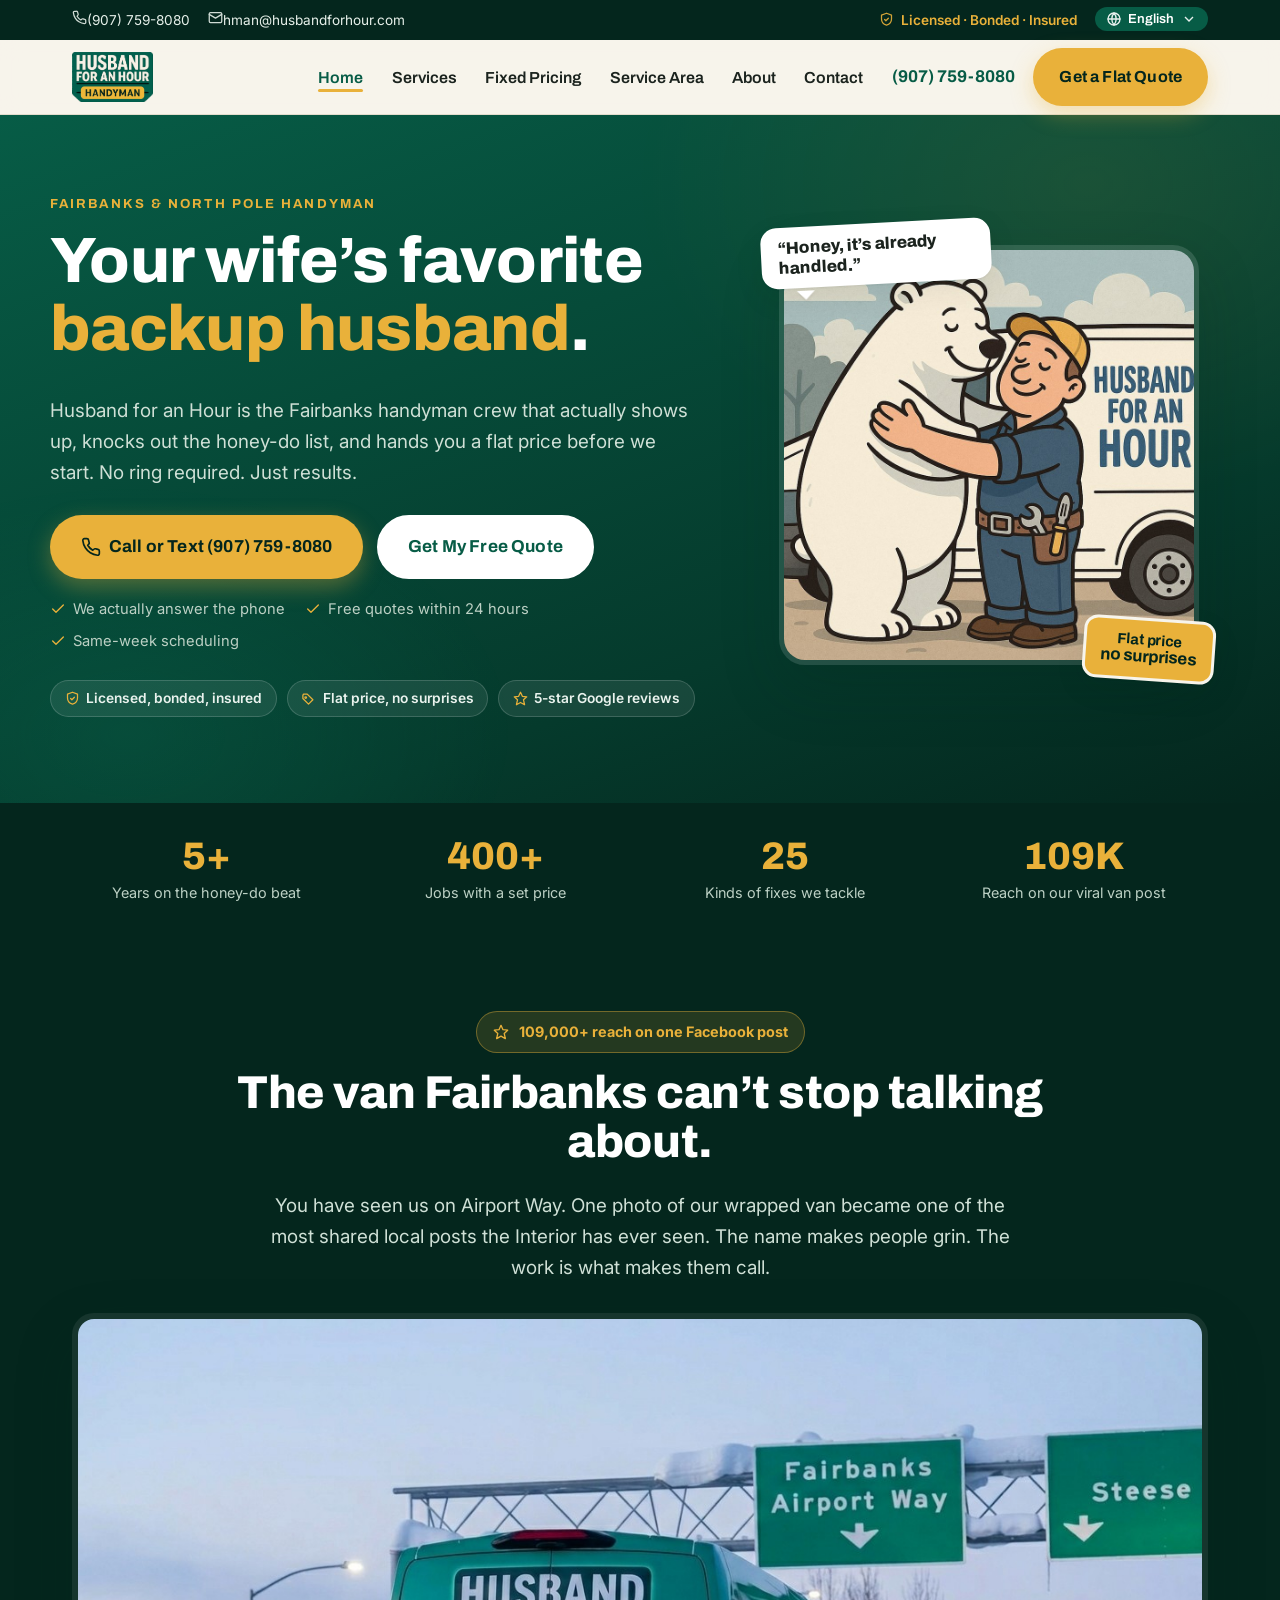
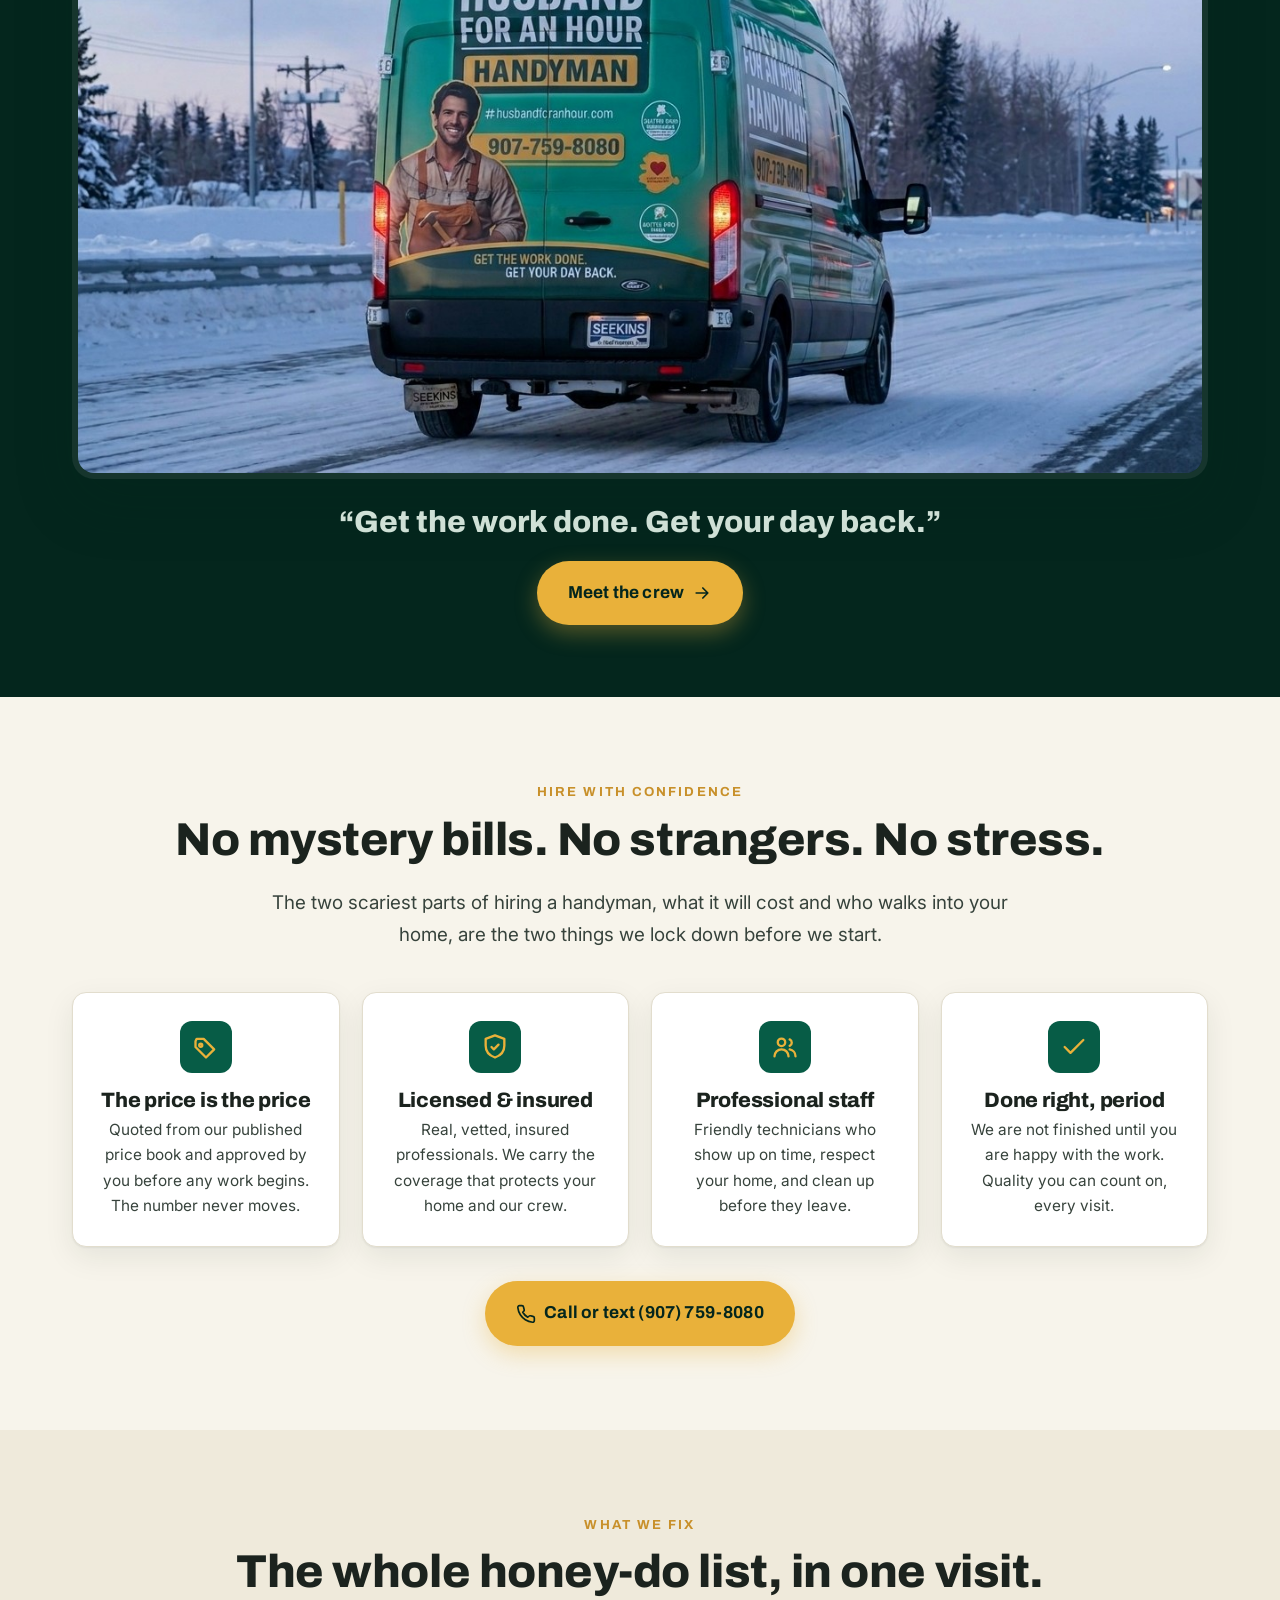
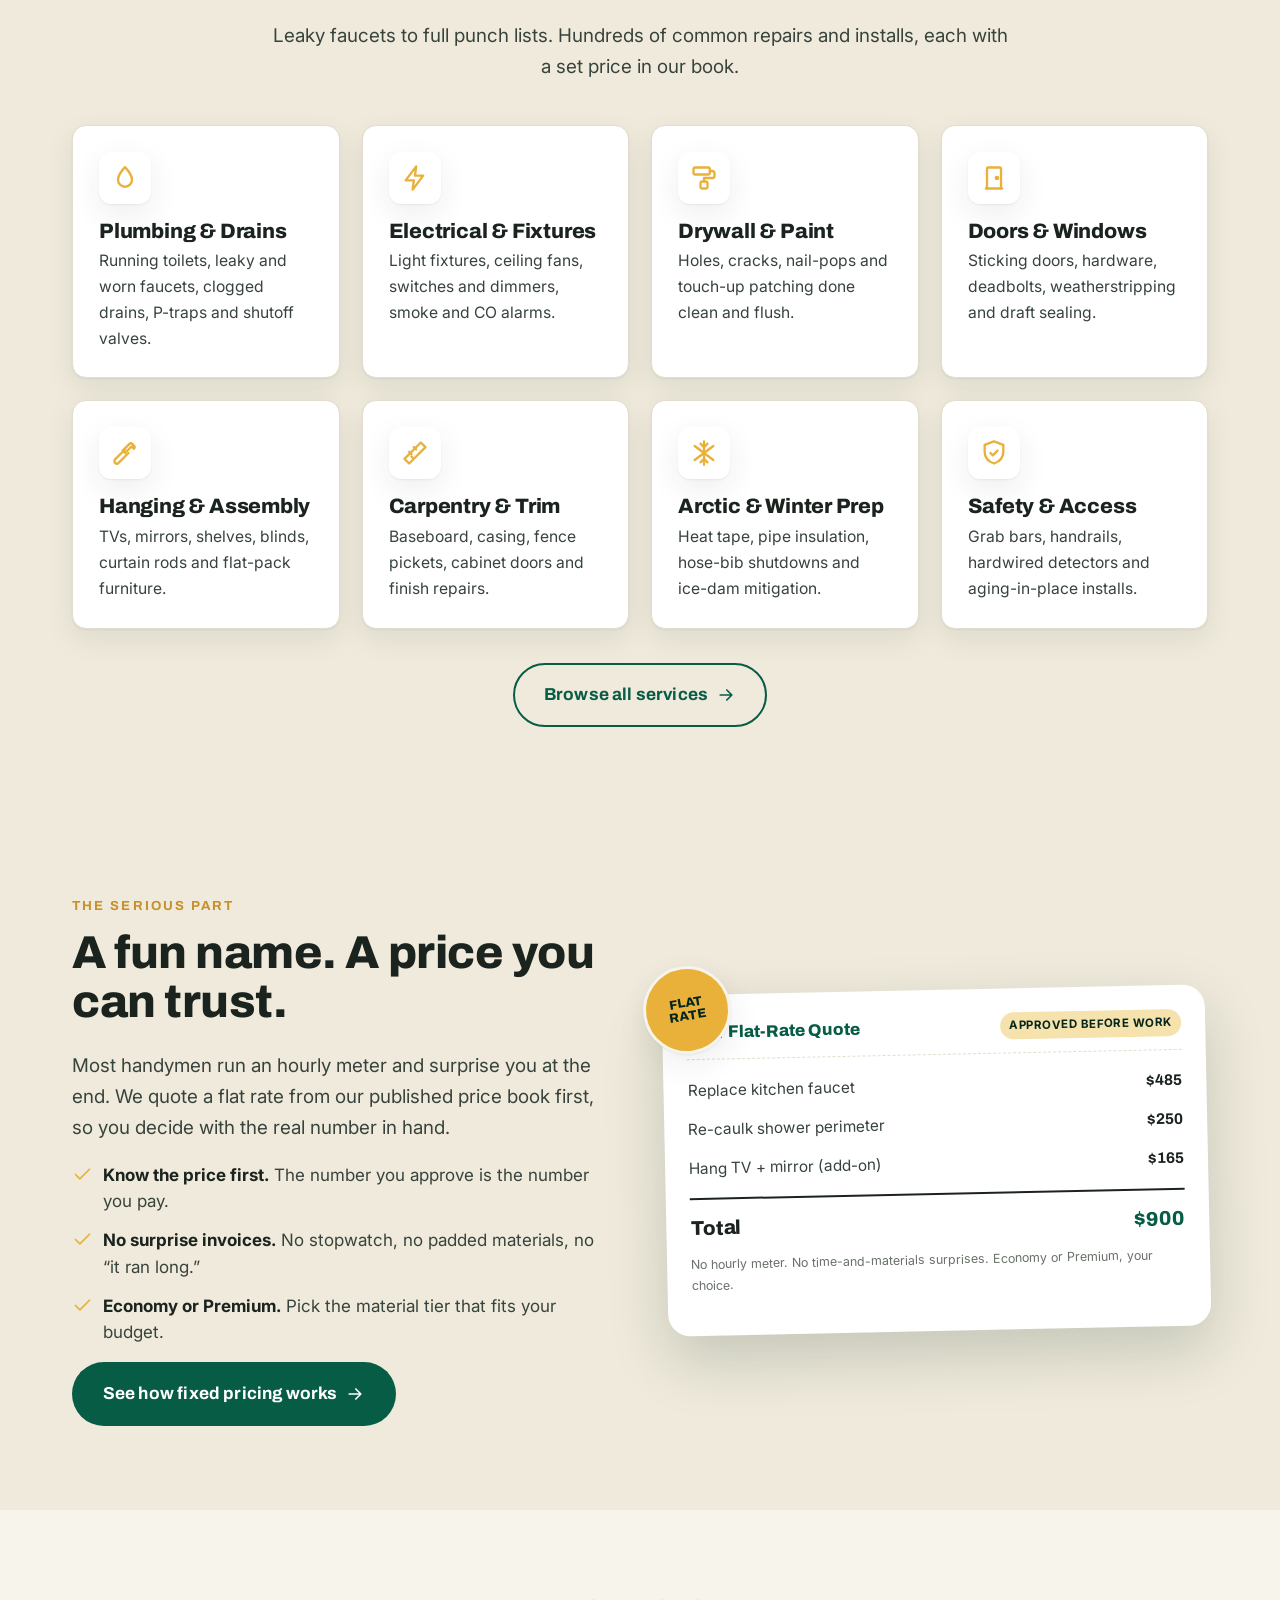
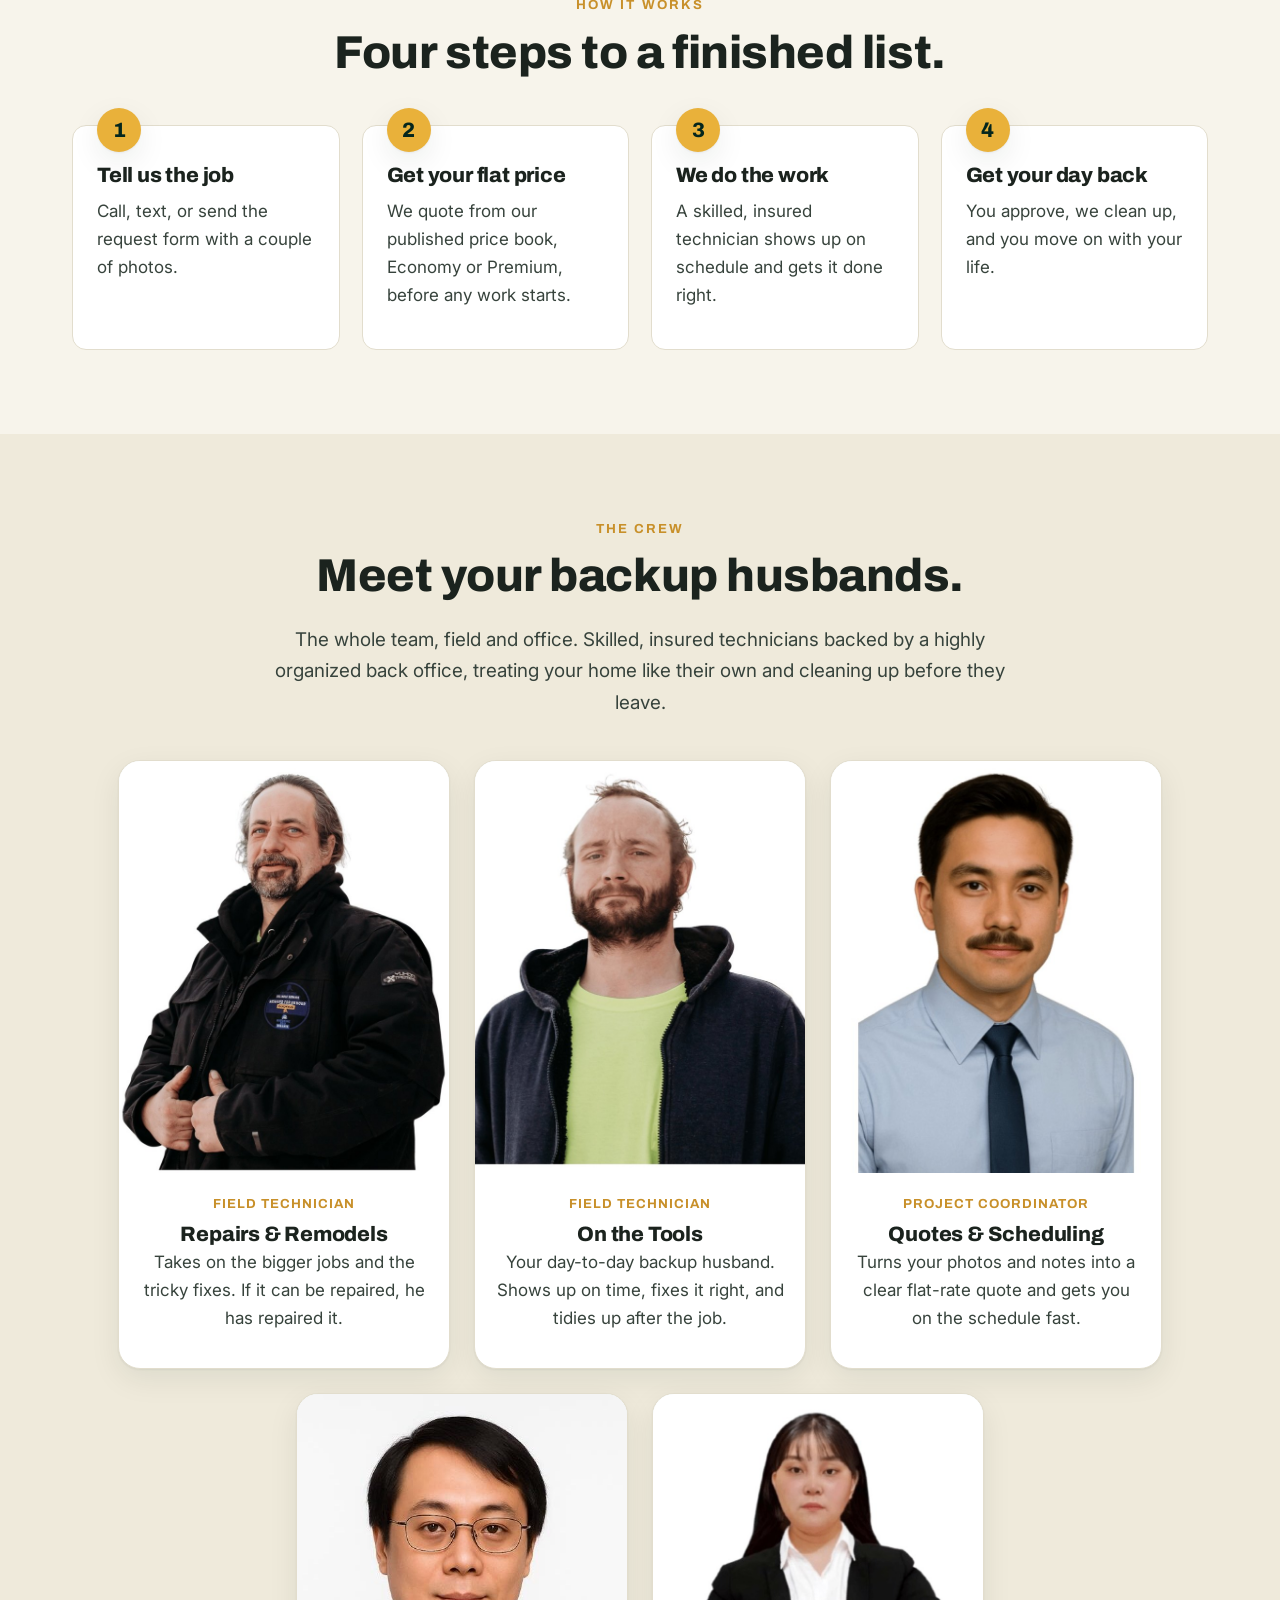
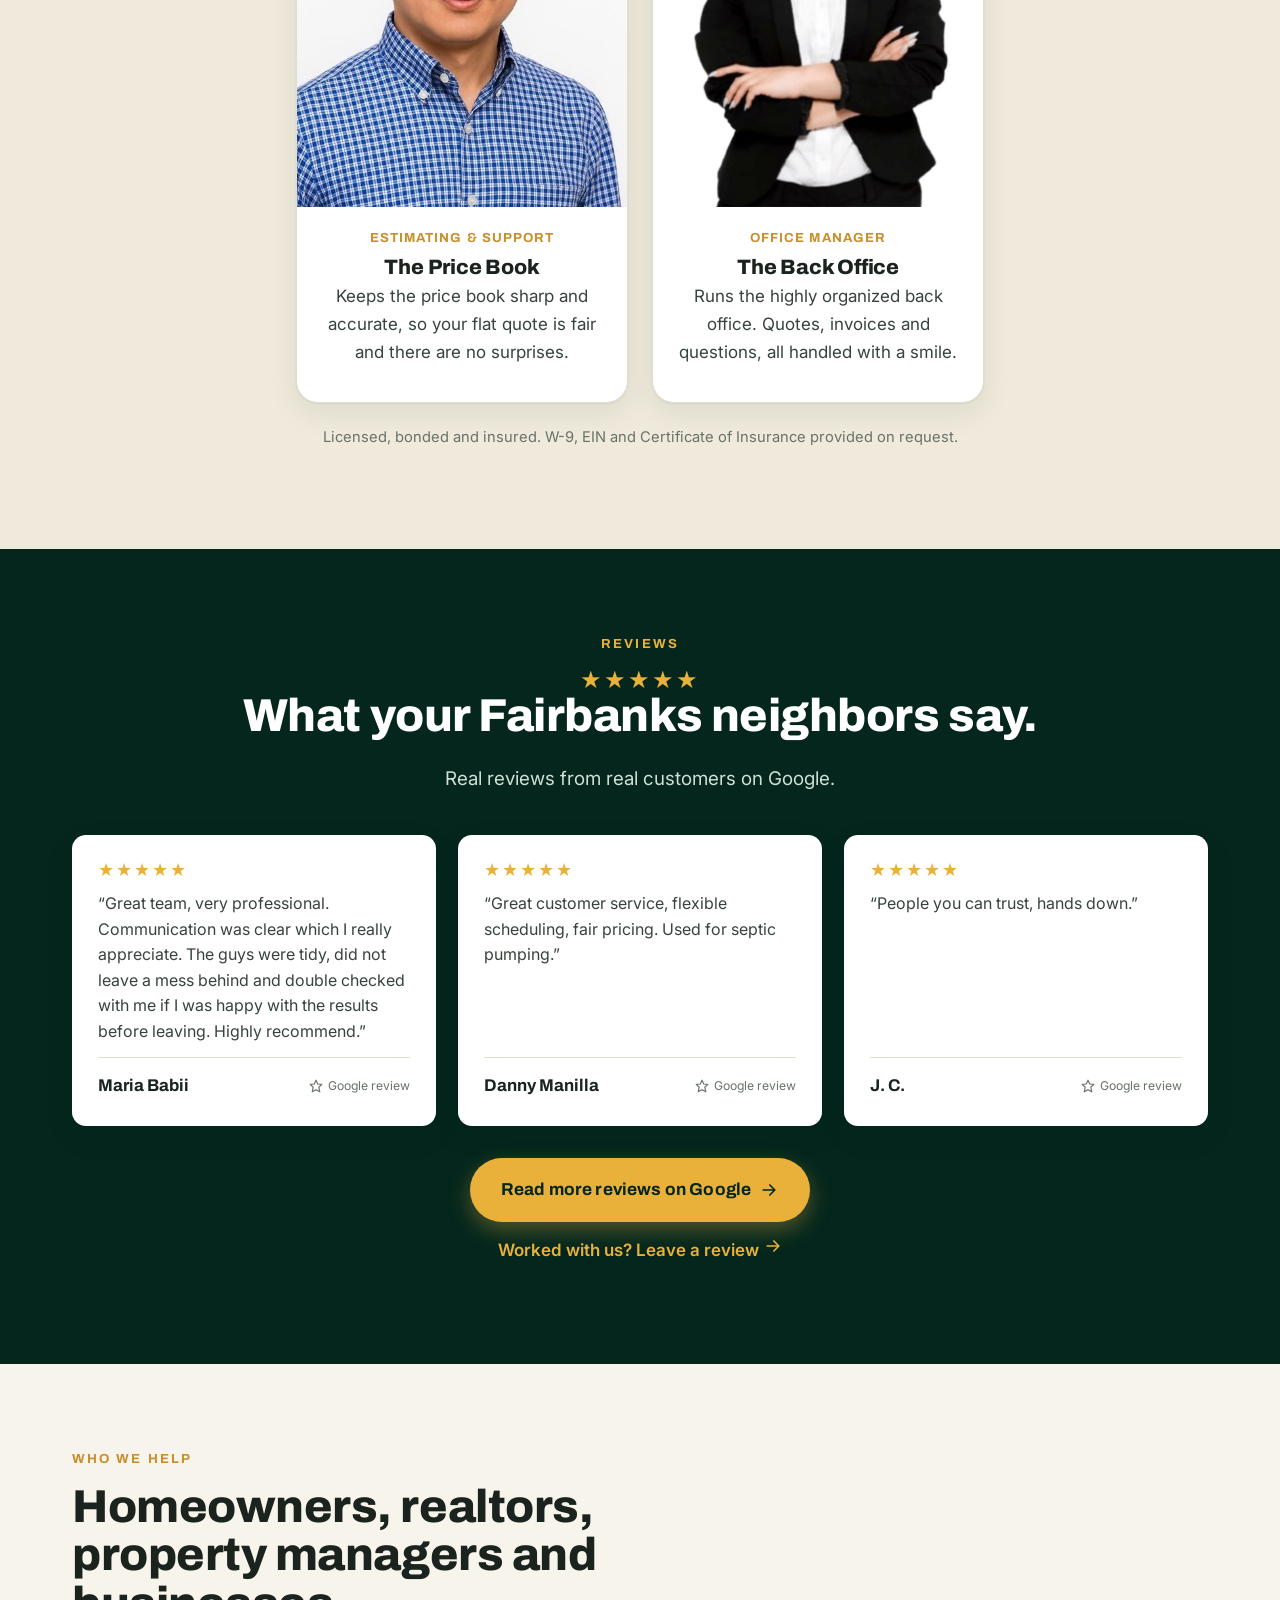
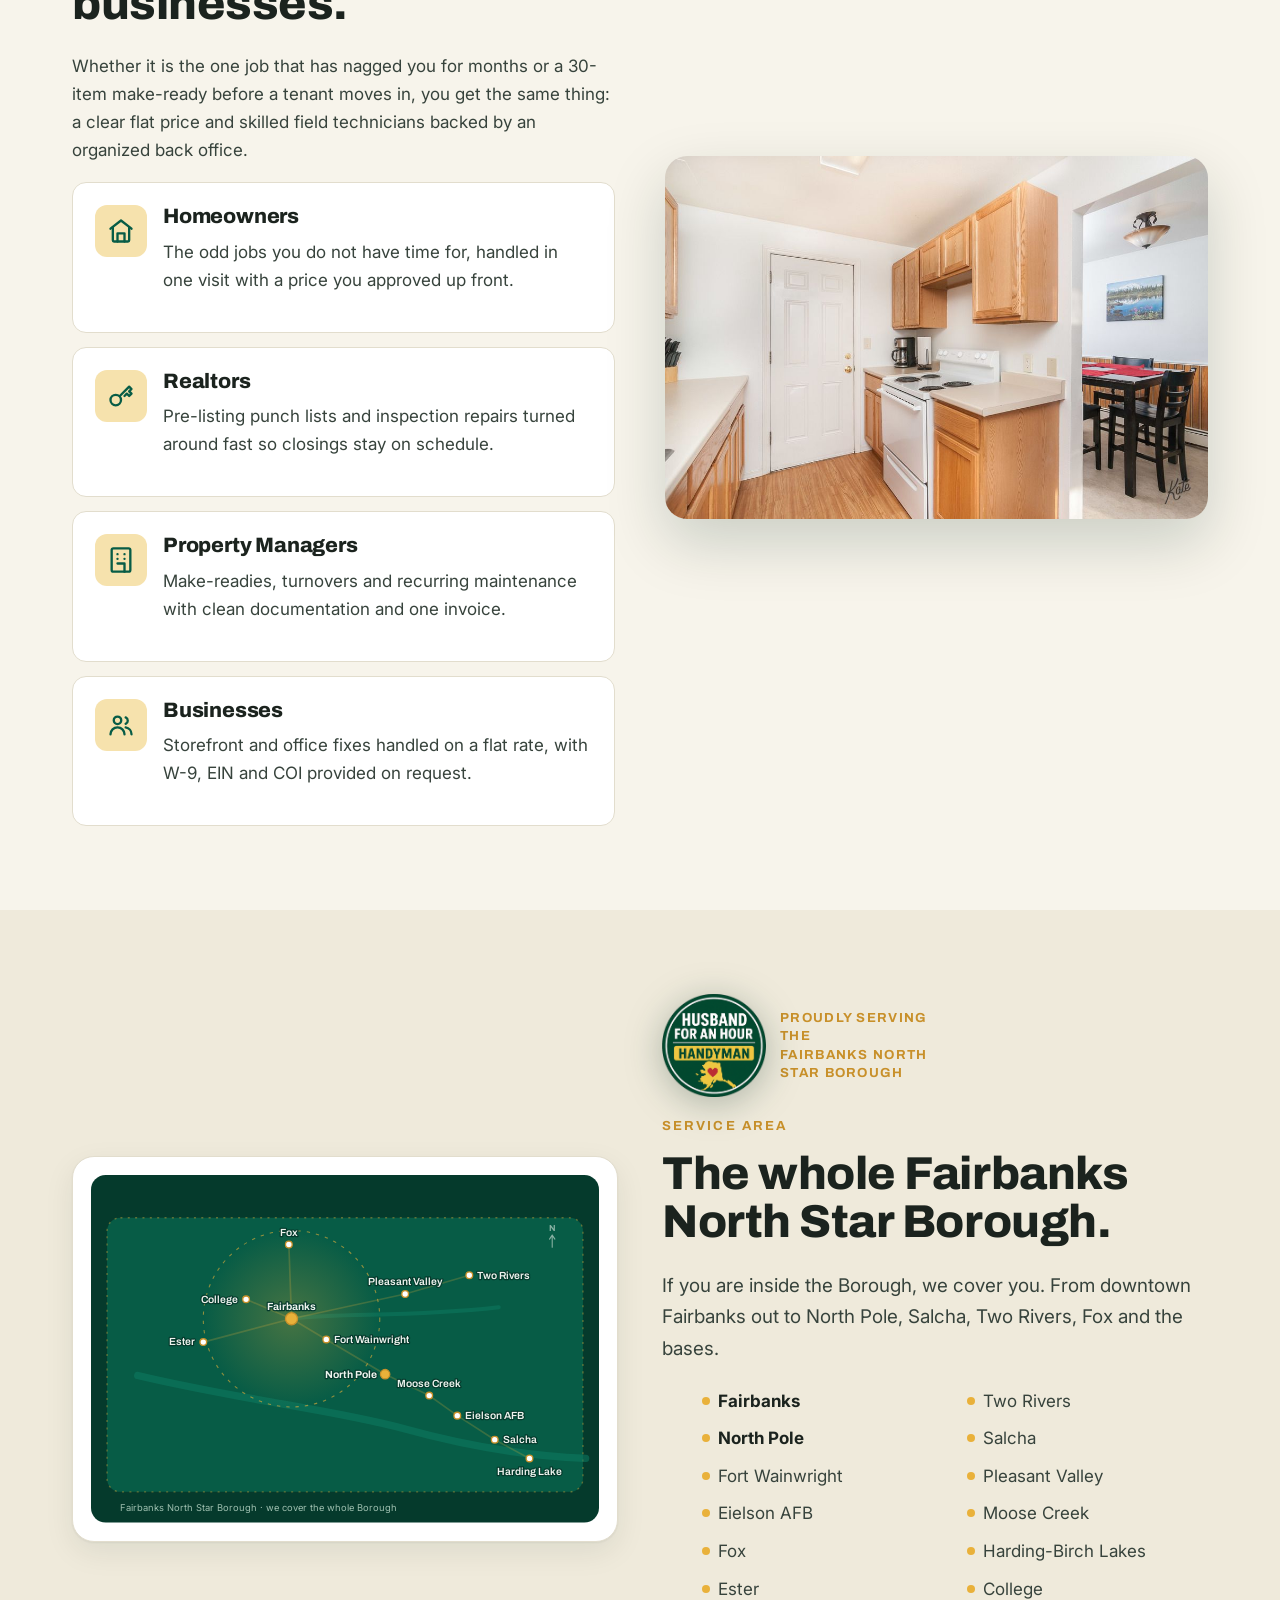
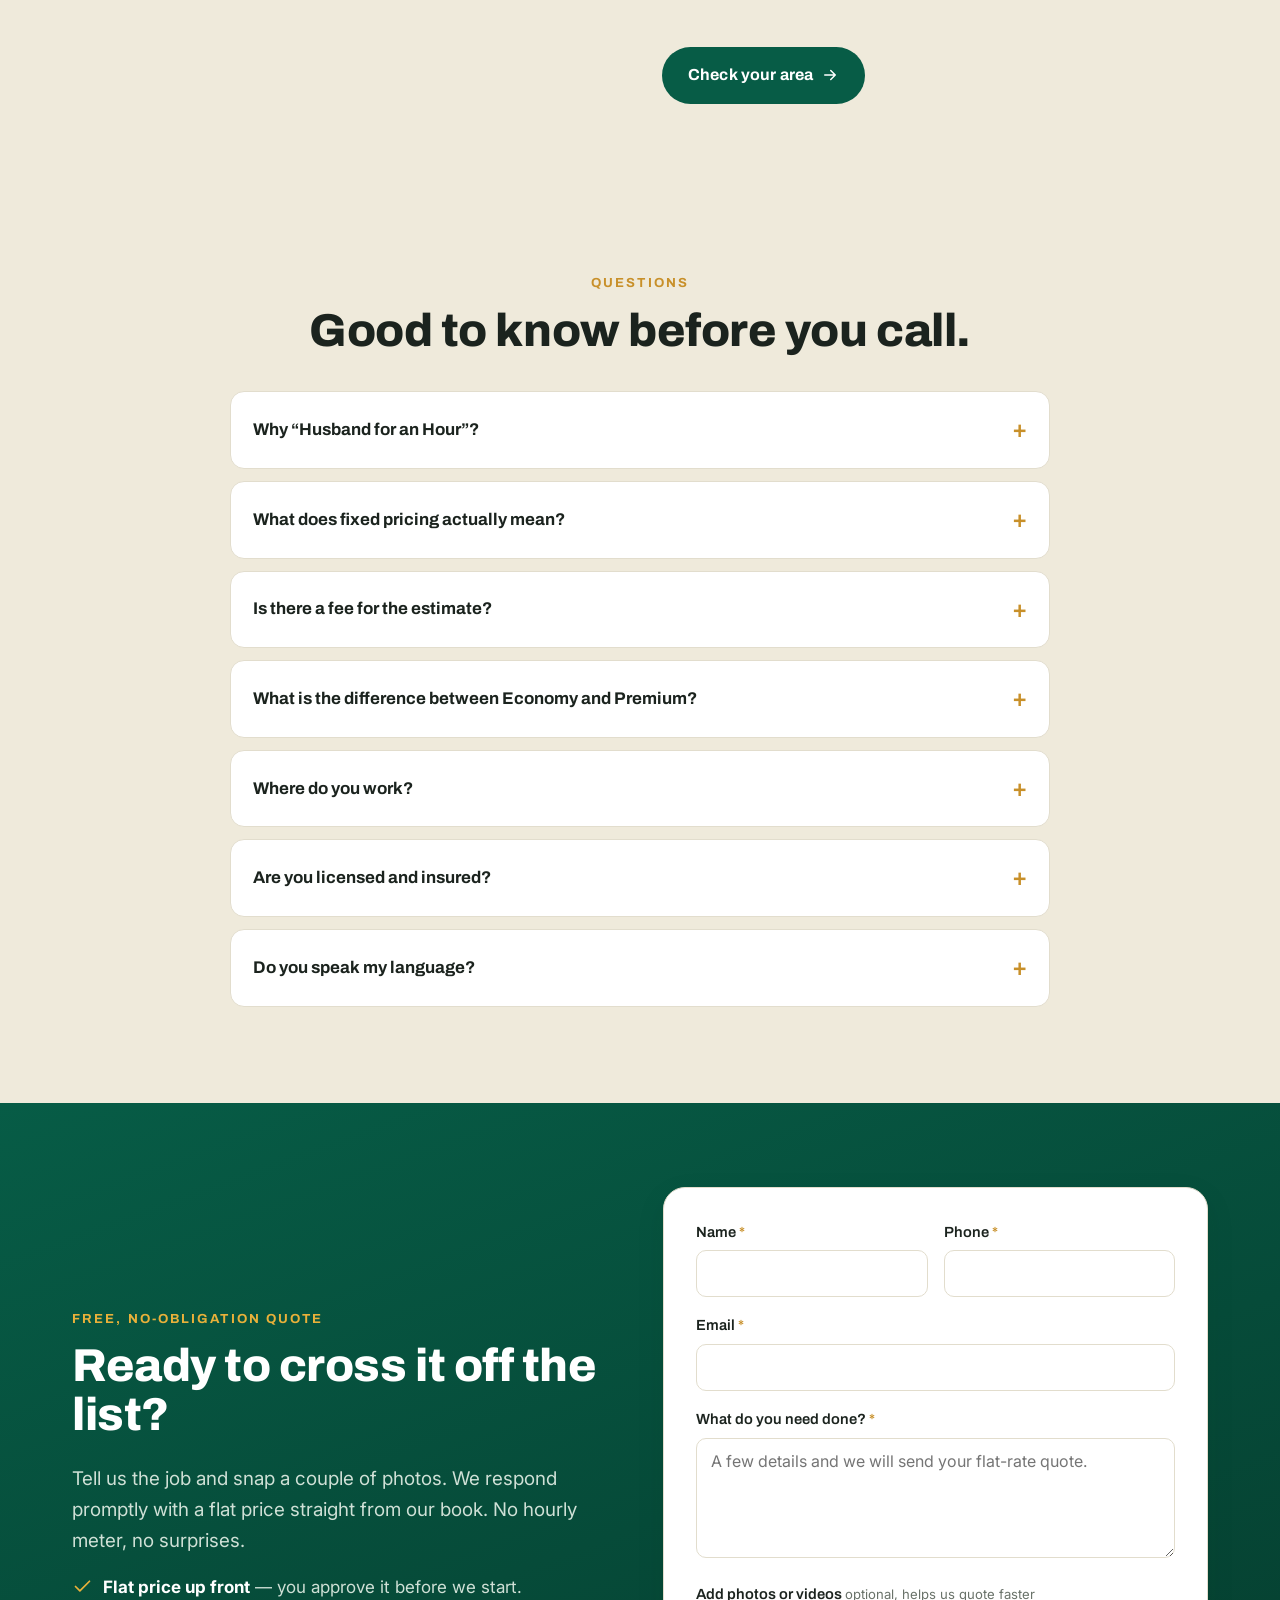
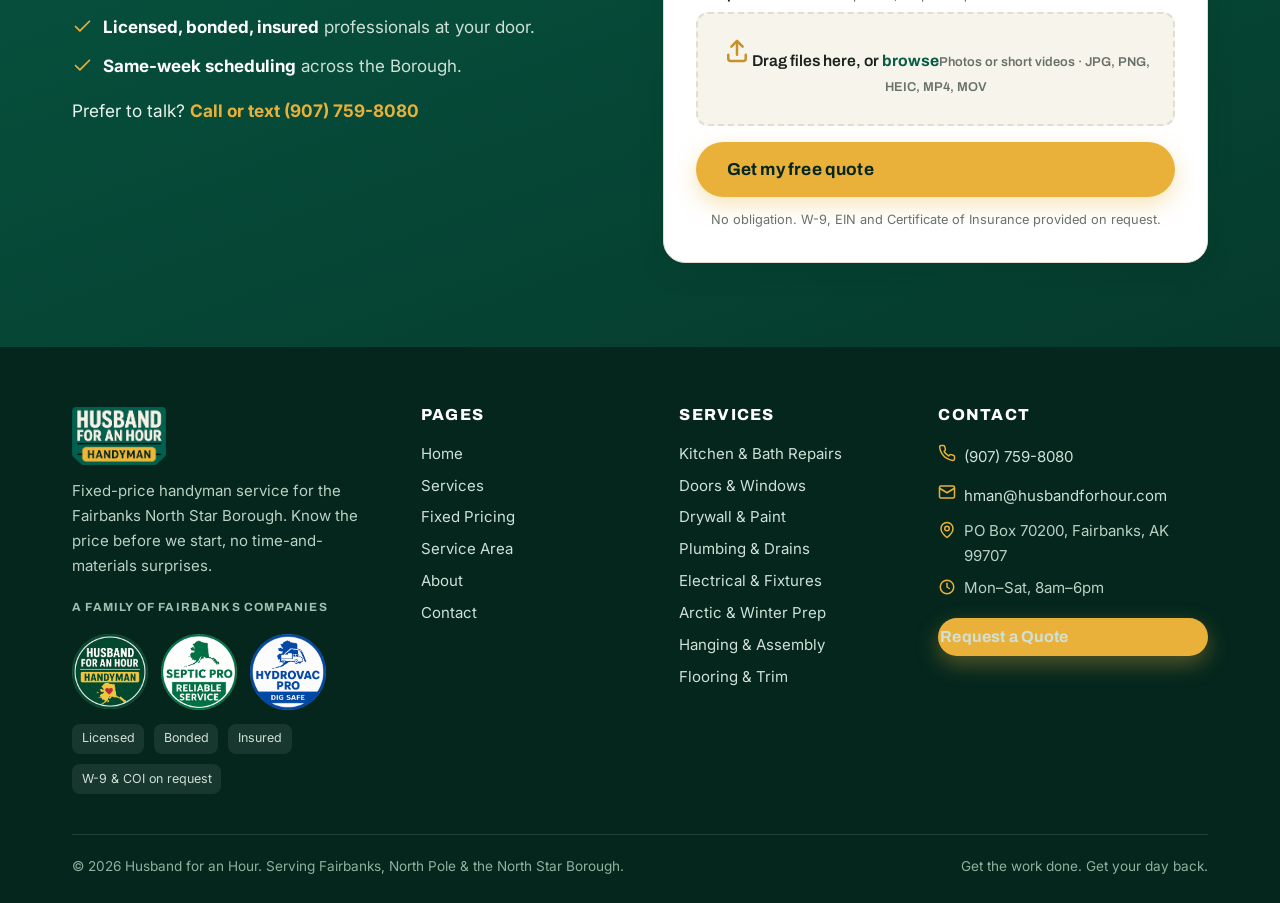
==== index.html @ 80ce7721 "Mobile refinement: fix price-table overflow/clipping and scroll jank (VER 20) - Wrap the pricing tie" ====
<!doctype html><html lang="en"><head>
<!-- Google tag (gtag.js) --><script async src="https://www.googletagmanager.com/gtag/js?id=AW-18004543811"></script><script>window.dataLayer=window.dataLayer||[];function gtag(){dataLayer.push(arguments);}gtag('js',new Date());gtag('config','AW-18004543811');</script><script>function gtag_report_conversion(url){var callback=function(){if(typeof(url)!='undefined'){window.location=url;}};gtag('event','conversion',{'send_to':'AW-18004543811/7Xt_CK-mx8gcEMOSnolD','value':1.0,'currency':'USD','event_callback':callback});return false;}</script>
<meta charset="utf-8"><meta name="viewport" content="width=device-width,initial-scale=1">
<title>Husband for an Hour | Fairbanks Handyman Service, Flat-Rate Pricing</title>
<meta name="description" content="Your wife&#39;s favorite backup husband. Husband for an Hour is a licensed, insured Fairbanks handyman service that knocks out your honey-do list with flat-rate pricing from a published price book. Call (907) 759-8080.">
<meta name="robots" content="index, follow, max-image-preview:large, max-snippet:-1, max-video-preview:-1">
<link rel="canonical" href="https://www.husbandforhour.com/">
<meta name="theme-color" content="#075c46">
<meta name="author" content="Husband for an Hour">
<link rel="preload" as="image" href="assets/img/mascot.jpg" fetchpriority="high">
<meta name="geo.region" content="US-AK"><meta name="geo.placename" content="Fairbanks, Alaska">
<meta name="geo.position" content="64.8378;-147.7164"><meta name="ICBM" content="64.8378, -147.7164">
<meta property="og:type" content="website"><meta property="og:site_name" content="Husband for an Hour">
<meta property="og:title" content="Husband for an Hour | Fairbanks Handyman Service, Flat-Rate Pricing"><meta property="og:description" content="Your wife&#39;s favorite backup husband. Husband for an Hour is a licensed, insured Fairbanks handyman service that knocks out your honey-do list with flat-rate pricing from a published price book. Call (907) 759-8080.">
<meta property="og:url" content="https://www.husbandforhour.com/"><meta property="og:image" content="https://www.husbandforhour.com/assets/img/og-image.jpg">
<meta property="og:image:width" content="1200"><meta property="og:image:height" content="630">
<meta name="twitter:card" content="summary_large_image">
<meta name="twitter:title" content="Husband for an Hour | Fairbanks Handyman Service, Flat-Rate Pricing"><meta name="twitter:description" content="Your wife&#39;s favorite backup husband. Husband for an Hour is a licensed, insured Fairbanks handyman service that knocks out your honey-do list with flat-rate pricing from a published price book. Call (907) 759-8080.">
<meta name="twitter:image" content="https://www.husbandforhour.com/assets/img/og-image.jpg">
<link rel="icon" href="assets/img/favicon.ico" sizes="any">
<link rel="icon" type="image/png" href="assets/img/favicon-32.png" sizes="32x32">
<link rel="apple-touch-icon" href="assets/img/favicon-180.png">
<link rel="preconnect" href="https://fonts.googleapis.com"><link rel="preconnect" href="https://fonts.gstatic.com" crossorigin>
<link href="https://fonts.googleapis.com/css2?family=Archivo:wght@500;600;700;800;900&family=Inter:wght@400;500;600;700&display=swap" rel="stylesheet">
<link rel="stylesheet" href="assets/styles.css?v=20">
<script type="application/ld+json">{"@context": "https://schema.org", "@type": ["HomeAndConstructionBusiness", "HandymanService", "LocalBusiness"], "@id": "https://www.husbandforhour.com/#business", "name": "Husband for an Hour", "description": "Fixed-price handyman service in Fairbanks, Alaska. Flat-rate pricing from a published price book gives homeowners, realtors and property managers certainty on cost before work begins.", "url": "https://www.husbandforhour.com/", "telephone": "+19077598080", "email": "hman@husbandforhour.com", "image": "https://www.husbandforhour.com/assets/img/og-image.jpg", "logo": "https://www.husbandforhour.com/assets/img/logo.png", "priceRange": "$$", "currenciesAccepted": "USD", "paymentAccepted": "Cash, Check, Credit Card", "address": {"@type": "PostalAddress", "postOfficeBoxNumber": "70200", "addressLocality": "Fairbanks", "addressRegion": "AK", "postalCode": "99707", "addressCountry": "US"}, "geo": {"@type": "GeoCoordinates", "latitude": 64.8378, "longitude": -147.7164}, "areaServed": [{"@type": "AdministrativeArea", "name": "Fairbanks North Star Borough"}, {"@type": "City", "name": "Fairbanks"}, {"@type": "City", "name": "North Pole"}, {"@type": "City", "name": "Fox"}, {"@type": "City", "name": "Ester"}, {"@type": "City", "name": "Two Rivers"}, {"@type": "City", "name": "Salcha"}, {"@type": "City", "name": "Eielson AFB"}, {"@type": "City", "name": "Fort Wainwright"}, {"@type": "City", "name": "Pleasant Valley"}, {"@type": "City", "name": "Moose Creek"}], "serviceArea": {"@type": "GeoCircle", "geoMidpoint": {"@type": "GeoCoordinates", "latitude": 64.8378, "longitude": -147.7164}, "geoRadius": 48000}, "openingHoursSpecification": [{"@type": "OpeningHoursSpecification", "dayOfWeek": ["Monday", "Tuesday", "Wednesday", "Thursday", "Friday", "Saturday"], "opens": "08:00", "closes": "18:00"}], "knowsLanguage": ["en", "es", "ru", "ko", "tl", "zh-CN", "vi", "de", "fr", "ja", "ar", "hi"], "slogan": "Get the work done. Get your day back.", "hasOfferCatalog": {"@type": "OfferCatalog", "name": "Flat-Rate Handyman Price Book", "itemListElement": [{"@type": "Offer", "itemOffered": {"@type": "Service", "name": "Kitchen and bath repairs"}}, {"@type": "Offer", "itemOffered": {"@type": "Service", "name": "Plumbing and drain service"}}, {"@type": "Offer", "itemOffered": {"@type": "Service", "name": "Minor electrical and fixtures"}}, {"@type": "Offer", "itemOffered": {"@type": "Service", "name": "Drywall patch and paint"}}, {"@type": "Offer", "itemOffered": {"@type": "Service", "name": "Doors, windows and weatherization"}}, {"@type": "Offer", "itemOffered": {"@type": "Service", "name": "Flooring and trim repair"}}, {"@type": "Offer", "itemOffered": {"@type": "Service", "name": "Hanging and furniture assembly"}}, {"@type": "Offer", "itemOffered": {"@type": "Service", "name": "Arctic and winter weatherization"}}, {"@type": "Offer", "itemOffered": {"@type": "Service", "name": "Safety and accessibility installs"}}, {"@type": "Offer", "itemOffered": {"@type": "Service", "name": "Exterior, gutters and curb appeal"}}, {"@type": "Offer", "itemOffered": {"@type": "Service", "name": "Realtor punch lists"}}, {"@type": "Offer", "itemOffered": {"@type": "Service", "name": "Rental turnovers and property maintenance"}}]}, "sameAs": ["https://www.facebook.com/husbandforhour"]}</script><script type="application/ld+json">{"@context": "https://schema.org", "@type": "WebSite", "@id": "https://www.husbandforhour.com/#website", "name": "Husband for an Hour", "url": "https://www.husbandforhour.com/", "inLanguage": "en-US", "publisher": {"@id": "https://www.husbandforhour.com/#business"}}</script><script type="application/ld+json">{"@context": "https://schema.org", "@type": "WebPage", "@id": "https://www.husbandforhour.com/#webpage", "url": "https://www.husbandforhour.com/", "name": "Husband for an Hour | Fairbanks Handyman, Flat-Rate Pricing", "isPartOf": {"@id": "https://www.husbandforhour.com/#website"}, "about": {"@id": "https://www.husbandforhour.com/#business"}, "inLanguage": "en-US", "speakable": {"@type": "SpeakableSpecification", "cssSelector": ["h1", ".lead", ".q .a"]}}</script><script type="application/ld+json">{"@context": "https://schema.org", "@type": "FAQPage", "mainEntity": [{"@type": "Question", "name": "Why &ldquo;Husband for an Hour&rdquo;?", "acceptedAnswer": {"@type": "Answer", "text": "Because somebody has to fix the honey-do list, and it does not have to be you. The name is a wink. The work is the real deal: licensed, insured technicians who show up and get it done."}}, {"@type": "Question", "name": "What does fixed pricing actually mean?", "acceptedAnswer": {"@type": "Answer", "text": "Every common job has a set flat rate in our price book. We quote that number before we start, so you are never surprised by an hourly meter or an open-ended time-and-materials invoice."}}, {"@type": "Question", "name": "Is there a fee for the estimate?", "acceptedAnswer": {"@type": "Answer", "text": "A standard onsite diagnosis is $200, and it is discounted when you have more than one price-book service done on the same visit. Many quotes can also be given remotely from a few photos at no charge."}}, {"@type": "Question", "name": "What is the difference between Economy and Premium?", "acceptedAnswer": {"@type": "Answer", "text": "Same skilled labor either way. Economy uses solid standard-grade materials; Premium uses higher-end parts and finishes. You choose the tier that fits your budget."}}, {"@type": "Question", "name": "Where do you work?", "acceptedAnswer": {"@type": "Answer", "text": "Across the Fairbanks North Star Borough: Fairbanks, North Pole, Fox, Ester, Two Rivers, Salcha, Eielson AFB, Fort Wainwright and the surrounding communities."}}, {"@type": "Question", "name": "Are you licensed and insured?", "acceptedAnswer": {"@type": "Answer", "text": "Yes. We are licensed, bonded and insured, and we provide a W-9, EIN and Certificate of Insurance on request."}}, {"@type": "Question", "name": "Do you speak my language?", "acceptedAnswer": {"@type": "Answer", "text": "Our site translates into more than 80 languages. Use the globe menu at the top of the page to read everything in the language you are most comfortable with."}}]}</script><script type="application/ld+json">{"@context": "https://schema.org", "@type": "LocalBusiness", "@id": "https://www.husbandforhour.com/#business", "aggregateRating": {"@type": "AggregateRating", "ratingValue": "5", "reviewCount": "3", "bestRating": "5"}, "review": [{"@type": "Review", "author": {"@type": "Person", "name": "Maria Babii"}, "reviewRating": {"@type": "Rating", "ratingValue": "5", "bestRating": "5"}, "reviewBody": "Great team, very professional. Communication was clear which I really appreciate. The guys were tidy, did not leave a mess behind and double checked with me if I was happy with the results before leaving. Highly recommend."}, {"@type": "Review", "author": {"@type": "Person", "name": "Danny Manilla"}, "reviewRating": {"@type": "Rating", "ratingValue": "5", "bestRating": "5"}, "reviewBody": "Great customer service, flexible scheduling, fair pricing."}, {"@type": "Review", "author": {"@type": "Person", "name": "J. C."}, "reviewRating": {"@type": "Rating", "ratingValue": "5", "bestRating": "5"}, "reviewBody": "People you can trust, hands down."}]}</script>
</head><body><div class="util"><div class="wrap">
  <span class="u-item"><a href="tel:+19077598080" onclick="return gtag_report_conversion('tel:+19077598080');"><svg width="20" height="20" viewBox="0 0 24 24" fill="none" stroke="currentColor" stroke-width="2" stroke-linecap="round" stroke-linejoin="round"><path d="M22 16.9v3a2 2 0 0 1-2.2 2 19.8 19.8 0 0 1-8.6-3 19.5 19.5 0 0 1-6-6 19.8 19.8 0 0 1-3-8.6A2 2 0 0 1 4.1 2h3a2 2 0 0 1 2 1.7c.1 1 .4 1.9.7 2.8a2 2 0 0 1-.5 2.1L8.1 9.9a16 16 0 0 0 6 6l1.3-1.2a2 2 0 0 1 2.1-.5c.9.3 1.8.6 2.8.7a2 2 0 0 1 1.7 2z"/></svg>(907) 759-8080</a></span>
  <span class="u-item hide-sm"><a href="mailto:hman@husbandforhour.com"><svg width="20" height="20" viewBox="0 0 24 24" fill="none" stroke="currentColor" stroke-width="2" stroke-linecap="round" stroke-linejoin="round"><rect x="2" y="4" width="20" height="16" rx="2"/><path d="m22 7-10 6L2 7"/></svg>hman@husbandforhour.com</a></span>
  <span class="u-spacer"></span>
  <span class="u-item hide-sm u-badge"><svg width="20" height="20" viewBox="0 0 24 24" fill="none" stroke="currentColor" stroke-width="2" stroke-linecap="round" stroke-linejoin="round"><path d="M12 2 4 5v6c0 5 3.4 8.5 8 10 4.6-1.5 8-5 8-10V5z"/><path d="m9 12 2 2 4-4"/></svg>Licensed &middot; Bonded &middot; Insured</span>
  <span class="u-item notranslate" translate="no"><div class="lang"><button class="lang-btn" aria-label="Choose language"><svg width="20" height="20" viewBox="0 0 24 24" fill="none" stroke="currentColor" stroke-width="2" stroke-linecap="round" stroke-linejoin="round"><circle cx="12" cy="12" r="9"/><path d="M3 12h18M12 3a14 14 0 0 1 0 18 14 14 0 0 1 0-18z"/></svg><span class="lang-label">English</span><svg viewBox="0 0 24 24" width="14" height="14" fill="none" stroke="currentColor" stroke-width="2"><path d="m6 9 6 6 6-6"/></svg></button><div class="lang-panel"><input class="lang-search" type="text" placeholder="Search 80+ languages..." translate="no"><ul class="lang-list"></ul><div class="lang-credit">Translation by Google</div></div></div></span>
</div></div>
<header class="nav"><div class="wrap nav-inner">
  <a class="brand notranslate" href="index.html" translate="no" aria-label="Husband for an Hour home">
    <img src="assets/img/logo.png" alt="Husband for an Hour handyman logo" loading="eager" fetchpriority="high" width="860" height="531" decoding="async"></a>
  <nav><ul class="nav-links"><li><a href="index.html" class="active">Home</a></li><li><a href="services.html" class="">Services</a></li><li><a href="pricing.html" class="">Fixed Pricing</a></li><li><a href="service-area.html" class="">Service Area</a></li><li><a href="about.html" class="">About</a></li><li><a href="contact.html" class="">Contact</a></li></ul></nav>
  <a class="nav-phone" href="tel:+19077598080" onclick="return gtag_report_conversion('tel:+19077598080');">(907) 759-8080</a>
  <div class="nav-cta"><a class="btn btn-gold" href="contact.html">Get a Flat Quote</a></div>
  <button class="hamburger" aria-label="Menu"><svg width="20" height="20" viewBox="0 0 24 24" fill="none" stroke="currentColor" stroke-width="2" stroke-linecap="round" stroke-linejoin="round"><path d="M4 7h16M4 12h16M4 17h16"/></svg></button>
</div></header>
<section class="hero"><div class="wrap hero-grid">
  <div class="reveal">
    <p class="eyebrow" style="color:var(--gold)">Fairbanks &amp; North Pole Handyman</p>
    <h1>Your wife&rsquo;s favorite <span class="hl">backup husband</span>.</h1>
    <p class="lead">Husband for an Hour is the Fairbanks handyman crew that actually shows up, knocks out the honey-do list, and hands you a flat price before we start. No ring required. Just results.</p>
    <div class="hero-cta">
      <a class="btn btn-gold btn-lg" href="tel:+19077598080" onclick="return gtag_report_conversion('tel:+19077598080');"><svg width="20" height="20" viewBox="0 0 24 24" fill="none" stroke="currentColor" stroke-width="2" stroke-linecap="round" stroke-linejoin="round"><path d="M22 16.9v3a2 2 0 0 1-2.2 2 19.8 19.8 0 0 1-8.6-3 19.5 19.5 0 0 1-6-6 19.8 19.8 0 0 1-3-8.6A2 2 0 0 1 4.1 2h3a2 2 0 0 1 2 1.7c.1 1 .4 1.9.7 2.8a2 2 0 0 1-.5 2.1L8.1 9.9a16 16 0 0 0 6 6l1.3-1.2a2 2 0 0 1 2.1-.5c.9.3 1.8.6 2.8.7a2 2 0 0 1 1.7 2z"/></svg>Call or Text (907) 759-8080</a>
      <a class="btn btn-light btn-lg" href="contact.html">Get My Free Quote</a>
    </div>
    <div class="hero-trust">
      <span><svg width="20" height="20" viewBox="0 0 24 24" fill="none" stroke="currentColor" stroke-width="2" stroke-linecap="round" stroke-linejoin="round"><path d="M20 6 9 17l-5-5"/></svg>We actually answer the phone</span>
      <span><svg width="20" height="20" viewBox="0 0 24 24" fill="none" stroke="currentColor" stroke-width="2" stroke-linecap="round" stroke-linejoin="round"><path d="M20 6 9 17l-5-5"/></svg>Free quotes within 24 hours</span>
      <span><svg width="20" height="20" viewBox="0 0 24 24" fill="none" stroke="currentColor" stroke-width="2" stroke-linecap="round" stroke-linejoin="round"><path d="M20 6 9 17l-5-5"/></svg>Same-week scheduling</span>
    </div>
    <div class="hero-chips">
      <span class="chip"><svg width="20" height="20" viewBox="0 0 24 24" fill="none" stroke="currentColor" stroke-width="2" stroke-linecap="round" stroke-linejoin="round"><path d="M12 2 4 5v6c0 5 3.4 8.5 8 10 4.6-1.5 8-5 8-10V5z"/><path d="m9 12 2 2 4-4"/></svg>Licensed, bonded, insured</span>
      <span class="chip"><svg width="20" height="20" viewBox="0 0 24 24" fill="none" stroke="currentColor" stroke-width="2" stroke-linecap="round" stroke-linejoin="round"><path d="M3 7v5l9 9 7-7-9-9H4z" /><circle cx="7.5" cy="10.5" r="1.3"/></svg>Flat price, no surprises</span>
      <span class="chip"><svg width="20" height="20" viewBox="0 0 24 24" fill="none" stroke="currentColor" stroke-width="2" stroke-linecap="round" stroke-linejoin="round"><path d="m12 2 3 6.5 7 .8-5.2 4.8L18.5 22 12 18.3 5.5 22l1.7-7.9L2 9.3l7-.8z"/></svg>5-star Google reviews</span>
    </div>
  </div>
  <div class="hero-visual reveal">
    <div class="hero-figure">
      <img src="assets/img/mascot.jpg" alt="Husband for an Hour mascot, a polar bear hugging a friendly Fairbanks handyman by the van" loading="eager" fetchpriority="high" width="900" height="900" decoding="async">
      <div class="speech">&ldquo;Honey, it&rsquo;s already handled.&rdquo;</div>
      <div class="price-tag">Flat price<b>no surprises</b></div>
    </div>
  </div>
</div></section>

<section class="stats"><div class="wrap">
  <div class="stat reveal"><div class="num" data-count="5" data-suffix="+">0</div><div class="lbl">Years on the honey-do beat</div></div>
  <div class="stat reveal"><div class="num" data-count="400" data-suffix="+">0</div><div class="lbl">Jobs with a set price</div></div>
  <div class="stat reveal"><div class="num" data-count="25">0</div><div class="lbl">Kinds of fixes we tackle</div></div>
  <div class="stat reveal"><div class="num" data-count="109" data-suffix="K">0</div><div class="lbl">Reach on our viral van post</div></div>
</div></section>

<section class="vanband"><div class="wrap">
  <div class="vanband-head reveal">
    <span class="fbstat"><svg width="20" height="20" viewBox="0 0 24 24" fill="none" stroke="currentColor" stroke-width="2" stroke-linecap="round" stroke-linejoin="round"><path d="m12 2 3 6.5 7 .8-5.2 4.8L18.5 22 12 18.3 5.5 22l1.7-7.9L2 9.3l7-.8z"/></svg>109,000+ reach on one Facebook post</span>
    <h2>The van Fairbanks can&rsquo;t stop talking about.</h2>
    <p class="lead" style="margin-left:auto;margin-right:auto">You have seen us on Airport Way. One photo of our wrapped van became one of the most shared local posts the Interior has ever seen. The name makes people grin. The work is what makes them call.</p>
  </div>
  <div class="vanband-photo reveal"><img src="assets/img/van-fairbanks.jpg" alt="Husband for an Hour wrapped service van on Airport Way in Fairbanks, Alaska, near the Fairbanks Airport Way and Steese Highway signs" width="1264" height="848" decoding="async" loading="lazy"></div>
  <div class="vanband-foot reveal">
    <p class="tagline-lg">&ldquo;Get the work done. Get your day back.&rdquo;</p>
    <a class="btn btn-gold btn-lg" href="#team">Meet the crew <svg width="20" height="20" viewBox="0 0 24 24" fill="none" stroke="currentColor" stroke-width="2" stroke-linecap="round" stroke-linejoin="round"><path d="M5 12h14M13 6l6 6-6 6"/></svg></a>
  </div>
</div></section>

<section class="sec"><div class="wrap">
  <div class="center reveal"><p class="eyebrow">Hire with confidence</p>
    <h2>No mystery bills. No strangers. No stress.</h2>
    <p class="lead center">The two scariest parts of hiring a handyman, what it will cost and who walks into your home, are the two things we lock down before we start.</p></div>
  <div class="grid g-4" style="margin-top:42px">
    <div class="promise-card reveal"><div class="icon"><svg width="20" height="20" viewBox="0 0 24 24" fill="none" stroke="currentColor" stroke-width="2" stroke-linecap="round" stroke-linejoin="round"><path d="M3 7v5l9 9 7-7-9-9H4z" /><circle cx="7.5" cy="10.5" r="1.3"/></svg></div><h3>The price is the price</h3><p>Quoted from our published price book and approved by you before any work begins. The number never moves.</p></div>
    <div class="promise-card reveal"><div class="icon"><svg width="20" height="20" viewBox="0 0 24 24" fill="none" stroke="currentColor" stroke-width="2" stroke-linecap="round" stroke-linejoin="round"><path d="M12 2 4 5v6c0 5 3.4 8.5 8 10 4.6-1.5 8-5 8-10V5z"/><path d="m9 12 2 2 4-4"/></svg></div><h3>Licensed &amp; insured</h3><p>Real, vetted, insured professionals. We carry the coverage that protects your home and our crew.</p></div>
    <div class="promise-card reveal"><div class="icon"><svg width="20" height="20" viewBox="0 0 24 24" fill="none" stroke="currentColor" stroke-width="2" stroke-linecap="round" stroke-linejoin="round"><circle cx="9" cy="8" r="3.2"/><path d="M3 20a6 6 0 0 1 12 0"/><path d="M16 5.5a3 3 0 0 1 0 5.5M21 20a6 6 0 0 0-5-5.9"/></svg></div><h3>Professional staff</h3><p>Friendly technicians who show up on time, respect your home, and clean up before they leave.</p></div>
    <div class="promise-card reveal"><div class="icon"><svg width="20" height="20" viewBox="0 0 24 24" fill="none" stroke="currentColor" stroke-width="2" stroke-linecap="round" stroke-linejoin="round"><path d="M20 6 9 17l-5-5"/></svg></div><h3>Done right, period</h3><p>We are not finished until you are happy with the work. Quality you can count on, every visit.</p></div>
  </div>
  <div class="center" style="margin-top:34px"><a class="btn btn-gold btn-lg" href="tel:+19077598080" onclick="return gtag_report_conversion('tel:+19077598080');"><svg width="20" height="20" viewBox="0 0 24 24" fill="none" stroke="currentColor" stroke-width="2" stroke-linecap="round" stroke-linejoin="round"><path d="M22 16.9v3a2 2 0 0 1-2.2 2 19.8 19.8 0 0 1-8.6-3 19.5 19.5 0 0 1-6-6 19.8 19.8 0 0 1-3-8.6A2 2 0 0 1 4.1 2h3a2 2 0 0 1 2 1.7c.1 1 .4 1.9.7 2.8a2 2 0 0 1-.5 2.1L8.1 9.9a16 16 0 0 0 6 6l1.3-1.2a2 2 0 0 1 2.1-.5c.9.3 1.8.6 2.8.7a2 2 0 0 1 1.7 2z"/></svg>Call or text (907) 759-8080</a></div>
</div></section>

<section class="sec value"><div class="wrap">
  <div class="center reveal" id="services-top"><p class="eyebrow">What we fix</p><h2>The whole honey-do list, in one visit.</h2>
  <p class="lead center">Leaky faucets to full punch lists. Hundreds of common repairs and installs, each with a set price in our book.</p></div>
  <div class="grid g-4" style="margin-top:42px"><div class="card reveal"><div class="icon"><svg width="20" height="20" viewBox="0 0 24 24" fill="none" stroke="currentColor" stroke-width="2" stroke-linecap="round" stroke-linejoin="round"><path d="M12 2.7C12 2.7 6 9 6 13.5a6 6 0 0 0 12 0C18 9 12 2.7 12 2.7z"/></svg></div><h3>Plumbing &amp; Drains</h3><p>Running toilets, leaky and worn faucets, clogged drains, P-traps and shutoff valves.</p></div><div class="card reveal"><div class="icon"><svg width="20" height="20" viewBox="0 0 24 24" fill="none" stroke="currentColor" stroke-width="2" stroke-linecap="round" stroke-linejoin="round"><path d="M13 2 4 14h7l-1 8 9-12h-7z"/></svg></div><h3>Electrical &amp; Fixtures</h3><p>Light fixtures, ceiling fans, switches and dimmers, smoke and CO alarms.</p></div><div class="card reveal"><div class="icon"><svg width="20" height="20" viewBox="0 0 24 24" fill="none" stroke="currentColor" stroke-width="2" stroke-linecap="round" stroke-linejoin="round"><rect x="3" y="3" width="14" height="6" rx="1.5"/><path d="M17 6h2a2 2 0 0 1 2 2v2a2 2 0 0 1-2 2h-7v3"/><rect x="9" y="15" width="6" height="6" rx="1.5"/></svg></div><h3>Drywall &amp; Paint</h3><p>Holes, cracks, nail-pops and touch-up patching done clean and flush.</p></div><div class="card reveal"><div class="icon"><svg width="20" height="20" viewBox="0 0 24 24" fill="none" stroke="currentColor" stroke-width="2" stroke-linecap="round" stroke-linejoin="round"><path d="M5 21h14"/><path d="M6 21V4a1 1 0 0 1 1-1h10a1 1 0 0 1 1 1v17"/><circle cx="14.5" cy="12" r="1"/></svg></div><h3>Doors &amp; Windows</h3><p>Sticking doors, hardware, deadbolts, weatherstripping and draft sealing.</p></div><div class="card reveal"><div class="icon"><svg width="20" height="20" viewBox="0 0 24 24" fill="none" stroke="currentColor" stroke-width="2" stroke-linecap="round" stroke-linejoin="round"><path d="m15 12-8.5 8.5a2.1 2.1 0 0 1-3-3L12 9"/><path d="M17.6 6.4 12 12l-2-2 5.6-5.6a2 2 0 0 1 2.8 0l1.2 1.2a2 2 0 0 1 0 2.8z"/></svg></div><h3>Hanging &amp; Assembly</h3><p>TVs, mirrors, shelves, blinds, curtain rods and flat-pack furniture.</p></div><div class="card reveal"><div class="icon"><svg width="20" height="20" viewBox="0 0 24 24" fill="none" stroke="currentColor" stroke-width="2" stroke-linecap="round" stroke-linejoin="round"><path d="M3 17 17 3l4 4L7 21z"/><path d="M7 11l2 2M11 7l2 2M9 15l1 1"/></svg></div><h3>Carpentry &amp; Trim</h3><p>Baseboard, casing, fence pickets, cabinet doors and finish repairs.</p></div><div class="card reveal"><div class="icon"><svg width="20" height="20" viewBox="0 0 24 24" fill="none" stroke="currentColor" stroke-width="2" stroke-linecap="round" stroke-linejoin="round"><path d="M12 2v20M4 6l16 12M20 6 4 18"/><path d="m9 4 3 3 3-3M9 20l3-3 3 3"/></svg></div><h3>Arctic &amp; Winter Prep</h3><p>Heat tape, pipe insulation, hose-bib shutdowns and ice-dam mitigation.</p></div><div class="card reveal"><div class="icon"><svg width="20" height="20" viewBox="0 0 24 24" fill="none" stroke="currentColor" stroke-width="2" stroke-linecap="round" stroke-linejoin="round"><path d="M12 2 4 5v6c0 5 3.4 8.5 8 10 4.6-1.5 8-5 8-10V5z"/><path d="m9 12 2 2 4-4"/></svg></div><h3>Safety &amp; Access</h3><p>Grab bars, handrails, hardwired detectors and aging-in-place installs.</p></div></div>
  <div class="center" style="margin-top:34px"><a class="btn btn-ghost btn-lg" href="services.html">Browse all services <svg width="20" height="20" viewBox="0 0 24 24" fill="none" stroke="currentColor" stroke-width="2" stroke-linecap="round" stroke-linejoin="round"><path d="M5 12h14M13 6l6 6-6 6"/></svg></a></div>
</div></section>

<section class="sec value"><div class="wrap">
  <div class="split">
    <div class="reveal"><p class="eyebrow">The serious part</p><h2>A fun name. A price you can trust.</h2>
    <p class="lead">Most handymen run an hourly meter and surprise you at the end. We quote a flat rate from our published price book first, so you decide with the real number in hand.</p>
    <ul class="checks">
      <li><svg width="20" height="20" viewBox="0 0 24 24" fill="none" stroke="currentColor" stroke-width="2" stroke-linecap="round" stroke-linejoin="round"><path d="M20 6 9 17l-5-5"/></svg><span><b>Know the price first.</b> The number you approve is the number you pay.</span></li>
      <li><svg width="20" height="20" viewBox="0 0 24 24" fill="none" stroke="currentColor" stroke-width="2" stroke-linecap="round" stroke-linejoin="round"><path d="M20 6 9 17l-5-5"/></svg><span><b>No surprise invoices.</b> No stopwatch, no padded materials, no &ldquo;it ran long.&rdquo;</span></li>
      <li><svg width="20" height="20" viewBox="0 0 24 24" fill="none" stroke="currentColor" stroke-width="2" stroke-linecap="round" stroke-linejoin="round"><path d="M20 6 9 17l-5-5"/></svg><span><b>Economy or Premium.</b> Pick the material tier that fits your budget.</span></li>
    </ul>
    <a class="btn btn-green btn-lg" style="margin-top:16px" href="pricing.html">See how fixed pricing works <svg width="20" height="20" viewBox="0 0 24 24" fill="none" stroke="currentColor" stroke-width="2" stroke-linecap="round" stroke-linejoin="round"><path d="M5 12h14M13 6l6 6-6 6"/></svg></a></div>
    <div class="quote-wrap reveal" style="margin:0 auto">
      <div class="quote-card">
        <div class="qc-top"><span class="qc-tag">Your Flat-Rate Quote</span><span class="qc-badge">Approved before work</span></div>
        <div class="qc-row"><span>Replace kitchen faucet</span><span class="price">$485</span></div>
        <div class="qc-row"><span>Re-caulk shower perimeter</span><span class="price">$250</span></div>
        <div class="qc-row"><span>Hang TV + mirror (add-on)</span><span class="price">$165</span></div>
        <div class="qc-total"><span>Total</span><span class="price">$900</span></div>
        <p class="qc-note">No hourly meter. No time-and-materials surprises. Economy or Premium, your choice.</p>
      </div>
      <div class="qc-stamp">FLAT<br>RATE</div>
    </div>
  </div>
</div></section>

<section class="sec"><div class="wrap">
  <div class="center reveal"><p class="eyebrow">How it works</p><h2>Four steps to a finished list.</h2></div>
  <div class="steps" style="margin-top:48px"><div class="step reveal"><h3>Tell us the job</h3><p>Call, text, or send the request form with a couple of photos.</p></div><div class="step reveal"><h3>Get your flat price</h3><p>We quote from our published price book, Economy or Premium, before any work starts.</p></div><div class="step reveal"><h3>We do the work</h3><p>A skilled, insured technician shows up on schedule and gets it done right.</p></div><div class="step reveal"><h3>Get your day back</h3><p>You approve, we clean up, and you move on with your life.</p></div></div>
</div></section>

<section class="sec value" id="team"><div class="wrap">
  <div class="center reveal"><p class="eyebrow">The crew</p><h2>Meet your backup husbands.</h2>
  <p class="lead center">The whole team, field and office. Skilled, insured technicians backed by a highly organized back office, treating your home like their own and cleaning up before they leave.</p></div>
  <div class="team-grid" style="margin-top:42px">
    <div class="team-card reveal"><div class="team-photo"><img src="assets/img/team-1.jpg" alt="Husband for an Hour field technician in Fairbanks" loading="lazy" width="720" height="878" decoding="async"></div>
      <div class="team-body"><div class="role">Field Technician</div><h3>Repairs &amp; Remodels</h3><p>Takes on the bigger jobs and the tricky fixes. If it can be repaired, he has repaired it.</p></div></div>
    <div class="team-card reveal"><div class="team-photo"><img src="assets/img/team-2.jpg" alt="Husband for an Hour field technician in Fairbanks" loading="lazy" width="720" height="845" decoding="async"></div>
      <div class="team-body"><div class="role">Field Technician</div><h3>On the Tools</h3><p>Your day-to-day backup husband. Shows up on time, fixes it right, and tidies up after the job.</p></div></div>
    <div class="team-card reveal"><div class="team-photo"><img src="assets/img/team-3.jpg" alt="Husband for an Hour project coordinator" loading="lazy" width="720" height="845" decoding="async"></div>
      <div class="team-body"><div class="role">Project Coordinator</div><h3>Quotes &amp; Scheduling</h3><p>Turns your photos and notes into a clear flat-rate quote and gets you on the schedule fast.</p></div></div>
    <div class="team-card reveal"><div class="team-photo"><img src="assets/img/team-4.jpg" alt="Husband for an Hour estimator" loading="lazy" width="533" height="627" decoding="async"></div>
      <div class="team-body"><div class="role">Estimating &amp; Support</div><h3>The Price Book</h3><p>Keeps the price book sharp and accurate, so your flat quote is fair and there are no surprises.</p></div></div>
    <div class="team-card reveal"><div class="team-photo"><img src="assets/img/team-5.jpg" alt="Husband for an Hour office manager" loading="lazy" width="720" height="845" decoding="async"></div>
      <div class="team-body"><div class="role">Office Manager</div><h3>The Back Office</h3><p>Runs the highly organized back office. Quotes, invoices and questions, all handled with a smile.</p></div></div>
  </div>
  <p class="muted center reveal" style="margin-top:22px;font-size:.92rem">Licensed, bonded and insured. W-9, EIN and Certificate of Insurance provided on request.</p>
</div></section>

<section class="sec reviews"><div class="wrap">
  <div class="center reveal"><p class="eyebrow">Reviews</p>
    <div class="stars">&#9733;&#9733;&#9733;&#9733;&#9733;</div>
    <h2>What your Fairbanks neighbors say.</h2>
    <p class="lead center">Real reviews from real customers on Google.</p></div>
  <div class="grid g-3" style="margin-top:40px">
    <div class="review-card reveal"><div class="stars">&#9733;&#9733;&#9733;&#9733;&#9733;</div>
      <p>&ldquo;Great team, very professional. Communication was clear which I really appreciate. The guys were tidy, did not leave a mess behind and double checked with me if I was happy with the results before leaving. Highly recommend.&rdquo;</p>
      <div class="rev-by"><span class="rev-name">Maria Babii</span><span class="rev-src"><svg width="20" height="20" viewBox="0 0 24 24" fill="none" stroke="currentColor" stroke-width="2" stroke-linecap="round" stroke-linejoin="round"><path d="m12 2 3 6.5 7 .8-5.2 4.8L18.5 22 12 18.3 5.5 22l1.7-7.9L2 9.3l7-.8z"/></svg>Google review</span></div></div>
    <div class="review-card reveal"><div class="stars">&#9733;&#9733;&#9733;&#9733;&#9733;</div>
      <p>&ldquo;Great customer service, flexible scheduling, fair pricing. Used for septic pumping.&rdquo;</p>
      <div class="rev-by"><span class="rev-name">Danny Manilla</span><span class="rev-src"><svg width="20" height="20" viewBox="0 0 24 24" fill="none" stroke="currentColor" stroke-width="2" stroke-linecap="round" stroke-linejoin="round"><path d="m12 2 3 6.5 7 .8-5.2 4.8L18.5 22 12 18.3 5.5 22l1.7-7.9L2 9.3l7-.8z"/></svg>Google review</span></div></div>
    <div class="review-card reveal"><div class="stars">&#9733;&#9733;&#9733;&#9733;&#9733;</div>
      <p>&ldquo;People you can trust, hands down.&rdquo;</p>
      <div class="rev-by"><span class="rev-name">J. C.</span><span class="rev-src"><svg width="20" height="20" viewBox="0 0 24 24" fill="none" stroke="currentColor" stroke-width="2" stroke-linecap="round" stroke-linejoin="round"><path d="m12 2 3 6.5 7 .8-5.2 4.8L18.5 22 12 18.3 5.5 22l1.7-7.9L2 9.3l7-.8z"/></svg>Google review</span></div></div>
  </div>
  <div class="center" style="margin-top:32px"><a class="btn btn-gold btn-lg" href="https://search.google.com/local/reviews?placeid=ChIJx4dkAM9FMlERiIUZ_RuUXds" target="_blank" rel="noopener">Read more reviews on Google <svg width="20" height="20" viewBox="0 0 24 24" fill="none" stroke="currentColor" stroke-width="2" stroke-linecap="round" stroke-linejoin="round"><path d="M5 12h14M13 6l6 6-6 6"/></svg></a></div>
  <p class="center" style="margin-top:14px"><a href="https://search.google.com/local/writereview?placeid=ChIJx4dkAM9FMlERiIUZ_RuUXds" target="_blank" rel="noopener" style="color:var(--gold);font-weight:600">Worked with us? Leave a review <svg width="20" height="20" viewBox="0 0 24 24" fill="none" stroke="currentColor" stroke-width="2" stroke-linecap="round" stroke-linejoin="round"><path d="M5 12h14M13 6l6 6-6 6"/></svg></a></p>
</div></section>

<section class="sec"><div class="wrap">
  <div class="split">
    <div class="reveal"><p class="eyebrow">Who we help</p><h2>Homeowners, realtors, property managers and businesses.</h2>
    <p>Whether it is the one job that has nagged you for months or a 30-item make-ready before a tenant moves in, you get the same thing: a clear flat price and skilled field technicians backed by an organized back office.</p>
    <div class="grid" style="gap:14px;margin-top:18px"><div class="aud reveal"><div class="icon gold"><svg width="20" height="20" viewBox="0 0 24 24" fill="none" stroke="currentColor" stroke-width="2" stroke-linecap="round" stroke-linejoin="round"><path d="m3 10 9-7 9 7"/><path d="M5 9v11a1 1 0 0 0 1 1h12a1 1 0 0 0 1-1V9"/><path d="M9 21v-7h6v7"/></svg></div><div><h3>Homeowners</h3><p>The odd jobs you do not have time for, handled in one visit with a price you approved up front.</p></div></div><div class="aud reveal"><div class="icon gold"><svg width="20" height="20" viewBox="0 0 24 24" fill="none" stroke="currentColor" stroke-width="2" stroke-linecap="round" stroke-linejoin="round"><circle cx="7.5" cy="15.5" r="4.5"/><path d="m11 12 8-8 2 2-2 2 2 2-2 2-2-2-2 2"/></svg></div><div><h3>Realtors</h3><p>Pre-listing punch lists and inspection repairs turned around fast so closings stay on schedule.</p></div></div><div class="aud reveal"><div class="icon gold"><svg width="20" height="20" viewBox="0 0 24 24" fill="none" stroke="currentColor" stroke-width="2" stroke-linecap="round" stroke-linejoin="round"><rect x="4" y="2" width="16" height="20" rx="1.5"/><path d="M9 7h.01M15 7h.01M9 11h.01M15 11h.01M9 15h6v7"/></svg></div><div><h3>Property Managers</h3><p>Make-readies, turnovers and recurring maintenance with clean documentation and one invoice.</p></div></div><div class="aud reveal"><div class="icon gold"><svg width="20" height="20" viewBox="0 0 24 24" fill="none" stroke="currentColor" stroke-width="2" stroke-linecap="round" stroke-linejoin="round"><circle cx="9" cy="8" r="3.2"/><path d="M3 20a6 6 0 0 1 12 0"/><path d="M16 5.5a3 3 0 0 1 0 5.5M21 20a6 6 0 0 0-5-5.9"/></svg></div><div><h3>Businesses</h3><p>Storefront and office fixes handled on a flat rate, with W-9, EIN and COI provided on request.</p></div></div></div></div>
    <div class="split-media reveal"><img src="assets/img/home-kitchen.jpg" alt="Updated kitchen kept in good repair by Husband for an Hour in Fairbanks" width="1024" height="685" decoding="async" loading="lazy"></div>
  </div>
</div></section>

<section class="sec value"><div class="wrap">
  <div class="area-grid">
    <div class="reveal"><div class="map-card">
    <svg viewBox="0 0 760 520" role="img" aria-label="Service area map of the Fairbanks North Star Borough showing Fairbanks, North Pole, Fort Wainwright, Eielson AFB and surrounding communities">
      <defs><radialGradient id="rg" cx="50%" cy="50%" r="50%">
        <stop offset="0%" stop-color="rgba(233,177,58,.28)"/><stop offset="100%" stop-color="rgba(233,177,58,0)"/></radialGradient></defs>
      <rect x="0" y="0" width="760" height="520" rx="22" fill="#053a2c"/>
      <path d="M44 64 H716 a20 20 0 0 1 20 20 V454 a20 20 0 0 1 -20 20 H44 a20 20 0 0 1 -20 -20 V84 a20 20 0 0 1 20 -20 Z"
        fill="#075c46" stroke="rgba(233,177,58,.4)" stroke-width="2" stroke-dasharray="3 8"/>
      <!-- rivers: Tanana (south) + Chena (through Fairbanks) -->
      <path d="M70 300 C 230 338, 360 350, 470 380 C 560 405, 650 420, 740 424" fill="none" stroke="#0e7d63" stroke-width="11" stroke-linecap="round" opacity=".55"/>
      <path d="M610 198 C 470 214, 380 205, 300 215" fill="none" stroke="#0e7d63" stroke-width="6" stroke-linecap="round" opacity=".5"/>
      <!-- highway corridors out of the Fairbanks hub -->
      <g fill="none" stroke="var(--gold)" stroke-width="2.5" stroke-linecap="round" stroke-linejoin="round" opacity=".22">
        <polyline points="300,215 296,104"/>
        <polyline points="300,215 470,178 566,150"/>
        <polyline points="300,215 352,246 440,298 506,330 548,360 604,396 656,424"/>
        <polyline points="300,215 232,186"/>
        <polyline points="300,215 168,250"/>
      </g>
      <!-- core service radius around Fairbanks -->
      <circle cx="300" cy="215" r="132" fill="url(#rg)"/>
      <circle cx="300" cy="215" r="132" fill="none" stroke="var(--gold)" stroke-width="1.6" stroke-dasharray="5 9" opacity=".6"/>
      <circle cx="300" cy="215" r="9" fill="var(--gold)" stroke="var(--gold-d)" stroke-width="2"/><text x="300" y="202" text-anchor="middle" font-size="15.5" font-weight="700" fill="#eef3ee" font-family="Archivo,sans-serif" style="paint-order:stroke;stroke:#053a2c;stroke-width:3.5px;stroke-linejoin:round">Fairbanks</text><circle cx="352" cy="246" r="5" fill="#ffffff" stroke="var(--gold-d)" stroke-width="2"/><text x="364" y="251" text-anchor="start" font-size="15.5" font-weight="600" fill="#eef3ee" font-family="Archivo,sans-serif" style="paint-order:stroke;stroke:#053a2c;stroke-width:3.5px;stroke-linejoin:round">Fort Wainwright</text><circle cx="232" cy="186" r="5" fill="#ffffff" stroke="var(--gold-d)" stroke-width="2"/><text x="220" y="191" text-anchor="end" font-size="15.5" font-weight="600" fill="#eef3ee" font-family="Archivo,sans-serif" style="paint-order:stroke;stroke:#053a2c;stroke-width:3.5px;stroke-linejoin:round">College</text><circle cx="168" cy="250" r="5" fill="#ffffff" stroke="var(--gold-d)" stroke-width="2"/><text x="156" y="255" text-anchor="end" font-size="15.5" font-weight="600" fill="#eef3ee" font-family="Archivo,sans-serif" style="paint-order:stroke;stroke:#053a2c;stroke-width:3.5px;stroke-linejoin:round">Ester</text><circle cx="296" cy="104" r="5" fill="#ffffff" stroke="var(--gold-d)" stroke-width="2"/><text x="296" y="91" text-anchor="middle" font-size="15.5" font-weight="600" fill="#eef3ee" font-family="Archivo,sans-serif" style="paint-order:stroke;stroke:#053a2c;stroke-width:3.5px;stroke-linejoin:round">Fox</text><circle cx="470" cy="178" r="5" fill="#ffffff" stroke="var(--gold-d)" stroke-width="2"/><text x="470" y="165" text-anchor="middle" font-size="15.5" font-weight="600" fill="#eef3ee" font-family="Archivo,sans-serif" style="paint-order:stroke;stroke:#053a2c;stroke-width:3.5px;stroke-linejoin:round">Pleasant Valley</text><circle cx="566" cy="150" r="5" fill="#ffffff" stroke="var(--gold-d)" stroke-width="2"/><text x="578" y="155" text-anchor="start" font-size="15.5" font-weight="600" fill="#eef3ee" font-family="Archivo,sans-serif" style="paint-order:stroke;stroke:#053a2c;stroke-width:3.5px;stroke-linejoin:round">Two Rivers</text><circle cx="440" cy="298" r="7" fill="var(--gold)" stroke="var(--gold-d)" stroke-width="2"/><text x="428" y="303" text-anchor="end" font-size="15.5" font-weight="700" fill="#eef3ee" font-family="Archivo,sans-serif" style="paint-order:stroke;stroke:#053a2c;stroke-width:3.5px;stroke-linejoin:round">North Pole</text><circle cx="506" cy="330" r="5" fill="#ffffff" stroke="var(--gold-d)" stroke-width="2"/><text x="506" y="317" text-anchor="middle" font-size="15.5" font-weight="600" fill="#eef3ee" font-family="Archivo,sans-serif" style="paint-order:stroke;stroke:#053a2c;stroke-width:3.5px;stroke-linejoin:round">Moose Creek</text><circle cx="548" cy="360" r="5" fill="#ffffff" stroke="var(--gold-d)" stroke-width="2"/><text x="560" y="365" text-anchor="start" font-size="15.5" font-weight="600" fill="#eef3ee" font-family="Archivo,sans-serif" style="paint-order:stroke;stroke:#053a2c;stroke-width:3.5px;stroke-linejoin:round">Eielson AFB</text><circle cx="604" cy="396" r="5" fill="#ffffff" stroke="var(--gold-d)" stroke-width="2"/><text x="616" y="401" text-anchor="start" font-size="15.5" font-weight="600" fill="#eef3ee" font-family="Archivo,sans-serif" style="paint-order:stroke;stroke:#053a2c;stroke-width:3.5px;stroke-linejoin:round">Salcha</text><circle cx="656" cy="424" r="5" fill="#ffffff" stroke="var(--gold-d)" stroke-width="2"/><text x="656" y="449" text-anchor="middle" font-size="15.5" font-weight="600" fill="#eef3ee" font-family="Archivo,sans-serif" style="paint-order:stroke;stroke:#053a2c;stroke-width:3.5px;stroke-linejoin:round">Harding Lake</text>
      <!-- compass -->
      <g opacity=".65"><text x="690" y="84" text-anchor="middle" font-size="13" font-weight="700" fill="#cfe0d6" font-family="Archivo,sans-serif">N</text>
        <path d="M690 90 L690 108 M686 96 L690 90 L694 96" stroke="#cfe0d6" stroke-width="1.6" fill="none" stroke-linecap="round" stroke-linejoin="round"/></g>
      <text x="44" y="502" font-size="14" fill="#9fc0b0" font-family="Inter,sans-serif">Fairbanks North Star Borough &middot; we cover the whole Borough</text>
    </svg></div></div>
    <div class="reveal"><div class="seal "><img src="assets/img/badge.png" alt="Husband for an Hour Alaska handyman badge" width="104" height="103" decoding="async" loading="lazy"><span class="seal-txt">Proudly serving the<br>Fairbanks North Star Borough</span></div><p class="eyebrow">Service area</p><h2>The whole Fairbanks North Star Borough.</h2>
    <p class="lead">If you are inside the Borough, we cover you. From downtown Fairbanks out to North Pole, Salcha, Two Rivers, Fox and the bases.</p>
    <ul class="area-list" style="margin-top:18px">
      <li class="core">Fairbanks</li><li class="core">North Pole</li><li>Fort Wainwright</li><li>Eielson AFB</li>
      <li>Fox</li><li>Ester</li><li>Two Rivers</li><li>Salcha</li><li>Pleasant Valley</li>
      <li>Moose Creek</li><li>Harding-Birch Lakes</li><li>College</li>
    </ul>
    <a class="btn btn-green" style="margin-top:22px" href="service-area.html">Check your area <svg width="20" height="20" viewBox="0 0 24 24" fill="none" stroke="currentColor" stroke-width="2" stroke-linecap="round" stroke-linejoin="round"><path d="M5 12h14M13 6l6 6-6 6"/></svg></a></div>
  </div>
</div></section>

<section class="sec value"><div class="wrap">
  <div class="center reveal"><p class="eyebrow">Questions</p><h2>Good to know before you call.</h2></div>
  <div class="faq" style="margin-top:36px"><details class="q reveal"><summary>Why &ldquo;Husband for an Hour&rdquo;?</summary><div class="a"><p>Because somebody has to fix the honey-do list, and it does not have to be you. The name is a wink. The work is the real deal: licensed, insured technicians who show up and get it done.</p></div></details><details class="q reveal"><summary>What does fixed pricing actually mean?</summary><div class="a"><p>Every common job has a set flat rate in our price book. We quote that number before we start, so you are never surprised by an hourly meter or an open-ended time-and-materials invoice.</p></div></details><details class="q reveal"><summary>Is there a fee for the estimate?</summary><div class="a"><p>A standard onsite diagnosis is $200, and it is discounted when you have more than one price-book service done on the same visit. Many quotes can also be given remotely from a few photos at no charge.</p></div></details><details class="q reveal"><summary>What is the difference between Economy and Premium?</summary><div class="a"><p>Same skilled labor either way. Economy uses solid standard-grade materials; Premium uses higher-end parts and finishes. You choose the tier that fits your budget.</p></div></details><details class="q reveal"><summary>Where do you work?</summary><div class="a"><p>Across the Fairbanks North Star Borough: Fairbanks, North Pole, Fox, Ester, Two Rivers, Salcha, Eielson AFB, Fort Wainwright and the surrounding communities.</p></div></details><details class="q reveal"><summary>Are you licensed and insured?</summary><div class="a"><p>Yes. We are licensed, bonded and insured, and we provide a W-9, EIN and Certificate of Insurance on request.</p></div></details><details class="q reveal"><summary>Do you speak my language?</summary><div class="a"><p>Our site translates into more than 80 languages. Use the globe menu at the top of the page to read everything in the language you are most comfortable with.</p></div></details></div>
</div></section>

<section class="sec qform" id="quote"><div class="wrap">
  <div class="qform-grid">
    <div class="reveal">
      <p class="eyebrow">Free, no-obligation quote</p>
      <h2>Ready to cross it off the list?</h2>
      <p class="lead">Tell us the job and snap a couple of photos. We respond promptly with a flat price straight from our book. No hourly meter, no surprises.</p>
      <ul class="checks">
        <li><svg width="20" height="20" viewBox="0 0 24 24" fill="none" stroke="currentColor" stroke-width="2" stroke-linecap="round" stroke-linejoin="round"><path d="M20 6 9 17l-5-5"/></svg><span><b>Flat price up front</b> &mdash; you approve it before we start.</span></li>
        <li><svg width="20" height="20" viewBox="0 0 24 24" fill="none" stroke="currentColor" stroke-width="2" stroke-linecap="round" stroke-linejoin="round"><path d="M20 6 9 17l-5-5"/></svg><span><b>Licensed, bonded, insured</b> professionals at your door.</span></li>
        <li><svg width="20" height="20" viewBox="0 0 24 24" fill="none" stroke="currentColor" stroke-width="2" stroke-linecap="round" stroke-linejoin="round"><path d="M20 6 9 17l-5-5"/></svg><span><b>Same-week scheduling</b> across the Borough.</span></li>
      </ul>
      <p style="margin-top:18px;font-size:1.08rem">Prefer to talk? <a href="tel:+19077598080" style="font-weight:700" onclick="return gtag_report_conversion('tel:+19077598080');">Call or text (907) 759-8080</a></p>
    </div>
    <div class="reveal">
      <form id="quoteForm" class="form-card" action="https://formsubmit.co/hman@husbandforhour.com" method="POST" enctype="multipart/form-data" novalidate>
        <input type="hidden" name="_subject" value="New quote request from husbandforhour.com">
        <input type="hidden" name="_template" value="table">
        <input type="hidden" name="_captcha" value="false">
        <input type="hidden" name="_next" value="https://www.husbandforhour.com/thanks.html">
        <input type="text" name="_honey" tabindex="-1" autocomplete="off" style="display:none" aria-hidden="true">
        <div class="form-row">
          <div class="field"><label>Name <span class="req">*</span></label><input name="name" required><div class="err">Please enter your name.</div></div>
          <div class="field"><label>Phone <span class="req">*</span></label><input name="phone" type="tel" required><div class="err">Please enter a phone number.</div></div>
        </div>
        <div class="field"><label>Email <span class="req">*</span></label><input name="email" type="email" required><div class="err">Please enter a valid email.</div></div>
        <div class="field"><label>What do you need done? <span class="req">*</span></label><textarea name="message" required placeholder="A few details and we will send your flat-rate quote."></textarea><div class="err">Please tell us about the job.</div></div>
        <div class="field"><label>Add photos or videos <span class="optional">optional, helps us quote faster</span></label><label class="upload"><input type="file" name="photos" id="photos-home" accept="image/*,video/*" multiple><svg viewBox="0 0 24 24" fill="none" stroke="currentColor" stroke-width="2" stroke-linecap="round" stroke-linejoin="round"><path d="M12 15V4"/><path d="m7.5 8.5 4.5-4.5 4.5 4.5"/><path d="M5 15v3a2 2 0 0 0 2 2h10a2 2 0 0 0 2-2v-3"/></svg><span class="upload-main">Drag files here, or <b>browse</b></span><span class="upload-sub">Photos or short videos &middot; JPG, PNG, HEIC, MP4, MOV</span><div class="upload-list" aria-live="polite"></div></label></div>
        <button class="btn btn-gold btn-lg" type="submit" style="width:100%">Get my free quote</button>
        <p class="muted" style="font-size:.8rem;margin:12px 0 0;text-align:center">No obligation. W-9, EIN and Certificate of Insurance provided on request.</p>
      </form>
      <div id="formOk" class="form-ok"><b>Thanks, your request is in.</b><br>We will reach out shortly with your flat-rate quote. For anything urgent, call (907) 759-8080.</div>
    </div>
  </div>
</div></section>
<footer class="ft"><div class="wrap">
  <div class="ft-grid">
    <div>
      <img class="flogo" src="assets/img/logo.png" alt="Husband for an Hour" width="860" height="531" decoding="async" loading="lazy">
      <p>Fixed-price handyman service for the Fairbanks North Star Borough. Know the price before we start, no time-and-materials surprises.</p>
      <div class="ft-family">
        <span class="ft-family-label">A family of Fairbanks companies</span>
        <div class="ft-family-logos">
          <img src="assets/img/badge.png" alt="Husband for an Hour, Fairbanks handyman" width="454" height="449" decoding="async" loading="lazy">
          <img src="assets/img/septic-pro-badge.png" alt="Septic Pro, Fairbanks septic service" width="454" height="458" decoding="async" loading="lazy">
          <a href="https://www.hydrovacpro.com" target="_blank" rel="noopener" aria-label="Hydrovac Pro (opens in a new tab)"><img src="assets/img/hydrovac-pro-badge.png" alt="Hydrovac Pro, Fairbanks hydro-excavation" width="454" height="458" decoding="async" loading="lazy"></a>
        </div>
      </div>
      <div class="ft-badges"><span>Licensed</span><span>Bonded</span><span>Insured</span><span>W-9 &amp; COI on request</span></div>
    </div>
    <div><h4>Pages</h4><a href="index.html">Home</a><a href="services.html">Services</a><a href="pricing.html">Fixed Pricing</a><a href="service-area.html">Service Area</a><a href="about.html">About</a><a href="contact.html">Contact</a></div>
    <div><h4>Services</h4><a href="services.html">Kitchen &amp; Bath Repairs</a><a href="services.html">Doors &amp; Windows</a><a href="services.html">Drywall &amp; Paint</a><a href="services.html">Plumbing &amp; Drains</a><a href="services.html">Electrical &amp; Fixtures</a><a href="services.html">Arctic &amp; Winter Prep</a><a href="services.html">Hanging &amp; Assembly</a><a href="services.html">Flooring &amp; Trim</a></div>
    <div class="ft-contact"><h4>Contact</h4>
      <div><svg width="20" height="20" viewBox="0 0 24 24" fill="none" stroke="currentColor" stroke-width="2" stroke-linecap="round" stroke-linejoin="round"><path d="M22 16.9v3a2 2 0 0 1-2.2 2 19.8 19.8 0 0 1-8.6-3 19.5 19.5 0 0 1-6-6 19.8 19.8 0 0 1-3-8.6A2 2 0 0 1 4.1 2h3a2 2 0 0 1 2 1.7c.1 1 .4 1.9.7 2.8a2 2 0 0 1-.5 2.1L8.1 9.9a16 16 0 0 0 6 6l1.3-1.2a2 2 0 0 1 2.1-.5c.9.3 1.8.6 2.8.7a2 2 0 0 1 1.7 2z"/></svg><a href="tel:+19077598080" onclick="return gtag_report_conversion('tel:+19077598080');">(907) 759-8080</a></div>
      <div><svg width="20" height="20" viewBox="0 0 24 24" fill="none" stroke="currentColor" stroke-width="2" stroke-linecap="round" stroke-linejoin="round"><rect x="2" y="4" width="20" height="16" rx="2"/><path d="m22 7-10 6L2 7"/></svg><a href="mailto:hman@husbandforhour.com">hman@husbandforhour.com</a></div>
      <div><svg width="20" height="20" viewBox="0 0 24 24" fill="none" stroke="currentColor" stroke-width="2" stroke-linecap="round" stroke-linejoin="round"><path d="M20 10c0 6-8 12-8 12s-8-6-8-12a8 8 0 0 1 16 0z"/><circle cx="12" cy="10" r="3"/></svg><span>PO Box 70200, Fairbanks, AK 99707</span></div>
      <div><svg width="20" height="20" viewBox="0 0 24 24" fill="none" stroke="currentColor" stroke-width="2" stroke-linecap="round" stroke-linejoin="round"><circle cx="12" cy="12" r="9"/><path d="M12 7v5l3 2"/></svg><span>Mon&ndash;Sat, 8am&ndash;6pm</span></div>
      <a class="btn btn-gold" style="margin-top:14px" href="contact.html">Request a Quote</a>
    </div>
  </div>
  <div class="ft-bottom">
    <span>&copy; 2026 Husband for an Hour. Serving Fairbanks, North Pole &amp; the North Star Borough.</span>
    <span>Get the work done. Get your day back.</span>
  </div>
</div></footer>
<div class="mobile-bar">
  <a class="mb-call" href="tel:+19077598080" onclick="return gtag_report_conversion('tel:+19077598080');"><svg width="20" height="20" viewBox="0 0 24 24" fill="none" stroke="currentColor" stroke-width="2" stroke-linecap="round" stroke-linejoin="round"><path d="M22 16.9v3a2 2 0 0 1-2.2 2 19.8 19.8 0 0 1-8.6-3 19.5 19.5 0 0 1-6-6 19.8 19.8 0 0 1-3-8.6A2 2 0 0 1 4.1 2h3a2 2 0 0 1 2 1.7c.1 1 .4 1.9.7 2.8a2 2 0 0 1-.5 2.1L8.1 9.9a16 16 0 0 0 6 6l1.3-1.2a2 2 0 0 1 2.1-.5c.9.3 1.8.6 2.8.7a2 2 0 0 1 1.7 2z"/></svg>Call Now</a>
  <a class="mb-quote" href="contact.html"><svg width="20" height="20" viewBox="0 0 24 24" fill="none" stroke="currentColor" stroke-width="2" stroke-linecap="round" stroke-linejoin="round"><path d="M21 12a8 8 0 0 1-11.6 7.1L3 21l1.9-6.4A8 8 0 1 1 21 12z"/></svg>Free Quote</a>
</div>
<div id="google_translate_element"></div>
<script src="assets/app.js?v=20"></script></body></html>
---- assets/styles.css ----
/* Husband for an Hour — Fairbanks handyman service
   Brand: pine green / cream / gold. No build step. */
:root{
  --green:#075c46; --green-2:#0a6e54; --green-d:#053a2c; --green-dd:#04261d;
  --cream:#f7f4eb; --cream-2:#efeadb; --card:#ffffff;
  --gold:#e9b13a; --gold-d:#c8902a; --gold-soft:#f6e2ad;
  --ink:#1b231e; --body:#37433c; --muted:#697269; --line:#e2ddcd;
  --ok:#1f8a5b;
  --shadow:0 1px 2px rgba(4,38,29,.06),0 10px 30px rgba(4,38,29,.08);
  --shadow-lg:0 24px 60px rgba(4,38,29,.18);
  --r:14px; --r-lg:22px;
  --wrap:1180px;
  --disp:"Archivo",system-ui,sans-serif;
  --sans:"Inter",system-ui,-apple-system,Segoe UI,Roboto,sans-serif;
}
*{box-sizing:border-box}
html{scroll-behavior:smooth;-webkit-text-size-adjust:100%;scroll-padding-top:88px}
body{margin:0;font-family:var(--sans);color:var(--body);background:var(--cream);
  font-size:17px;line-height:1.65;overflow-x:clip}
img{max-width:100%;height:auto;display:block}
a{color:var(--green);text-decoration:none}
h1,h2,h3,h4{font-family:var(--disp);color:var(--ink);line-height:1.06;margin:0 0 .5em;
  font-weight:800;letter-spacing:-.01em}
h1{font-size:clamp(2.3rem,5.2vw,4rem)}
h2{font-size:clamp(1.9rem,3.6vw,2.9rem)}
h3{font-size:1.3rem}
p{margin:0 0 1rem}
.wrap{max-width:var(--wrap);margin:0 auto;padding:0 22px}
.sec{padding:84px 0}
.sec-tight{padding:56px 0}
.center{text-align:center}
.eyebrow{font-family:var(--disp);font-weight:700;text-transform:uppercase;letter-spacing:.16em;
  font-size:.82rem;color:var(--gold-d);margin:0 0 .8rem}
.lead{font-size:1.18rem;color:var(--body);max-width:62ch}
.center .lead{margin-left:auto;margin-right:auto}
.muted{color:var(--muted)}
.nowrap{white-space:nowrap}

/* buttons */
.btn{display:inline-flex;align-items:center;gap:.5rem;font-family:var(--disp);font-weight:700;
  font-size:1rem;padding:.85rem 1.5rem;border-radius:999px;border:2px solid transparent;
  cursor:pointer;transition:.18s ease;letter-spacing:.01em;white-space:nowrap}
.btn-gold{background:var(--gold);color:var(--green-dd);box-shadow:0 8px 22px rgba(233,177,58,.35)}
.btn-gold:hover{background:#f1bd4d;transform:translateY(-2px)}
.btn-green{background:var(--green);color:#fff}
.btn-green:hover{background:var(--green-2);transform:translateY(-2px)}
.btn-ghost{background:transparent;color:var(--green);border-color:var(--green)}
.btn-ghost:hover{background:var(--green);color:#fff}
.btn-light{background:#fff;color:var(--green);border-color:#fff}
.btn-light:hover{background:var(--cream-2)}
.btn-outline-light{background:transparent;color:#fff;border-color:rgba(255,255,255,.5)}
.btn-outline-light:hover{background:#fff;color:var(--green);border-color:#fff}
.btn-lg{font-size:1.08rem;padding:1rem 1.8rem}
.btn svg{width:18px;height:18px;flex:none}
.btn-lg svg{width:20px;height:20px}

/* utility bar */
.util{background:var(--green-dd);color:#cfe0d6;font-size:.85rem}
.util .wrap{display:flex;align-items:center;gap:18px;min-height:40px;flex-wrap:wrap}
.util a{color:#e7f0ea}
.util .u-item{display:inline-flex;align-items:center;gap:.4rem}
.util .u-spacer{flex:1}
.util .u-badge{color:var(--gold);font-weight:600}
.util svg{width:15px;height:15px;opacity:.9}

/* nav */
header.nav{position:sticky;top:0;z-index:1000;background:rgba(247,244,235,.92);
  backdrop-filter:blur(12px);border-bottom:1px solid var(--line)}
.nav-inner{display:flex;align-items:center;gap:18px;min-height:74px}
.brand{display:flex;align-items:center;gap:10px;margin-right:auto}
.brand img{height:50px;width:auto}
.nav-links{display:flex;align-items:center;gap:6px;list-style:none;margin:0;padding:0}
.nav-links a{position:relative;white-space:nowrap;font-family:var(--disp);font-weight:600;color:var(--ink);
  font-size:1rem;padding:.5rem .7rem;border-radius:8px;transition:.15s}
.nav-links a:hover{background:var(--cream-2);color:var(--green)}
.nav-links a.active{color:var(--green)}
.nav-links a.active::after{content:"";position:absolute;left:.7rem;right:.7rem;bottom:2px;
  height:3px;border-radius:3px;background:var(--gold)}
.nav-cta{display:flex;align-items:center;gap:10px}
.nav-phone{font-family:var(--disp);font-weight:700;color:var(--green);white-space:nowrap}
.hamburger{display:none;background:none;border:0;cursor:pointer;padding:8px;color:var(--ink)}
.hamburger svg{width:28px;height:28px}

/* language switcher */
.lang{position:relative}
.lang-btn{display:inline-flex;align-items:center;gap:.4rem;background:var(--green);color:#fff;
  border:0;border-radius:999px;padding:.45rem .8rem;font-family:var(--disp);font-weight:600;
  font-size:.9rem;cursor:pointer;transition:.15s}
.lang-btn:hover{background:var(--green-2)}
.lang-btn svg{width:16px;height:16px}
.util .lang-btn{padding:.25rem .7rem;font-size:.82rem}
.lang-panel{position:absolute;top:calc(100% + 8px);right:0;width:288px;max-width:88vw;
  background:#fff;border:1px solid var(--line);border-radius:14px;box-shadow:var(--shadow-lg);
  padding:10px;z-index:1200;display:none}
.lang-panel.open{display:block}
.lang-search{width:100%;padding:.6rem .7rem;border:1px solid var(--line);border-radius:9px;
  font-size:.95rem;margin-bottom:8px;font-family:var(--sans)}
.lang-list{max-height:330px;overflow-y:auto;list-style:none;margin:0;padding:0}
.lang-item{display:flex;justify-content:space-between;gap:8px;padding:.5rem .6rem;border-radius:8px;
  cursor:pointer;font-size:.92rem;color:var(--ink)}
.lang-item:hover{background:var(--cream-2)}
.lang-item .nat{color:var(--muted);font-size:.85rem}
.lang-item.sel{background:var(--green);color:#fff}
.lang-item.sel .nat{color:#cfe0d6}
.lang-credit{font-size:.72rem;color:var(--muted);padding:6px 6px 2px;text-align:center}

/* hero */
.hero{position:relative;background:linear-gradient(160deg,var(--green) 0%,var(--green-d) 70%,var(--green-dd) 100%);
  color:#eaf3ee;overflow:hidden}
.hero::before{content:"";position:absolute;inset:0;opacity:.5;
  background:radial-gradient(60% 80% at 85% 10%,rgba(233,177,58,.18),transparent 60%),
  radial-gradient(50% 60% at 10% 90%,rgba(10,110,84,.55),transparent 60%)}
.hero-grid{position:relative;display:grid;grid-template-columns:1.15fr .85fr;gap:48px;align-items:center;
  padding:78px 0 86px}
.hero h1{color:#fff}
.hero h1 .hl{color:var(--gold)}
.hero p.lead{color:#cfe0d6}
.hero-cta{display:flex;gap:14px;flex-wrap:wrap;margin-top:26px}
.hero-chips{display:flex;gap:10px;flex-wrap:wrap;margin-top:26px}
.chip{display:inline-flex;align-items:center;gap:.4rem;background:rgba(255,255,255,.08);
  border:1px solid rgba(255,255,255,.16);color:#eaf3ee;border-radius:999px;
  padding:.4rem .85rem;font-size:.86rem;font-weight:600}
.chip svg{width:15px;height:15px;color:var(--gold)}
/* hero quote card */
.quote-card{background:#fff;color:var(--ink);border-radius:var(--r-lg);box-shadow:var(--shadow-lg);
  padding:24px;transform:rotate(-1.2deg)}
.quote-card .qc-top{display:flex;justify-content:space-between;align-items:center;
  border-bottom:1px dashed var(--line);padding-bottom:12px;margin-bottom:12px}
.qc-tag{font-family:var(--disp);font-weight:800;color:var(--green);font-size:1.05rem}
.qc-badge{background:var(--gold-soft);color:var(--green-dd);font-weight:700;font-size:.72rem;
  padding:.25rem .6rem;border-radius:999px;text-transform:uppercase;letter-spacing:.04em}
.qc-row{display:flex;justify-content:space-between;padding:.42rem 0;font-size:.96rem}
.qc-row span:first-child{color:var(--body)}
.qc-row .price{font-family:var(--disp);font-weight:700;color:var(--ink)}
.qc-total{display:flex;justify-content:space-between;border-top:2px solid var(--ink);
  margin-top:10px;padding-top:12px;font-family:var(--disp);font-weight:800;font-size:1.25rem}
.qc-total .price{color:var(--green)}
.qc-note{font-size:.78rem;color:var(--muted);margin-top:10px}
.qc-stamp{position:absolute;left:-22px;top:-24px;background:var(--gold);color:var(--green-dd);
  font-family:var(--disp);font-weight:800;border-radius:50%;width:88px;height:88px;
  display:flex;align-items:center;justify-content:center;text-align:center;font-size:.8rem;
  line-height:1.05;box-shadow:var(--shadow);transform:rotate(-9deg);padding:8px;
  border:3px solid var(--cream)}
.quote-wrap{position:relative}

/* fun hero figure + speech bubble + price tag */
.hero-visual{display:flex;justify-content:center}
.hero-figure{position:relative;max-width:420px;width:100%}
.hero-figure>img{width:100%;border-radius:26px;box-shadow:var(--shadow-lg);
  border:5px solid rgba(255,255,255,.12)}
.speech{position:absolute;top:-22px;left:-18px;background:#fff;color:var(--ink);
  font-family:var(--disp);font-weight:800;font-size:1.05rem;padding:.7rem 1.05rem;border-radius:16px;
  box-shadow:var(--shadow);transform:rotate(-3deg);max-width:230px;line-height:1.15}
.speech::after{content:"";position:absolute;bottom:-12px;left:34px;border:9px solid transparent;
  border-top-color:#fff;border-bottom:0;filter:drop-shadow(0 2px 1px rgba(0,0,0,.06))}
.price-tag{position:absolute;bottom:-16px;right:-16px;background:var(--gold);color:var(--green-dd);
  font-family:var(--disp);font-weight:700;font-size:.92rem;line-height:1.1;text-align:center;
  padding:.7rem .95rem;border-radius:14px;box-shadow:var(--shadow);transform:rotate(4deg);
  border:3px solid var(--cream)}
.price-tag b{font-size:1.05rem;display:block}

/* van feature band — full photo centerpiece */
.vanband{background:var(--green-dd);color:#eaf3ee}
.vanband .wrap{padding:72px 22px}
.vanband-head{max-width:820px;margin:0 auto 30px;text-align:center}
.vanband h2{color:#fff}
.vanband p{color:#cfe0d6}
.vanband-photo img{width:100%;height:auto;display:block;border-radius:var(--r-lg);
  box-shadow:var(--shadow-lg);border:6px solid rgba(255,255,255,.07)}
.vanband-foot{text-align:center;margin-top:26px}
.vanband .fbstat{display:inline-flex;align-items:center;gap:10px;background:rgba(233,177,58,.14);
  border:1px solid rgba(233,177,58,.4);color:var(--gold);border-radius:999px;padding:.5rem 1rem;
  font-weight:700;font-size:.9rem;margin-bottom:16px}
.vanband .fbstat svg{width:16px;height:16px;flex:none}
.proof-badge svg{width:16px;height:16px;flex:none}
.tagline-lg{font-family:var(--disp);font-weight:800;color:var(--gold);font-size:clamp(1.3rem,2.4vw,1.9rem);
  margin:16px 0 22px;line-height:1.1;text-align:center}

/* team */
.team-grid{display:flex;flex-wrap:wrap;justify-content:center;gap:24px}
.team-card{flex:1 1 300px;max-width:332px;background:#fff;border:1px solid var(--line);
  border-radius:var(--r-lg);overflow:hidden;box-shadow:var(--shadow);transition:.18s;text-align:center}
.team-card:hover{transform:translateY(-5px);box-shadow:var(--shadow-lg)}
.team-photo{aspect-ratio:4/5;background:linear-gradient(180deg,#eef3ef,var(--cream-2));overflow:hidden}
.team-photo img{width:100%;height:100%;object-fit:cover;object-position:center top}
.team-photo.contain img{object-fit:contain;padding:14px}
.team-body{padding:20px}
.team-body h3{margin-bottom:.2rem}
.team-body .role{font-family:var(--disp);font-weight:700;color:var(--gold-d);font-size:.82rem;
  text-transform:uppercase;letter-spacing:.08em;margin-bottom:.5rem}
.team-note{background:var(--cream-2);border:1px dashed var(--gold-d);border-radius:var(--r);
  padding:20px 24px;margin-top:24px;text-align:center;color:var(--body)}

/* stats strip */
.stats{background:var(--green-dd);color:#eaf3ee}
.stats .wrap{display:grid;grid-template-columns:repeat(4,1fr);gap:20px;padding:34px 22px}
.stat{text-align:center}
.stat .num{font-family:var(--disp);font-weight:800;font-size:2.4rem;color:var(--gold);line-height:1}
.stat .lbl{font-size:.9rem;color:#bcd0c4;margin-top:6px}

/* generic cards */
.grid{display:grid;gap:22px}
.g-2{grid-template-columns:repeat(2,1fr)}
.g-3{grid-template-columns:repeat(3,1fr)}
.g-4{grid-template-columns:repeat(4,1fr)}
.card{background:var(--card);border:1px solid var(--line);border-radius:var(--r);padding:26px;
  box-shadow:var(--shadow);transition:.18s}
.card:hover{transform:translateY(-4px);box-shadow:var(--shadow-lg)}
.card h3{margin-bottom:.4rem}
.card p{margin:0;color:var(--body);font-size:.98rem}
.icon{width:52px;height:52px;border-radius:12px;background:var(--green);color:var(--gold);
  display:flex;align-items:center;justify-content:center;margin-bottom:16px}
.icon svg{width:28px;height:28px}
.icon.gold{background:var(--gold-soft);color:var(--green)}

/* value props */
.value{background:var(--cream-2)}
.value .icon{background:#fff;box-shadow:var(--shadow)}

/* split feature */
.split{display:grid;grid-template-columns:1fr 1fr;gap:50px;align-items:center}
.split img{border-radius:var(--r-lg);box-shadow:var(--shadow-lg);width:100%;height:100%;
  max-height:460px;object-fit:cover}
.split.flip .split-media{order:2}

/* steps */
.steps{counter-reset:step;display:grid;grid-template-columns:repeat(4,1fr);gap:22px}
.step{position:relative;background:#fff;border:1px solid var(--line);border-radius:var(--r);padding:30px 24px 24px}
.step::before{counter-increment:step;content:counter(step);position:absolute;top:-18px;left:24px;
  width:44px;height:44px;border-radius:50%;background:var(--gold);color:var(--green-dd);
  font-family:var(--disp);font-weight:800;font-size:1.3rem;display:flex;align-items:center;justify-content:center;
  box-shadow:var(--shadow)}
.step h3{margin-top:8px}

/* audiences */
.aud{display:flex;gap:16px;align-items:flex-start;background:#fff;border:1px solid var(--line);
  border-radius:var(--r);padding:22px}
.aud .icon{flex:none;margin:0}

/* pricing */
.price-table{width:100%;border-collapse:collapse;background:#fff;border-radius:var(--r);
  overflow:hidden;box-shadow:var(--shadow);font-size:.96rem}
.price-table th,.price-table td{padding:.8rem 1rem;text-align:left;border-bottom:1px solid var(--line)}
.price-table thead th{background:var(--green);color:#fff;font-family:var(--disp);font-weight:700;
  font-size:.86rem;text-transform:uppercase;letter-spacing:.05em}
.price-table tbody tr:last-child td{border-bottom:0}
.price-table tbody tr:hover{background:var(--cream)}
.price-table .pcat{font-weight:600;color:var(--green-d)}
.price-table .num{font-family:var(--disp);font-weight:700;color:var(--ink);text-align:right;white-space:nowrap}
.price-table .num.eco{color:var(--green)}
.flat-tag{display:inline-block;font-family:var(--sans);font-weight:600;font-size:.68rem;color:var(--muted);
  background:var(--cream-2);border-radius:6px;padding:.12rem .45rem;
  vertical-align:middle;text-transform:uppercase;letter-spacing:.04em}
.pb-unit{display:none}
.pb-legend{display:flex;flex-wrap:wrap;gap:8px;justify-content:center;margin-top:16px}
.pb-leg{font-size:.82rem;font-weight:600;color:var(--green-d);background:var(--cream-2);
  border:1px solid var(--line);border-radius:999px;padding:.34rem .8rem}
.pb-leg b{color:var(--green);font-weight:800}
.pb-leg-flat b{color:var(--gold-d)}
/* full price book: search, chips, accordion */
.pb-toolbar{position:sticky;top:72px;z-index:60;background:var(--cream-2);
  padding:16px 0 14px;margin:0 -22px 16px;border-bottom:1px solid var(--line)}
.pb-toolbar>*{padding-left:22px;padding-right:22px}
.pb-search{position:relative;max-width:560px;margin:0 auto}
.pb-search svg{position:absolute;left:34px;top:50%;transform:translateY(-50%);width:20px;height:20px;color:var(--muted)}
.pb-search input{width:100%;padding:.9rem 1rem .9rem 3rem;border:1.5px solid var(--line);border-radius:999px;
  font-size:1.05rem;font-family:var(--sans);background:#fff;box-shadow:var(--shadow);color:var(--ink)}
.pb-search input:focus{outline:0;border-color:var(--green);box-shadow:0 0 0 3px rgba(7,92,70,.14)}
.pb-chips{display:flex;flex-wrap:wrap;gap:8px;justify-content:center;margin-top:14px;max-width:1000px;margin-left:auto;margin-right:auto}
.pb-chip{display:inline-flex;align-items:center;gap:7px;background:#fff;border:1px solid var(--line);
  border-radius:999px;padding:.4rem .8rem;font-family:var(--disp);font-weight:600;font-size:.85rem;
  color:var(--ink);cursor:pointer;transition:.15s}
.pb-chip span{background:var(--cream-2);color:var(--muted);border-radius:999px;padding:.02rem .45rem;font-size:.74rem}
.pb-chip:hover{border-color:var(--green);color:var(--green)}
.pb-chip:hover span{background:var(--green);color:#fff}
.pb-cat{background:#fff;border:1px solid var(--line);border-radius:var(--r);margin-bottom:14px;
  overflow:hidden;box-shadow:var(--shadow)}
.pb-cat>summary{list-style:none;cursor:pointer;display:flex;align-items:center;justify-content:space-between;
  gap:14px;padding:18px 22px}
.pb-cat>summary::-webkit-details-marker{display:none}
.pb-cat-name{display:flex;align-items:center;gap:12px;font-family:var(--disp);font-weight:800;
  font-size:1.18rem;color:var(--green-d)}
.pb-cat-name svg{width:24px;height:24px;color:var(--gold-d);flex:none}
.pb-cat-meta{display:flex;align-items:center;gap:14px;color:var(--muted);font-weight:600;font-size:.88rem;white-space:nowrap}
.pb-range{color:var(--ink);font-family:var(--disp)}
.pb-chev{font-size:1.5rem;line-height:1;color:var(--gold-d);transition:transform .2s}
.pb-cat[open] .pb-chev{transform:rotate(90deg)}
.pb-body{border-top:1px solid var(--line)}
.pb-body .price-table{box-shadow:none;border-radius:0}
.pb-body .price-table thead th{background:var(--green-d)}
.pb-cat tbody tr[hidden]{display:none}
.pb-noresult{text-align:center;color:var(--muted);padding:18px}
@media(max-width:620px){
  .pb-cat-name{font-size:1.02rem}
  .pb-range{display:none}
  .pb-toolbar{top:0}
}
/* phones: fit the 4-col price table to the screen (no clipped Premium column, no sideways scroll) */
@media(max-width:560px){
  .price-table{font-size:.86rem}
  .price-table th,.price-table td{padding:.55rem .6rem}
  .price-table thead th{font-size:.62rem;letter-spacing:.02em;padding:.55rem .5rem}
  .price-table .pb-ucol{display:none}                 /* hide the Unit column... */
  .pb-unit{display:block;font-size:.72rem;color:var(--muted);font-weight:600;margin-top:2px}  /* ...show it inline instead */
  .price-table td:first-child{white-space:normal;line-height:1.34;padding-right:.4rem}
  .price-table .num{font-size:.86rem}
  .price-table th:last-child,.price-table td:last-child{padding-right:.7rem}
  .flat-tag{font-size:.58rem;padding:.1rem .34rem}
  .pb-cat>summary{padding:14px 16px}
  .pb-cat-meta{gap:8px}
  .pb-leg{font-size:.78rem;padding:.3rem .7rem}
}

.cat-head{font-family:var(--disp);font-weight:800;color:var(--green-d);
  font-size:1.2rem;margin:30px 0 10px;display:flex;align-items:center;gap:10px}
.cat-head::before{content:"";width:10px;height:22px;background:var(--gold);border-radius:3px}
.pill-tier{display:inline-flex;gap:14px;background:var(--cream-2);border-radius:999px;padding:6px;margin:0 auto 8px}

/* local seal (round Alaska badge) */
.seal{display:inline-flex;align-items:center;gap:14px;margin-bottom:18px}
.seal img{width:104px;height:auto;filter:drop-shadow(0 6px 18px rgba(4,38,29,.28))}
.seal .seal-txt{font-family:var(--disp);font-weight:700;color:var(--gold-d);
  text-transform:uppercase;letter-spacing:.1em;font-size:.82rem;max-width:180px;line-height:1.4}
.phero .seal{position:absolute;right:24px;top:50%;transform:translateY(-50%);margin:0}
.phero .seal img{width:138px}
.ft .seal{margin:0 0 14px}
.ft .seal img{width:78px}
@media(max-width:900px){.phero .seal{display:none}}

/* service area */
.area-grid{display:grid;grid-template-columns:1fr 1fr;gap:44px;align-items:center}
.area-list{columns:2;column-gap:24px}
.area-list li{break-inside:avoid;padding:.3rem 0;list-style:none;display:flex;align-items:center;gap:.5rem}
.area-list li::before{content:"";width:8px;height:8px;border-radius:50%;background:var(--gold);flex:none}
.area-list .core{font-weight:700;color:var(--ink)}
.map-card{background:#fff;border:1px solid var(--line);border-radius:var(--r-lg);padding:18px;box-shadow:var(--shadow)}
.map-card svg{width:100%;height:auto;display:block}

/* faq */
.faq{max-width:820px;margin:0 auto}
.q{background:#fff;border:1px solid var(--line);border-radius:var(--r);margin-bottom:12px;overflow:hidden}
.q summary{cursor:pointer;padding:18px 22px;font-family:var(--disp);font-weight:700;color:var(--ink);
  font-size:1.06rem;list-style:none;display:flex;justify-content:space-between;align-items:center;gap:12px}
.q summary::-webkit-details-marker{display:none}
.q summary::after{content:"+";font-size:1.5rem;color:var(--gold-d);transition:.2s}
.q[open] summary::after{transform:rotate(45deg)}
.q .a{padding:0 22px 18px;color:var(--body)}
.q .a p{margin:0}

/* social proof */
.proof{display:grid;grid-template-columns:.9fr 1.1fr;gap:40px;align-items:center}
.proof img{border-radius:var(--r-lg);box-shadow:var(--shadow-lg);width:100%}
.proof-badge{display:inline-flex;align-items:center;gap:8px;background:var(--gold-soft);
  color:var(--green-dd);font-weight:700;border-radius:999px;padding:.4rem .9rem;font-size:.85rem;margin-bottom:14px}

/* CTA band */
.cta{background:linear-gradient(135deg,var(--green) 0%,var(--green-d) 100%);color:#fff;text-align:center}
.cta h2{color:#fff}
.cta p{color:#cfe0d6;max-width:56ch;margin:0 auto 24px}
.cta .hero-cta{justify-content:center}

/* page hero (inner pages) */
.phero{background:linear-gradient(160deg,var(--green) 0%,var(--green-d) 100%);color:#eaf3ee;
  padding:64px 0 56px;position:relative;overflow:hidden}
.phero::before{content:"";position:absolute;inset:0;opacity:.5;
  background:radial-gradient(50% 70% at 88% 0%,rgba(233,177,58,.16),transparent 60%)}
.phero h1{color:#fff;position:relative}
.phero p{color:#cfe0d6;max-width:60ch;position:relative}
.crumbs{position:relative;font-size:.85rem;color:#9fc0b0;margin-bottom:14px}
.crumbs a{color:#cfe0d6}

/* forms */
.form-card{background:#fff;border:1px solid var(--line);border-radius:var(--r-lg);
  padding:32px;box-shadow:var(--shadow)}
.field{margin-bottom:16px}
.field label{display:block;font-family:var(--disp);font-weight:600;color:var(--ink);
  font-size:.92rem;margin-bottom:6px}
.field input,.field select,.field textarea{width:100%;padding:.8rem .9rem;border:1px solid var(--line);
  border-radius:10px;font-size:1rem;font-family:var(--sans);background:#fff;color:var(--ink)}
.field input:focus,.field select:focus,.field textarea:focus{outline:0;border-color:var(--green);
  box-shadow:0 0 0 3px rgba(7,92,70,.12)}
.field textarea{min-height:120px;resize:vertical}
.field .req{color:var(--gold-d)}
.form-row{display:grid;grid-template-columns:1fr 1fr;gap:16px}
.field .optional{font-weight:400;color:var(--muted);font-size:.82rem;font-family:var(--sans)}
.upload{display:flex;flex-direction:column;align-items:center;justify-content:center;gap:5px;text-align:center;
  position:relative;border:2px dashed var(--line);border-radius:12px;padding:22px 16px;cursor:pointer;
  background:var(--cream);transition:.15s}
.upload:hover,.upload.drag{border-color:var(--green);background:#fff}
.upload input[type=file]{position:absolute;inset:0;width:100%;height:100%;opacity:0;cursor:pointer}
.upload>svg{width:30px;height:30px;color:var(--gold-d)}
.upload-main{font-family:var(--disp);font-weight:600;color:var(--ink);font-size:.98rem}
.upload-main b{color:var(--green)}
.upload-sub{font-size:.8rem;color:var(--muted)}
.upload-list{display:flex;flex-wrap:wrap;gap:6px;justify-content:center;margin-top:4px;position:relative;z-index:2}
.upload-chip{display:inline-flex;align-items:center;gap:5px;background:var(--green);color:#fff;border-radius:999px;
  padding:.22rem .6rem;font-size:.76rem;max-width:210px;overflow:hidden;text-overflow:ellipsis;white-space:nowrap}
.upload-chip svg{width:13px;height:13px;flex:none}
.form-ok{display:none;background:#e8f5ee;border:1px solid var(--ok);color:#155c3c;
  border-radius:var(--r);padding:18px;margin-top:14px}
.form-ok.show{display:block}
.err{color:#b23b3b;font-size:.85rem;margin-top:4px;display:none}
.field.invalid .err{display:block}
.field.invalid input,.field.invalid select,.field.invalid textarea{border-color:#b23b3b}

/* contact info list */
.cinfo{list-style:none;padding:0;margin:0}
.cinfo li{display:flex;gap:14px;align-items:flex-start;padding:14px 0;border-bottom:1px solid var(--line)}
.cinfo .icon{margin:0;flex:none;width:46px;height:46px}
.cinfo b{font-family:var(--disp);color:var(--ink)}

/* footer */
footer.ft{background:var(--green-dd);color:#bcd0c4;padding:60px 0 26px;font-size:.94rem}
.ft-grid{display:grid;grid-template-columns:1.4fr 1fr 1fr 1.2fr;gap:34px}
.ft img.flogo{height:58px;width:auto;margin-bottom:14px}
.ft-family{margin:20px 0 6px}
.ft-family-label{display:block;font-family:var(--disp);font-weight:700;font-size:.74rem;
  letter-spacing:.1em;text-transform:uppercase;color:#9fc0b0;margin-bottom:12px}
.ft-family-logos{display:flex;align-items:center;gap:13px;flex-wrap:wrap}
.ft-family-logos img{width:76px;height:auto;display:block}
.ft-family-logos a{display:inline-flex;transition:transform .18s}
.ft-family-logos a:hover{transform:translateY(-3px)}
.ft h4{color:#fff;font-size:1rem;text-transform:uppercase;letter-spacing:.08em;margin-bottom:14px}
.ft a{color:#cfe0d6;display:block;padding:.22rem 0}
.ft a:hover{color:var(--gold)}
.ft .ft-contact div{padding:.22rem 0;display:flex;gap:.5rem;align-items:flex-start}
.ft-contact svg{width:18px;height:18px;flex:none;margin-top:2px;color:var(--gold)}
.ft-bottom{border-top:1px solid rgba(255,255,255,.12);margin-top:40px;padding-top:20px;
  display:flex;justify-content:space-between;gap:14px;flex-wrap:wrap;color:#8fb09f;font-size:.85rem}
.ft-badges{display:flex;gap:10px;flex-wrap:wrap;margin-top:10px}
.ft-badges span{background:rgba(255,255,255,.08);border-radius:8px;padding:.3rem .6rem;font-size:.78rem;color:#cfe0d6}

/* reveal */
.reveal{opacity:0;transform:translateY(22px);transition:opacity .6s ease,transform .6s ease}
.reveal.in{opacity:1;transform:none}

/* hero trust microcopy */
.hero-trust{margin-top:18px;display:flex;flex-wrap:wrap;gap:8px 20px;color:#bcd0c4;font-size:.92rem}
.hero-trust span{display:inline-flex;align-items:center;gap:.45rem}
.hero-trust svg{width:16px;height:16px;color:var(--gold);flex:none}

/* check list (value points, form benefits) */
.checks{list-style:none;padding:0;margin:18px 0 0;display:flex;flex-direction:column;gap:13px}
.checks li{display:flex;gap:.65rem;align-items:flex-start;line-height:1.55;color:var(--body)}
.checks li svg{width:21px;height:21px;flex:none;color:var(--gold);margin-top:2px}
.checks b{color:var(--ink)}
.qform .checks li{color:#cfe0d6}
.qform .checks b{color:#fff}

/* promise / confidence */
.promise-card{background:#fff;border:1px solid var(--line);border-radius:var(--r);padding:28px 24px;
  box-shadow:var(--shadow);text-align:center;transition:.18s}
.promise-card:hover{transform:translateY(-4px);box-shadow:var(--shadow-lg)}
.promise-card .icon{margin:0 auto 16px}
.promise-card h3{margin-bottom:.4rem}
.promise-card p{margin:0;color:var(--body);font-size:.96rem}

/* reviews */
.reviews{background:var(--green-dd);color:#eaf3ee}
.reviews .eyebrow{color:var(--gold)}
.reviews h2{color:#fff}
.reviews .lead{color:#cfe0d6}
.stars{color:var(--gold);letter-spacing:2px;font-size:1.5rem;line-height:1;font-family:Arial,sans-serif}
.review-card{background:#fff;color:var(--ink);border-radius:var(--r);padding:26px;box-shadow:var(--shadow);
  display:flex;flex-direction:column;gap:12px;text-align:left}
.review-card .stars{font-size:1.15rem}
.review-card p{margin:0;color:var(--body);font-size:1rem;line-height:1.6}
.rev-by{margin-top:auto;display:flex;align-items:center;justify-content:space-between;gap:10px;
  border-top:1px solid var(--line);padding-top:14px}
.rev-name{font-family:var(--disp);font-weight:700;color:var(--ink)}
.rev-src{font-size:.76rem;color:var(--muted);display:inline-flex;align-items:center;gap:5px}
.rev-src svg{width:14px;height:14px}

/* inline quote form band */
.qform{background:linear-gradient(160deg,var(--green) 0%,var(--green-d) 100%);color:#eaf3ee}
.qform .eyebrow{color:var(--gold)}
.qform h2{color:#fff}
.qform .lead,.qform .area-list li{color:#cfe0d6}
.qform .area-list li b{color:#fff!important}
.qform a{color:var(--gold)}
.qform-grid{display:grid;grid-template-columns:1fr 1fr;gap:46px;align-items:center}

/* mobile sticky action bar */
.mobile-bar{position:fixed;left:0;right:0;bottom:0;z-index:1300;display:none;
  grid-template-columns:1fr 1fr;background:var(--green-dd);box-shadow:0 -6px 24px rgba(0,0,0,.32)}
.mobile-bar a{display:flex;align-items:center;justify-content:center;gap:.5rem;padding:1rem .5rem;
  font-family:var(--disp);font-weight:700;font-size:1.05rem;color:#fff}
.mobile-bar a.mb-call{background:var(--gold);color:var(--green-dd)}
.mobile-bar a svg{width:19px;height:19px}

@media(max-width:860px){.qform-grid{grid-template-columns:1fr;gap:28px}}
@media(max-width:760px){.mobile-bar{display:grid}body{padding-bottom:64px}}

/* google translate cleanup */
.goog-te-banner-frame,iframe.skiptranslate{display:none!important}
body{top:0!important;position:static!important}
#google_translate_element{position:absolute;left:-9999px;top:-9999px;height:0;overflow:hidden}
.goog-tooltip,.goog-tooltip:hover{display:none!important}
.goog-text-highlight{background:none!important;box-shadow:none!important}

/* responsive */
@media(max-width:980px){
  .hero-grid{grid-template-columns:1fr;gap:40px;padding:54px 0 64px}
  .quote-wrap{max-width:420px}
  .split,.area-grid,.proof{grid-template-columns:1fr;gap:30px}
  .split.flip .split-media{order:0}
  .g-4{grid-template-columns:repeat(2,1fr)}
  .steps{grid-template-columns:repeat(2,1fr);gap:30px}
  .stats .wrap{grid-template-columns:repeat(2,1fr);gap:26px}
  .ft-grid{grid-template-columns:1fr 1fr}
}
@media(max-width:1140px){
  .nav-links,.nav-phone{display:none}
  .nav-links.open{display:flex;position:absolute;top:74px;left:0;right:0;flex-direction:column;
    background:var(--cream);border-bottom:1px solid var(--line);padding:14px 22px;gap:2px;align-items:stretch}
  .nav-links.open a{padding:.85rem .6rem;border-radius:8px}
  .nav-links.open a.active::after{display:none}
  .hamburger{display:block}
}
@media(max-width:760px){
  .sec{padding:60px 0}
  .g-2,.g-3,.g-4{grid-template-columns:1fr}
  .steps{grid-template-columns:1fr}
  .form-row{grid-template-columns:1fr}
  .area-list{columns:1}
  .ft-grid{grid-template-columns:1fr}
  .util .u-item.hide-sm{display:none}
}
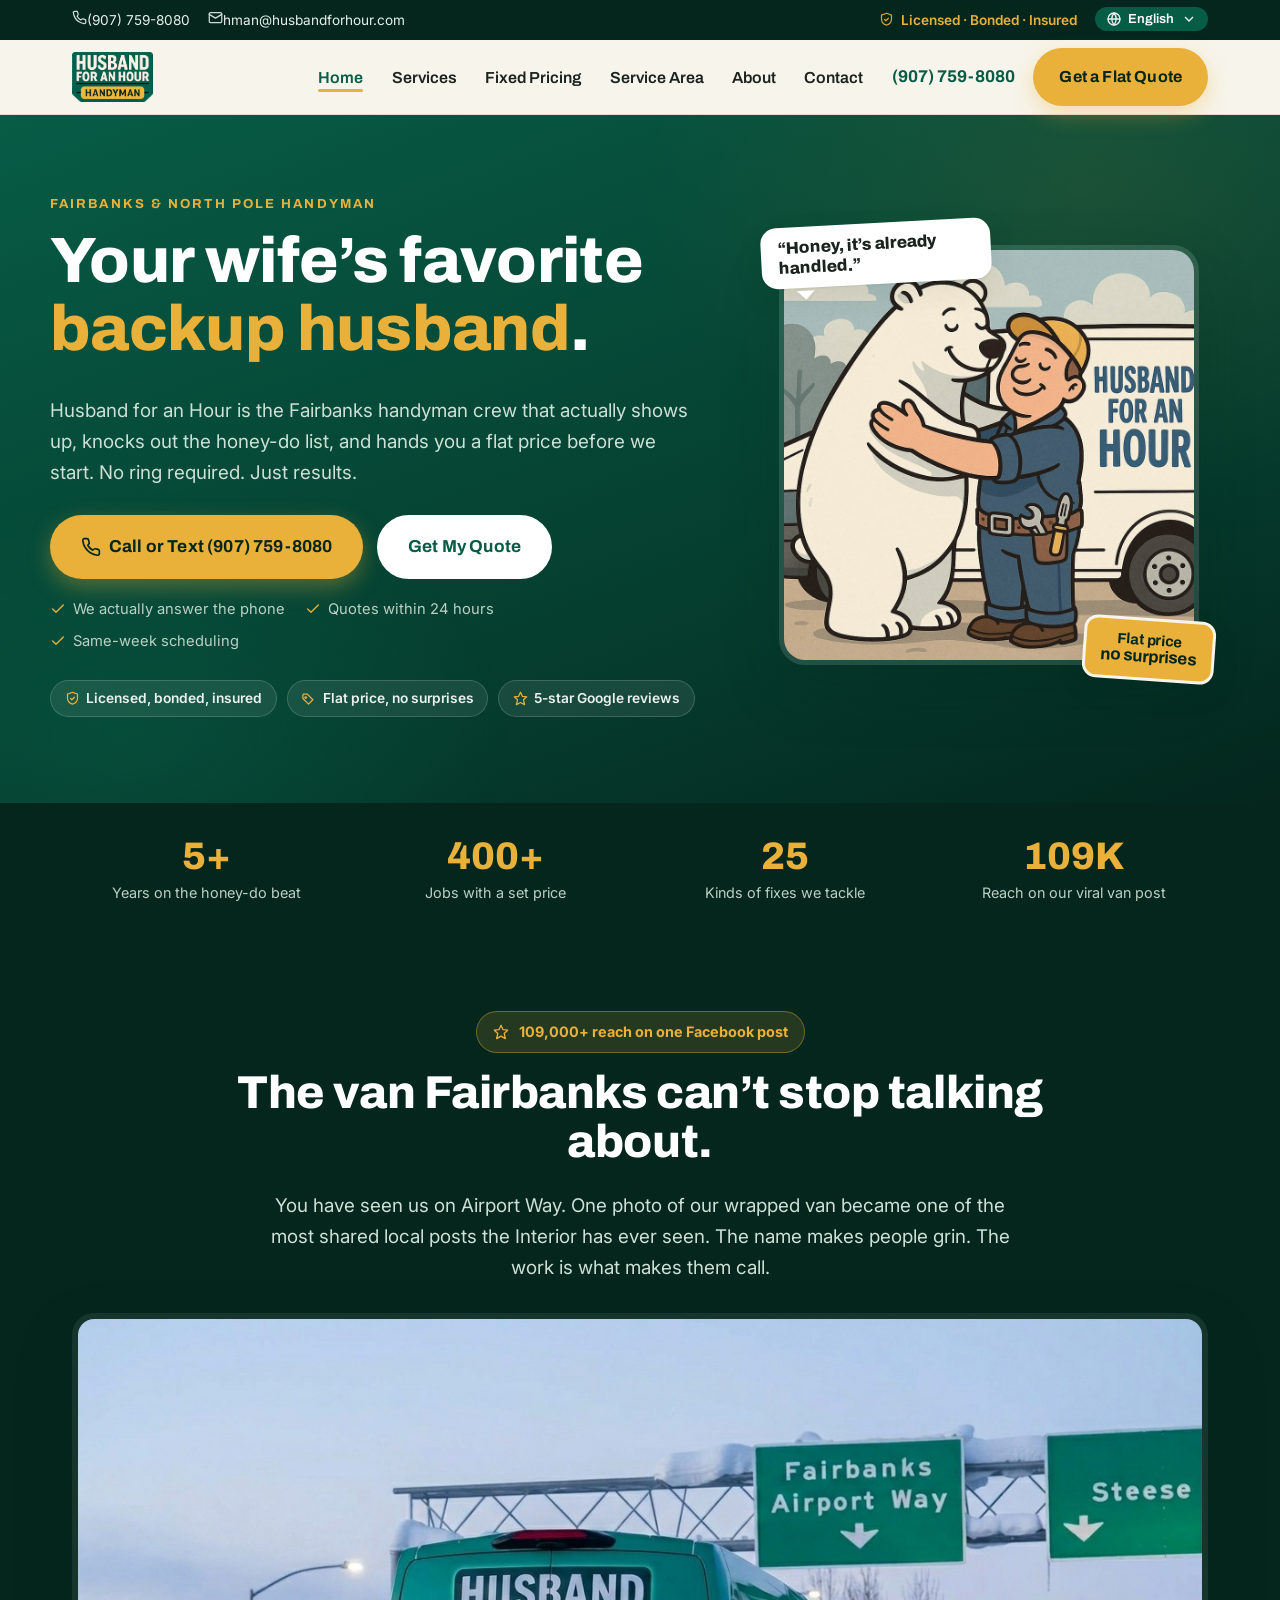
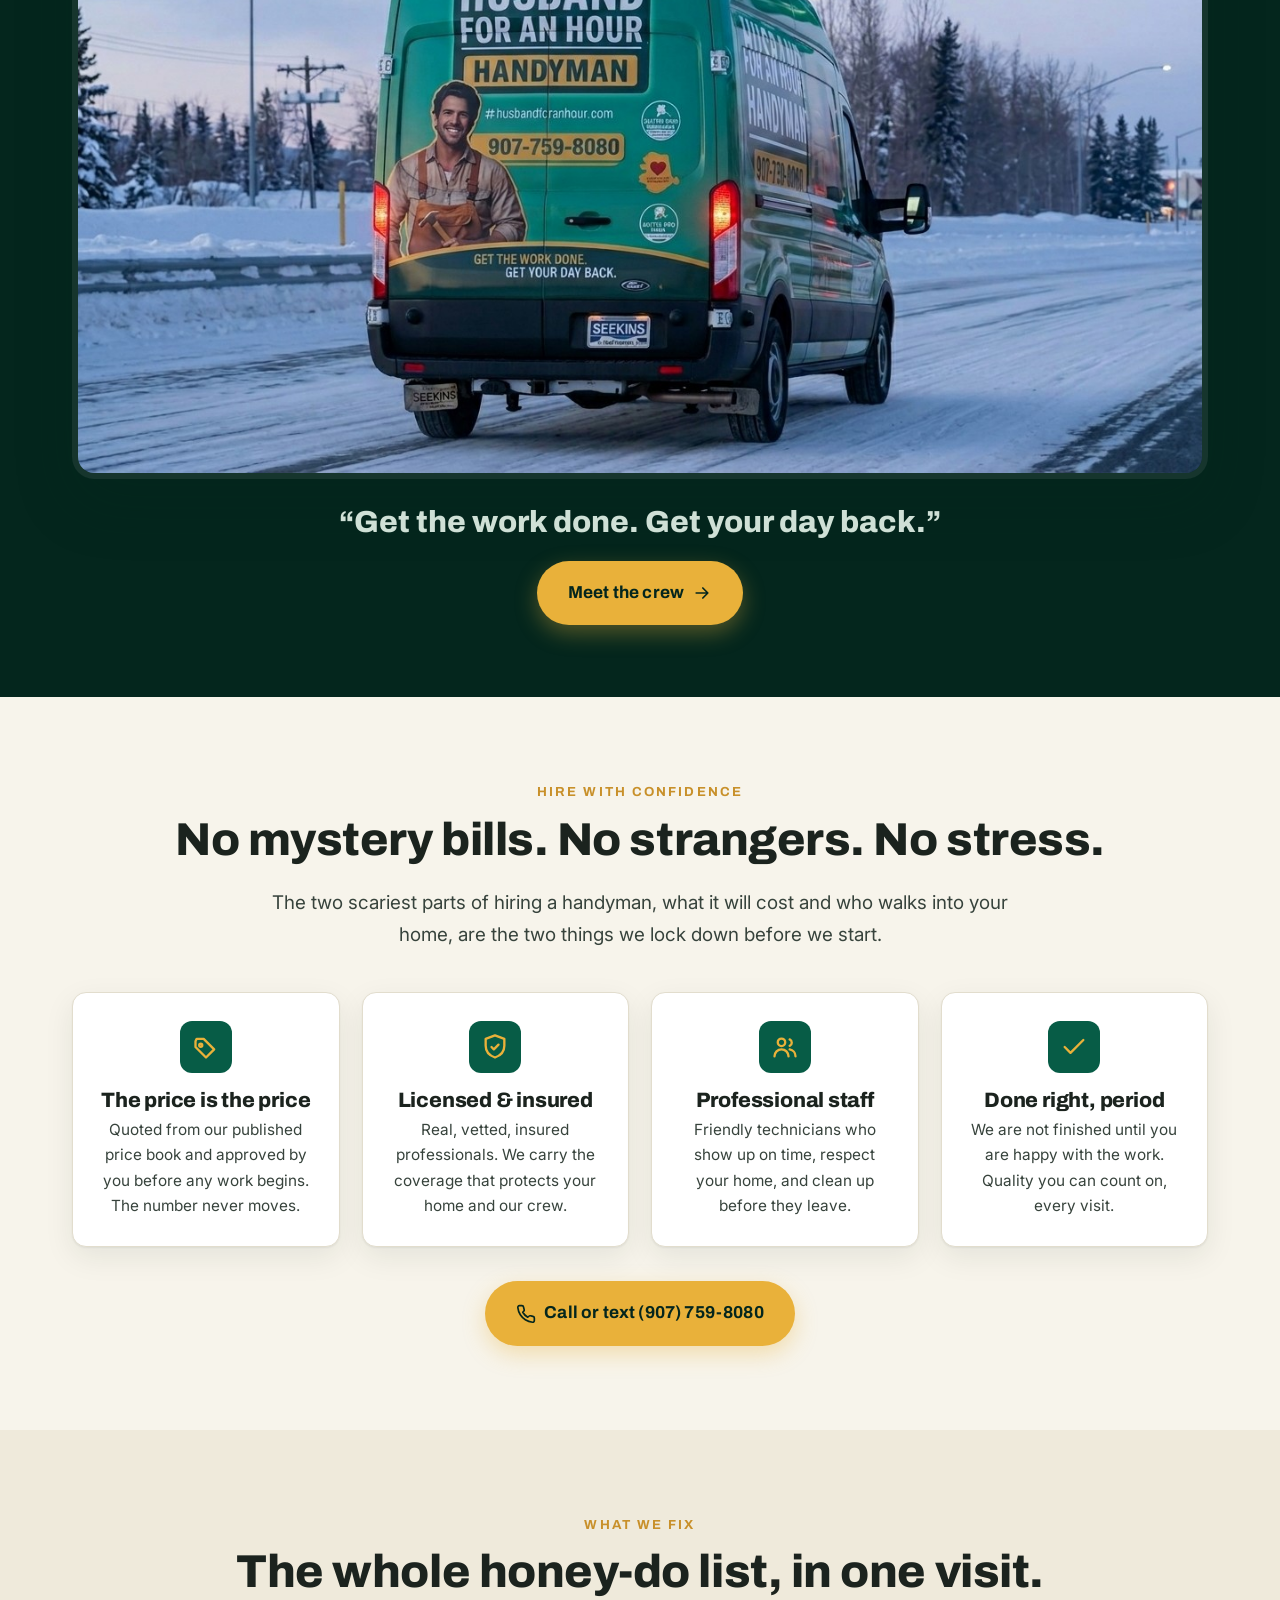
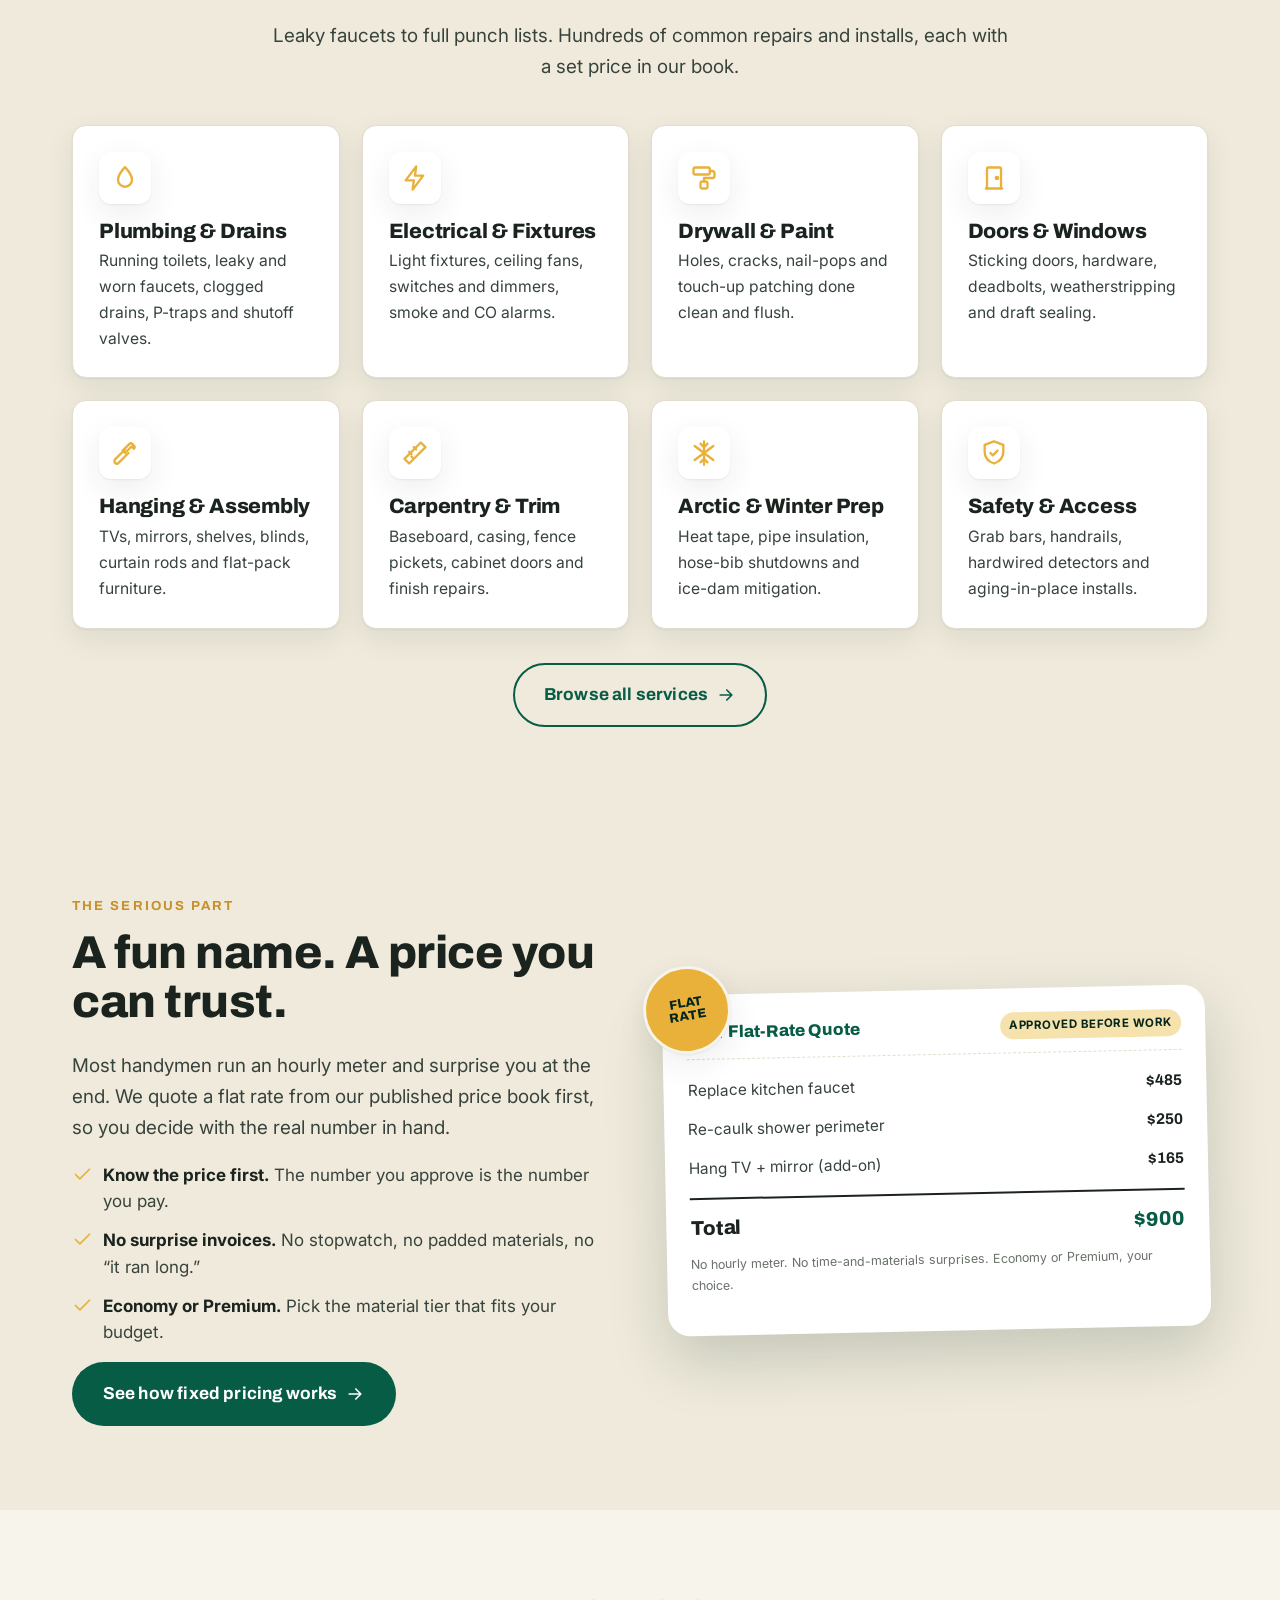
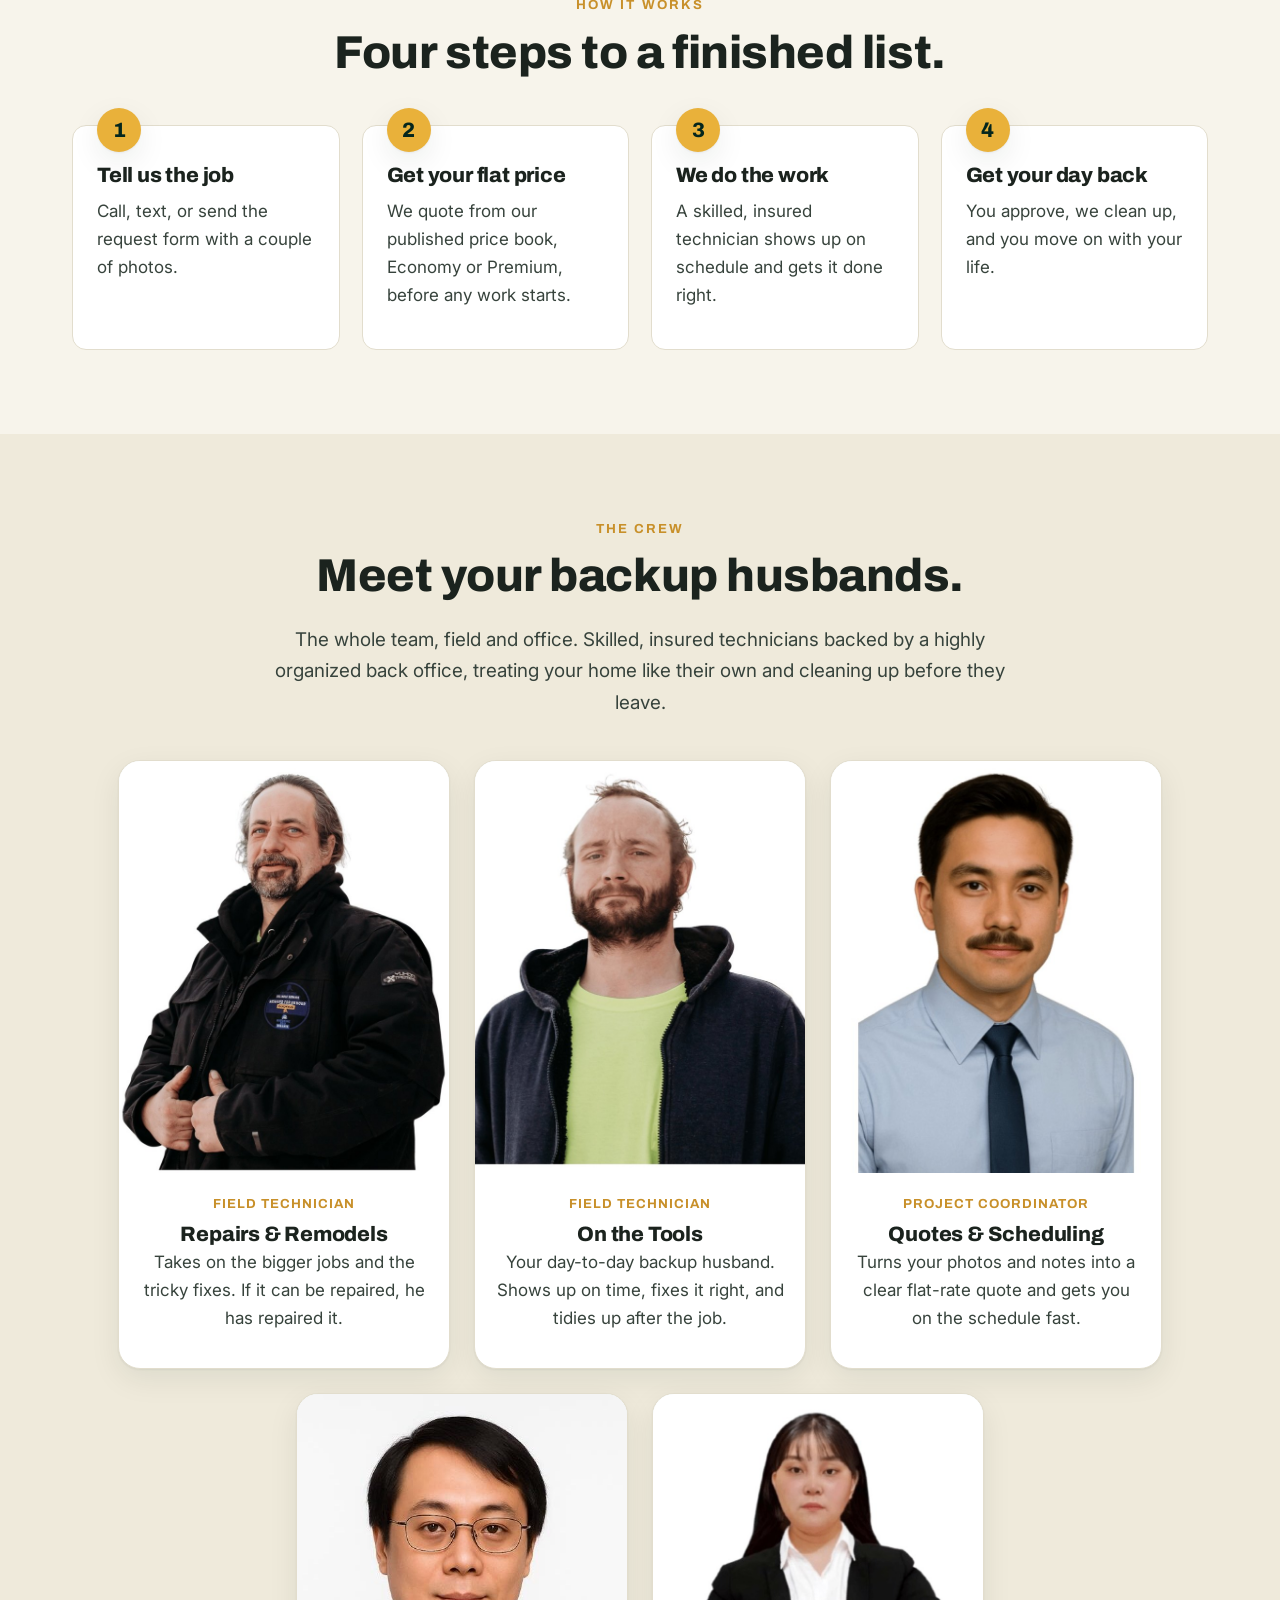
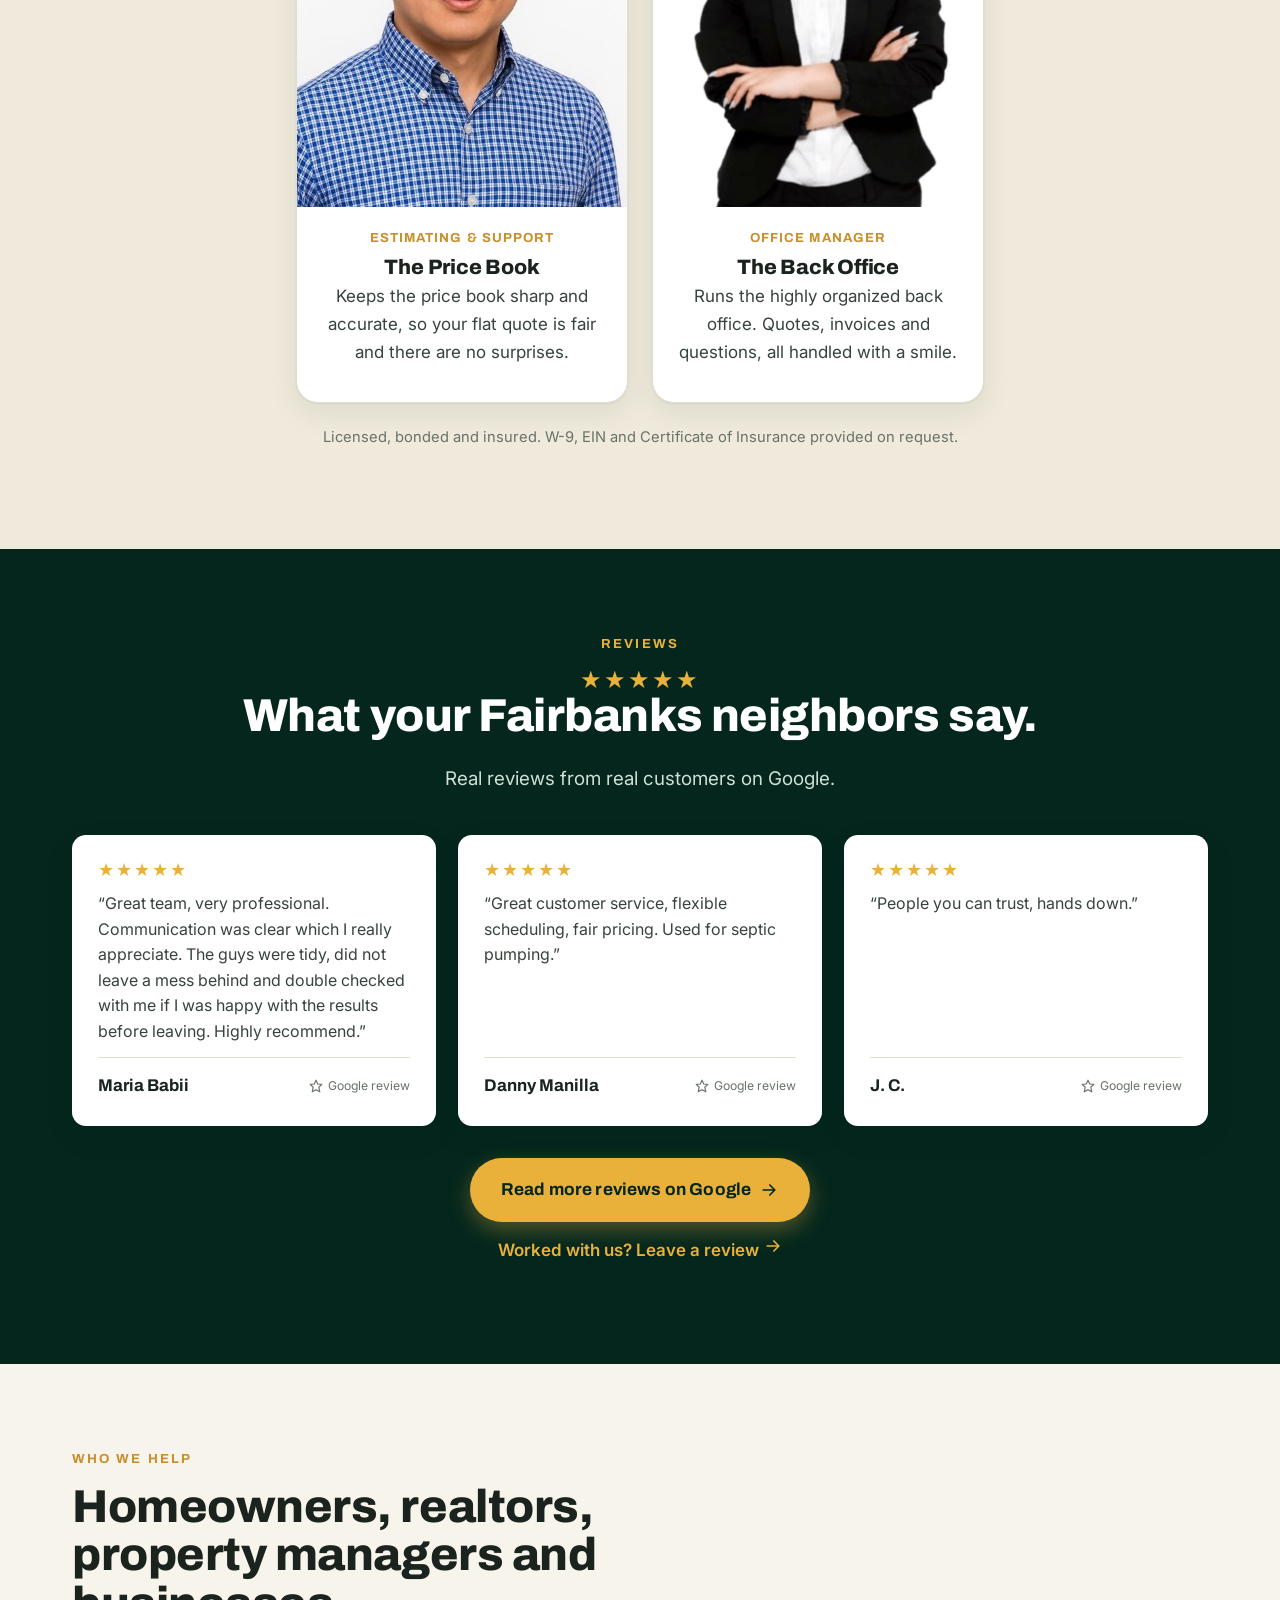
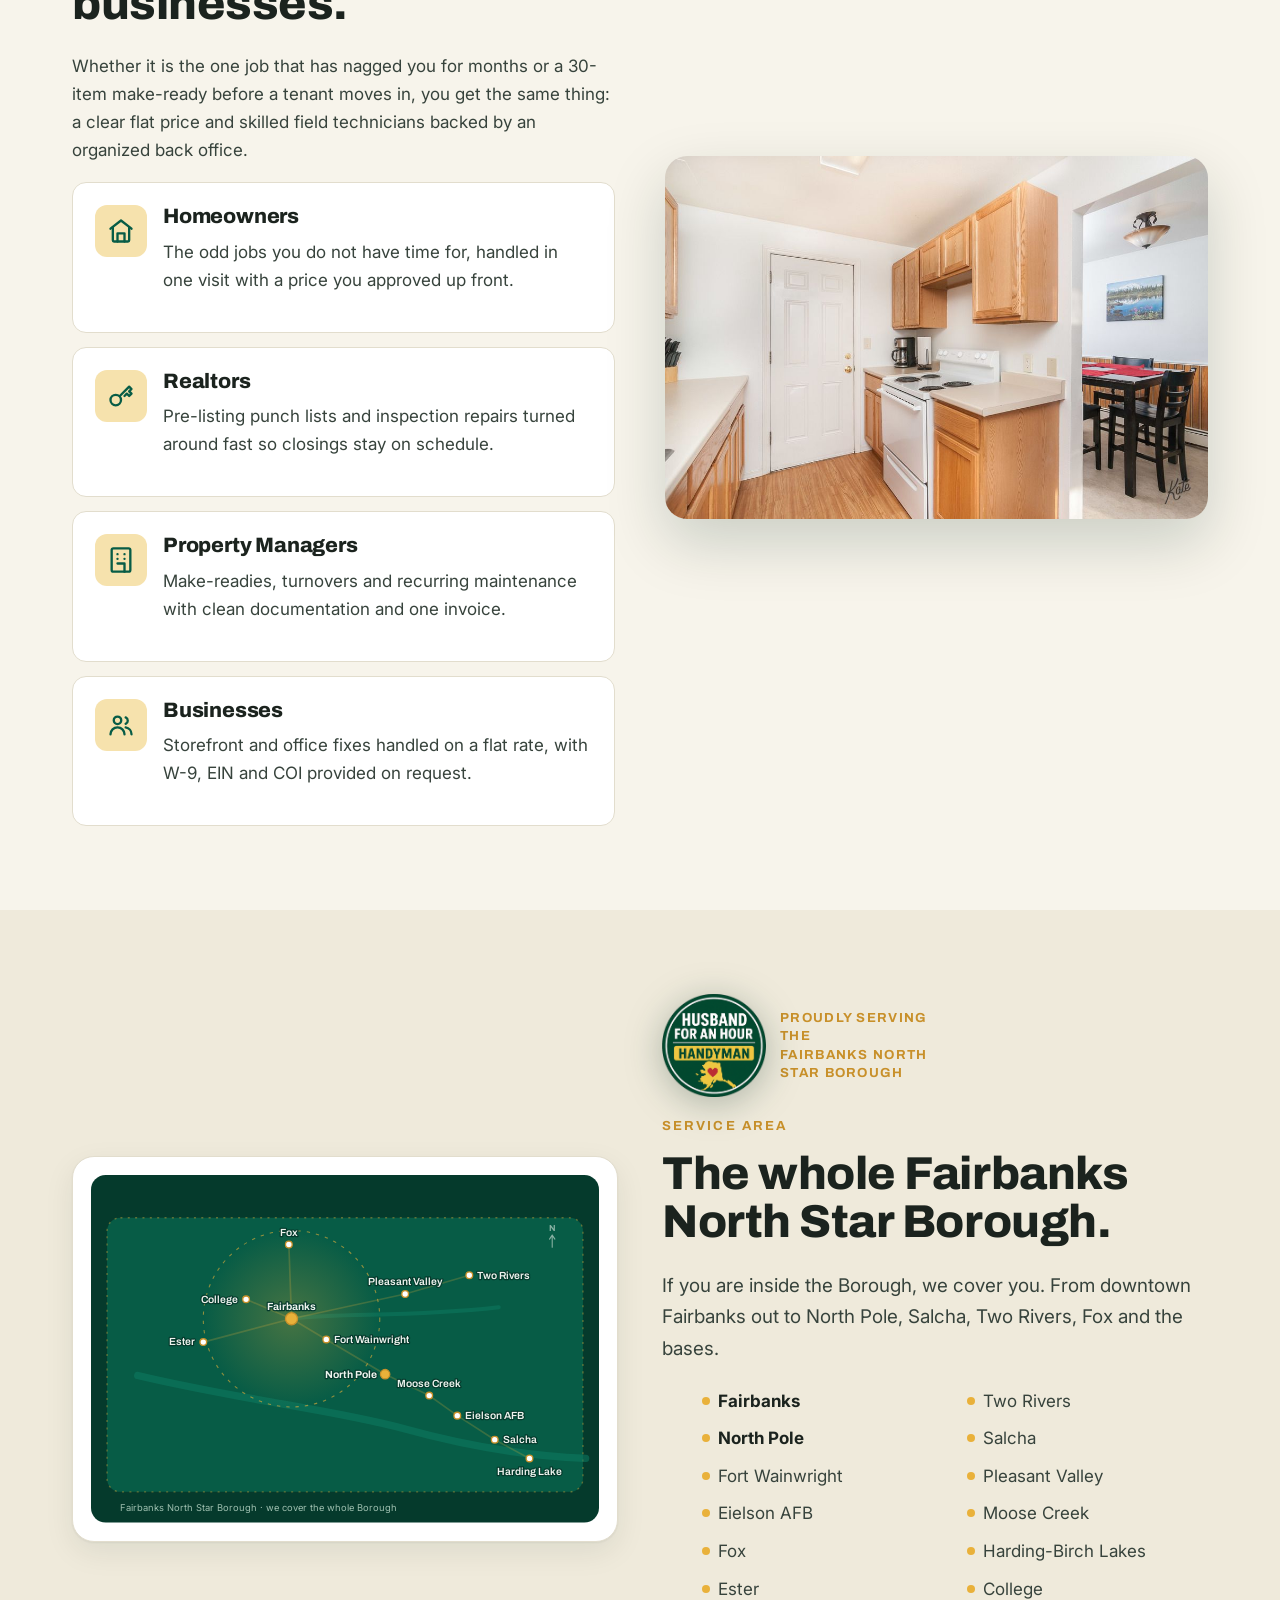
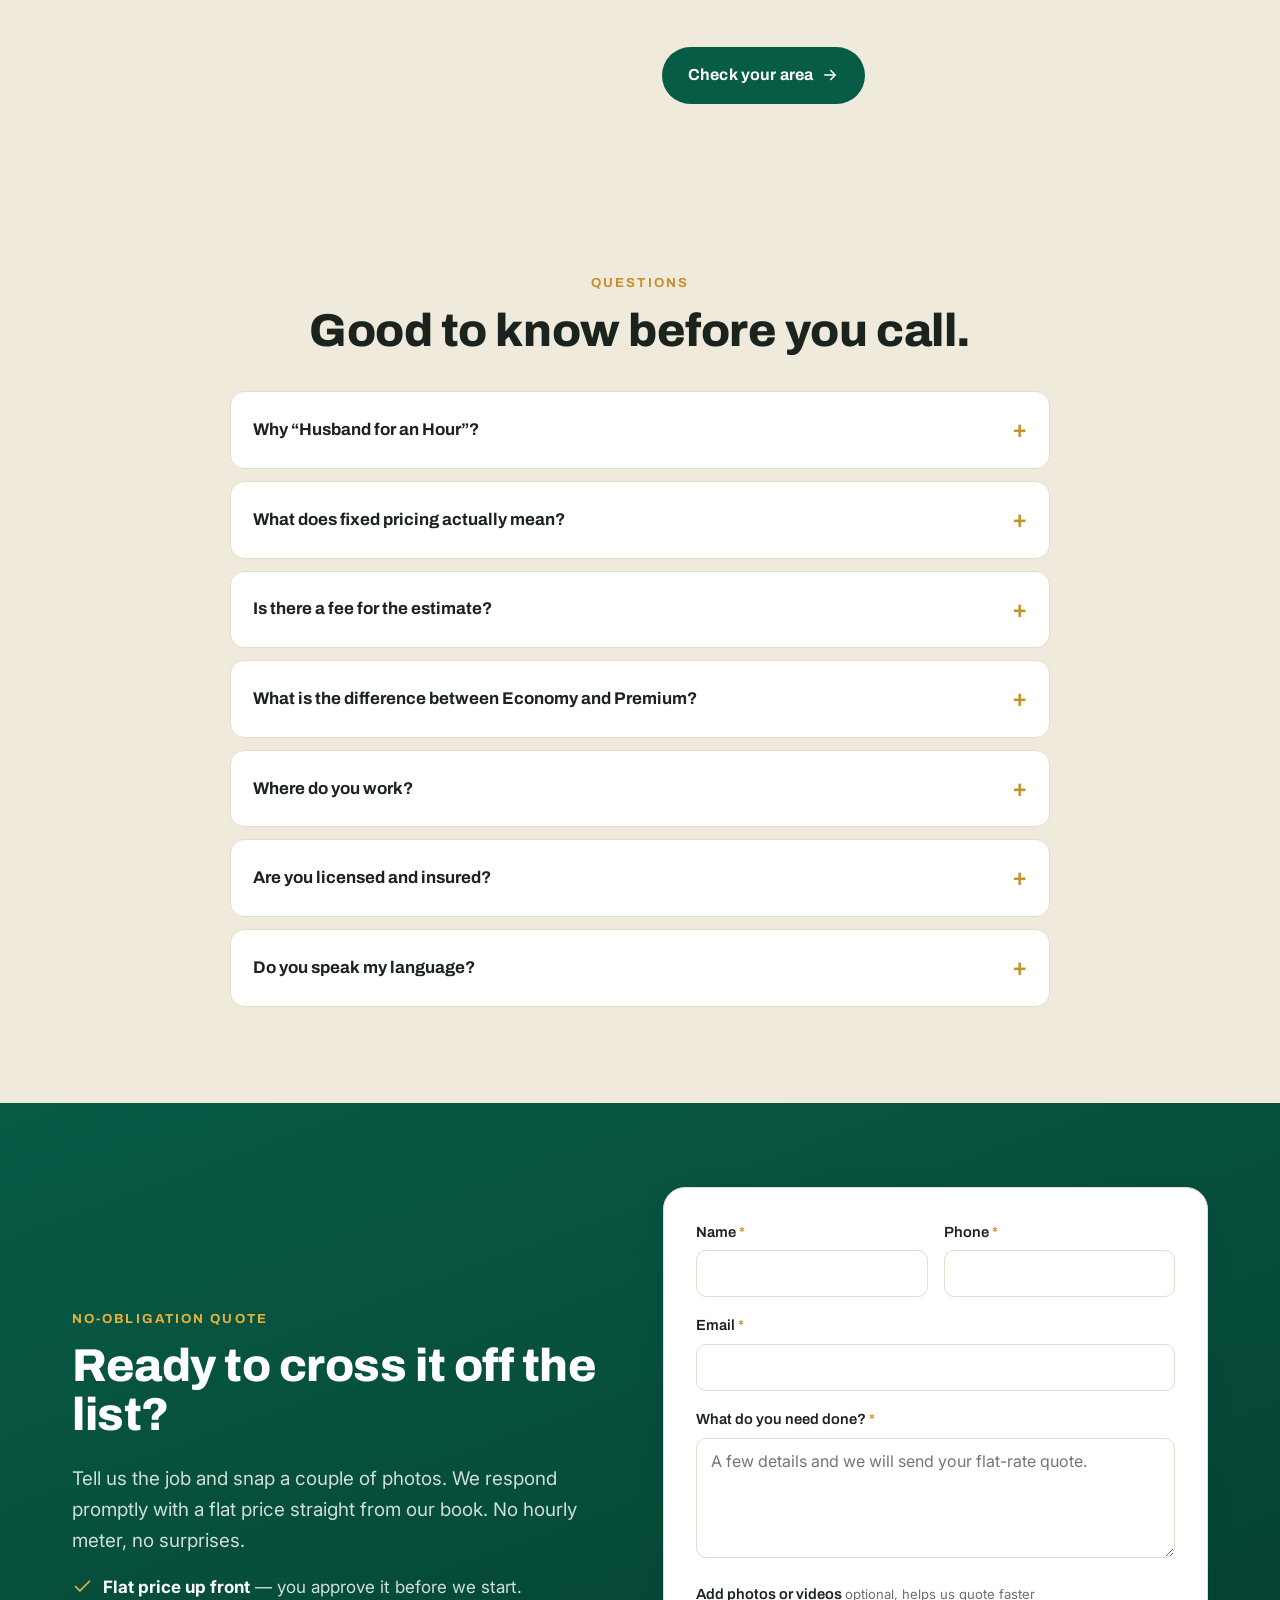
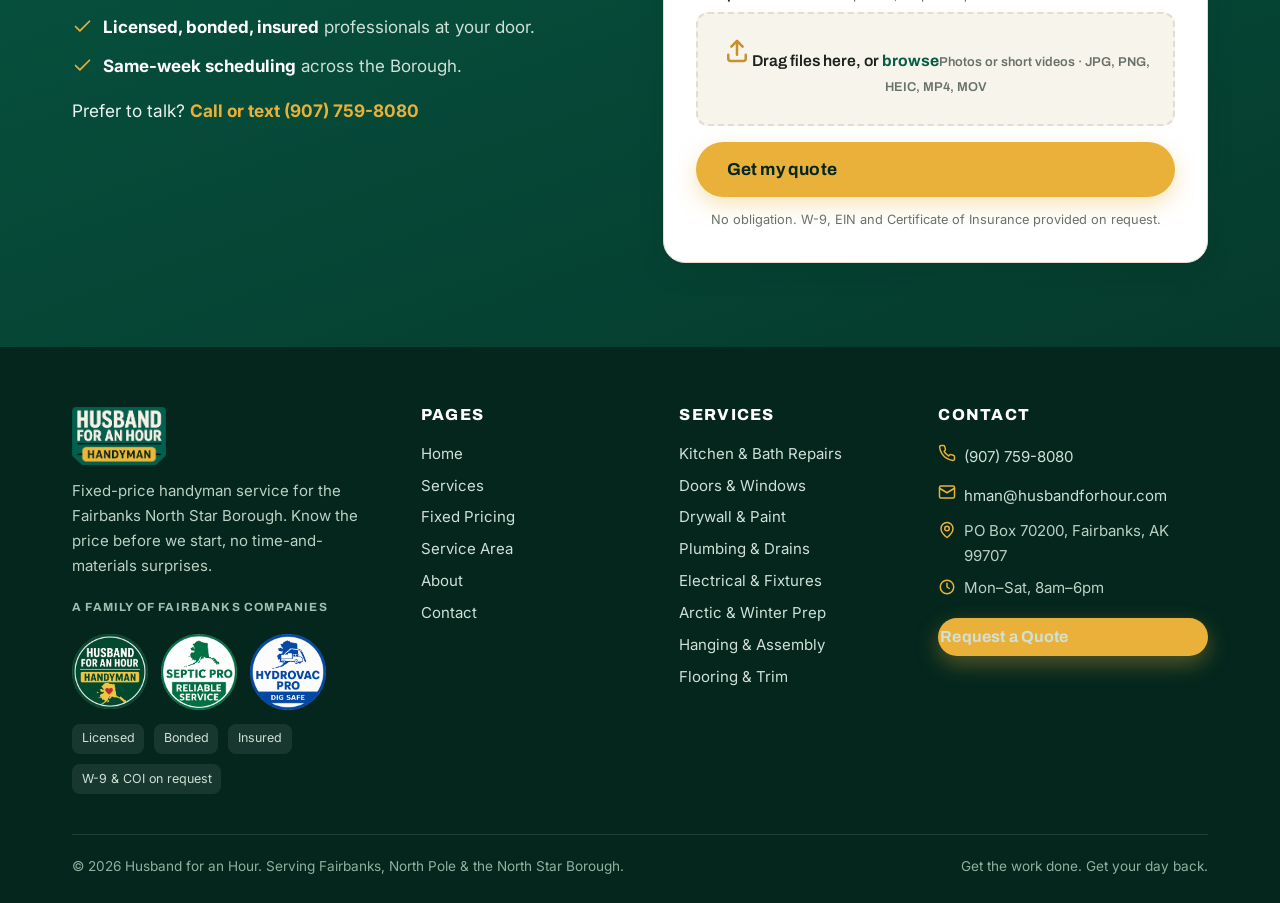
==== commit d9bf2860: "Remove all "free quote" claims (we do not do free quotes) Per business policy, the site no longer ad" ====
--- a/index.html
+++ b/index.html
@@ -23,7 +23,7 @@
 <link rel="preconnect" href="https://fonts.googleapis.com"><link rel="preconnect" href="https://fonts.gstatic.com" crossorigin>
 <link href="https://fonts.googleapis.com/css2?family=Archivo:wght@500;600;700;800;900&family=Inter:wght@400;500;600;700&display=swap" rel="stylesheet">
 <link rel="stylesheet" href="assets/styles.css?v=20">
-<script type="application/ld+json">{"@context": "https://schema.org", "@type": ["HomeAndConstructionBusiness", "HandymanService", "LocalBusiness"], "@id": "https://www.husbandforhour.com/#business", "name": "Husband for an Hour", "description": "Fixed-price handyman service in Fairbanks, Alaska. Flat-rate pricing from a published price book gives homeowners, realtors and property managers certainty on cost before work begins.", "url": "https://www.husbandforhour.com/", "telephone": "+19077598080", "email": "hman@husbandforhour.com", "image": "https://www.husbandforhour.com/assets/img/og-image.jpg", "logo": "https://www.husbandforhour.com/assets/img/logo.png", "priceRange": "$$", "currenciesAccepted": "USD", "paymentAccepted": "Cash, Check, Credit Card", "address": {"@type": "PostalAddress", "postOfficeBoxNumber": "70200", "addressLocality": "Fairbanks", "addressRegion": "AK", "postalCode": "99707", "addressCountry": "US"}, "geo": {"@type": "GeoCoordinates", "latitude": 64.8378, "longitude": -147.7164}, "areaServed": [{"@type": "AdministrativeArea", "name": "Fairbanks North Star Borough"}, {"@type": "City", "name": "Fairbanks"}, {"@type": "City", "name": "North Pole"}, {"@type": "City", "name": "Fox"}, {"@type": "City", "name": "Ester"}, {"@type": "City", "name": "Two Rivers"}, {"@type": "City", "name": "Salcha"}, {"@type": "City", "name": "Eielson AFB"}, {"@type": "City", "name": "Fort Wainwright"}, {"@type": "City", "name": "Pleasant Valley"}, {"@type": "City", "name": "Moose Creek"}], "serviceArea": {"@type": "GeoCircle", "geoMidpoint": {"@type": "GeoCoordinates", "latitude": 64.8378, "longitude": -147.7164}, "geoRadius": 48000}, "openingHoursSpecification": [{"@type": "OpeningHoursSpecification", "dayOfWeek": ["Monday", "Tuesday", "Wednesday", "Thursday", "Friday", "Saturday"], "opens": "08:00", "closes": "18:00"}], "knowsLanguage": ["en", "es", "ru", "ko", "tl", "zh-CN", "vi", "de", "fr", "ja", "ar", "hi"], "slogan": "Get the work done. Get your day back.", "hasOfferCatalog": {"@type": "OfferCatalog", "name": "Flat-Rate Handyman Price Book", "itemListElement": [{"@type": "Offer", "itemOffered": {"@type": "Service", "name": "Kitchen and bath repairs"}}, {"@type": "Offer", "itemOffered": {"@type": "Service", "name": "Plumbing and drain service"}}, {"@type": "Offer", "itemOffered": {"@type": "Service", "name": "Minor electrical and fixtures"}}, {"@type": "Offer", "itemOffered": {"@type": "Service", "name": "Drywall patch and paint"}}, {"@type": "Offer", "itemOffered": {"@type": "Service", "name": "Doors, windows and weatherization"}}, {"@type": "Offer", "itemOffered": {"@type": "Service", "name": "Flooring and trim repair"}}, {"@type": "Offer", "itemOffered": {"@type": "Service", "name": "Hanging and furniture assembly"}}, {"@type": "Offer", "itemOffered": {"@type": "Service", "name": "Arctic and winter weatherization"}}, {"@type": "Offer", "itemOffered": {"@type": "Service", "name": "Safety and accessibility installs"}}, {"@type": "Offer", "itemOffered": {"@type": "Service", "name": "Exterior, gutters and curb appeal"}}, {"@type": "Offer", "itemOffered": {"@type": "Service", "name": "Realtor punch lists"}}, {"@type": "Offer", "itemOffered": {"@type": "Service", "name": "Rental turnovers and property maintenance"}}]}, "sameAs": ["https://www.facebook.com/husbandforhour"]}</script><script type="application/ld+json">{"@context": "https://schema.org", "@type": "WebSite", "@id": "https://www.husbandforhour.com/#website", "name": "Husband for an Hour", "url": "https://www.husbandforhour.com/", "inLanguage": "en-US", "publisher": {"@id": "https://www.husbandforhour.com/#business"}}</script><script type="application/ld+json">{"@context": "https://schema.org", "@type": "WebPage", "@id": "https://www.husbandforhour.com/#webpage", "url": "https://www.husbandforhour.com/", "name": "Husband for an Hour | Fairbanks Handyman, Flat-Rate Pricing", "isPartOf": {"@id": "https://www.husbandforhour.com/#website"}, "about": {"@id": "https://www.husbandforhour.com/#business"}, "inLanguage": "en-US", "speakable": {"@type": "SpeakableSpecification", "cssSelector": ["h1", ".lead", ".q .a"]}}</script><script type="application/ld+json">{"@context": "https://schema.org", "@type": "FAQPage", "mainEntity": [{"@type": "Question", "name": "Why &ldquo;Husband for an Hour&rdquo;?", "acceptedAnswer": {"@type": "Answer", "text": "Because somebody has to fix the honey-do list, and it does not have to be you. The name is a wink. The work is the real deal: licensed, insured technicians who show up and get it done."}}, {"@type": "Question", "name": "What does fixed pricing actually mean?", "acceptedAnswer": {"@type": "Answer", "text": "Every common job has a set flat rate in our price book. We quote that number before we start, so you are never surprised by an hourly meter or an open-ended time-and-materials invoice."}}, {"@type": "Question", "name": "Is there a fee for the estimate?", "acceptedAnswer": {"@type": "Answer", "text": "A standard onsite diagnosis is $200, and it is discounted when you have more than one price-book service done on the same visit. Many quotes can also be given remotely from a few photos at no charge."}}, {"@type": "Question", "name": "What is the difference between Economy and Premium?", "acceptedAnswer": {"@type": "Answer", "text": "Same skilled labor either way. Economy uses solid standard-grade materials; Premium uses higher-end parts and finishes. You choose the tier that fits your budget."}}, {"@type": "Question", "name": "Where do you work?", "acceptedAnswer": {"@type": "Answer", "text": "Across the Fairbanks North Star Borough: Fairbanks, North Pole, Fox, Ester, Two Rivers, Salcha, Eielson AFB, Fort Wainwright and the surrounding communities."}}, {"@type": "Question", "name": "Are you licensed and insured?", "acceptedAnswer": {"@type": "Answer", "text": "Yes. We are licensed, bonded and insured, and we provide a W-9, EIN and Certificate of Insurance on request."}}, {"@type": "Question", "name": "Do you speak my language?", "acceptedAnswer": {"@type": "Answer", "text": "Our site translates into more than 80 languages. Use the globe menu at the top of the page to read everything in the language you are most comfortable with."}}]}</script><script type="application/ld+json">{"@context": "https://schema.org", "@type": "LocalBusiness", "@id": "https://www.husbandforhour.com/#business", "aggregateRating": {"@type": "AggregateRating", "ratingValue": "5", "reviewCount": "3", "bestRating": "5"}, "review": [{"@type": "Review", "author": {"@type": "Person", "name": "Maria Babii"}, "reviewRating": {"@type": "Rating", "ratingValue": "5", "bestRating": "5"}, "reviewBody": "Great team, very professional. Communication was clear which I really appreciate. The guys were tidy, did not leave a mess behind and double checked with me if I was happy with the results before leaving. Highly recommend."}, {"@type": "Review", "author": {"@type": "Person", "name": "Danny Manilla"}, "reviewRating": {"@type": "Rating", "ratingValue": "5", "bestRating": "5"}, "reviewBody": "Great customer service, flexible scheduling, fair pricing."}, {"@type": "Review", "author": {"@type": "Person", "name": "J. C."}, "reviewRating": {"@type": "Rating", "ratingValue": "5", "bestRating": "5"}, "reviewBody": "People you can trust, hands down."}]}</script>
+<script type="application/ld+json">{"@context": "https://schema.org", "@type": ["HomeAndConstructionBusiness", "HandymanService", "LocalBusiness"], "@id": "https://www.husbandforhour.com/#business", "name": "Husband for an Hour", "description": "Fixed-price handyman service in Fairbanks, Alaska. Flat-rate pricing from a published price book gives homeowners, realtors and property managers certainty on cost before work begins.", "url": "https://www.husbandforhour.com/", "telephone": "+19077598080", "email": "hman@husbandforhour.com", "image": "https://www.husbandforhour.com/assets/img/og-image.jpg", "logo": "https://www.husbandforhour.com/assets/img/logo.png", "priceRange": "$$", "currenciesAccepted": "USD", "paymentAccepted": "Cash, Check, Credit Card", "address": {"@type": "PostalAddress", "postOfficeBoxNumber": "70200", "addressLocality": "Fairbanks", "addressRegion": "AK", "postalCode": "99707", "addressCountry": "US"}, "geo": {"@type": "GeoCoordinates", "latitude": 64.8378, "longitude": -147.7164}, "areaServed": [{"@type": "AdministrativeArea", "name": "Fairbanks North Star Borough"}, {"@type": "City", "name": "Fairbanks"}, {"@type": "City", "name": "North Pole"}, {"@type": "City", "name": "Fox"}, {"@type": "City", "name": "Ester"}, {"@type": "City", "name": "Two Rivers"}, {"@type": "City", "name": "Salcha"}, {"@type": "City", "name": "Eielson AFB"}, {"@type": "City", "name": "Fort Wainwright"}, {"@type": "City", "name": "Pleasant Valley"}, {"@type": "City", "name": "Moose Creek"}], "serviceArea": {"@type": "GeoCircle", "geoMidpoint": {"@type": "GeoCoordinates", "latitude": 64.8378, "longitude": -147.7164}, "geoRadius": 48000}, "openingHoursSpecification": [{"@type": "OpeningHoursSpecification", "dayOfWeek": ["Monday", "Tuesday", "Wednesday", "Thursday", "Friday", "Saturday"], "opens": "08:00", "closes": "18:00"}], "knowsLanguage": ["en", "es", "ru", "ko", "tl", "zh-CN", "vi", "de", "fr", "ja", "ar", "hi"], "slogan": "Get the work done. Get your day back.", "hasOfferCatalog": {"@type": "OfferCatalog", "name": "Flat-Rate Handyman Price Book", "itemListElement": [{"@type": "Offer", "itemOffered": {"@type": "Service", "name": "Kitchen and bath repairs"}}, {"@type": "Offer", "itemOffered": {"@type": "Service", "name": "Plumbing and drain service"}}, {"@type": "Offer", "itemOffered": {"@type": "Service", "name": "Minor electrical and fixtures"}}, {"@type": "Offer", "itemOffered": {"@type": "Service", "name": "Drywall patch and paint"}}, {"@type": "Offer", "itemOffered": {"@type": "Service", "name": "Doors, windows and weatherization"}}, {"@type": "Offer", "itemOffered": {"@type": "Service", "name": "Flooring and trim repair"}}, {"@type": "Offer", "itemOffered": {"@type": "Service", "name": "Hanging and furniture assembly"}}, {"@type": "Offer", "itemOffered": {"@type": "Service", "name": "Arctic and winter weatherization"}}, {"@type": "Offer", "itemOffered": {"@type": "Service", "name": "Safety and accessibility installs"}}, {"@type": "Offer", "itemOffered": {"@type": "Service", "name": "Exterior, gutters and curb appeal"}}, {"@type": "Offer", "itemOffered": {"@type": "Service", "name": "Realtor punch lists"}}, {"@type": "Offer", "itemOffered": {"@type": "Service", "name": "Rental turnovers and property maintenance"}}]}, "sameAs": ["https://www.facebook.com/husbandforhour"]}</script><script type="application/ld+json">{"@context": "https://schema.org", "@type": "WebSite", "@id": "https://www.husbandforhour.com/#website", "name": "Husband for an Hour", "url": "https://www.husbandforhour.com/", "inLanguage": "en-US", "publisher": {"@id": "https://www.husbandforhour.com/#business"}}</script><script type="application/ld+json">{"@context": "https://schema.org", "@type": "WebPage", "@id": "https://www.husbandforhour.com/#webpage", "url": "https://www.husbandforhour.com/", "name": "Husband for an Hour | Fairbanks Handyman, Flat-Rate Pricing", "isPartOf": {"@id": "https://www.husbandforhour.com/#website"}, "about": {"@id": "https://www.husbandforhour.com/#business"}, "inLanguage": "en-US", "speakable": {"@type": "SpeakableSpecification", "cssSelector": ["h1", ".lead", ".q .a"]}}</script><script type="application/ld+json">{"@context": "https://schema.org", "@type": "FAQPage", "mainEntity": [{"@type": "Question", "name": "Why &ldquo;Husband for an Hour&rdquo;?", "acceptedAnswer": {"@type": "Answer", "text": "Because somebody has to fix the honey-do list, and it does not have to be you. The name is a wink. The work is the real deal: licensed, insured technicians who show up and get it done."}}, {"@type": "Question", "name": "What does fixed pricing actually mean?", "acceptedAnswer": {"@type": "Answer", "text": "Every common job has a set flat rate in our price book. We quote that number before we start, so you are never surprised by an hourly meter or an open-ended time-and-materials invoice."}}, {"@type": "Question", "name": "Is there a fee for the estimate?", "acceptedAnswer": {"@type": "Answer", "text": "A standard onsite diagnosis is $200, and it is discounted when you have more than one price-book service done on the same visit. Sending a few photos up front helps us quote accurately from our price book."}}, {"@type": "Question", "name": "What is the difference between Economy and Premium?", "acceptedAnswer": {"@type": "Answer", "text": "Same skilled labor either way. Economy uses solid standard-grade materials; Premium uses higher-end parts and finishes. You choose the tier that fits your budget."}}, {"@type": "Question", "name": "Where do you work?", "acceptedAnswer": {"@type": "Answer", "text": "Across the Fairbanks North Star Borough: Fairbanks, North Pole, Fox, Ester, Two Rivers, Salcha, Eielson AFB, Fort Wainwright and the surrounding communities."}}, {"@type": "Question", "name": "Are you licensed and insured?", "acceptedAnswer": {"@type": "Answer", "text": "Yes. We are licensed, bonded and insured, and we provide a W-9, EIN and Certificate of Insurance on request."}}, {"@type": "Question", "name": "Do you speak my language?", "acceptedAnswer": {"@type": "Answer", "text": "Our site translates into more than 80 languages. Use the globe menu at the top of the page to read everything in the language you are most comfortable with."}}]}</script><script type="application/ld+json">{"@context": "https://schema.org", "@type": "LocalBusiness", "@id": "https://www.husbandforhour.com/#business", "aggregateRating": {"@type": "AggregateRating", "ratingValue": "5", "reviewCount": "3", "bestRating": "5"}, "review": [{"@type": "Review", "author": {"@type": "Person", "name": "Maria Babii"}, "reviewRating": {"@type": "Rating", "ratingValue": "5", "bestRating": "5"}, "reviewBody": "Great team, very professional. Communication was clear which I really appreciate. The guys were tidy, did not leave a mess behind and double checked with me if I was happy with the results before leaving. Highly recommend."}, {"@type": "Review", "author": {"@type": "Person", "name": "Danny Manilla"}, "reviewRating": {"@type": "Rating", "ratingValue": "5", "bestRating": "5"}, "reviewBody": "Great customer service, flexible scheduling, fair pricing."}, {"@type": "Review", "author": {"@type": "Person", "name": "J. C."}, "reviewRating": {"@type": "Rating", "ratingValue": "5", "bestRating": "5"}, "reviewBody": "People you can trust, hands down."}]}</script>
 </head><body><div class="util"><div class="wrap">
   <span class="u-item"><a href="tel:+19077598080" onclick="return gtag_report_conversion('tel:+19077598080');"><svg width="20" height="20" viewBox="0 0 24 24" fill="none" stroke="currentColor" stroke-width="2" stroke-linecap="round" stroke-linejoin="round"><path d="M22 16.9v3a2 2 0 0 1-2.2 2 19.8 19.8 0 0 1-8.6-3 19.5 19.5 0 0 1-6-6 19.8 19.8 0 0 1-3-8.6A2 2 0 0 1 4.1 2h3a2 2 0 0 1 2 1.7c.1 1 .4 1.9.7 2.8a2 2 0 0 1-.5 2.1L8.1 9.9a16 16 0 0 0 6 6l1.3-1.2a2 2 0 0 1 2.1-.5c.9.3 1.8.6 2.8.7a2 2 0 0 1 1.7 2z"/></svg>(907) 759-8080</a></span>
   <span class="u-item hide-sm"><a href="mailto:hman@husbandforhour.com"><svg width="20" height="20" viewBox="0 0 24 24" fill="none" stroke="currentColor" stroke-width="2" stroke-linecap="round" stroke-linejoin="round"><rect x="2" y="4" width="20" height="16" rx="2"/><path d="m22 7-10 6L2 7"/></svg>hman@husbandforhour.com</a></span>
@@ -46,11 +46,11 @@
     <p class="lead">Husband for an Hour is the Fairbanks handyman crew that actually shows up, knocks out the honey-do list, and hands you a flat price before we start. No ring required. Just results.</p>
     <div class="hero-cta">
       <a class="btn btn-gold btn-lg" href="tel:+19077598080" onclick="return gtag_report_conversion('tel:+19077598080');"><svg width="20" height="20" viewBox="0 0 24 24" fill="none" stroke="currentColor" stroke-width="2" stroke-linecap="round" stroke-linejoin="round"><path d="M22 16.9v3a2 2 0 0 1-2.2 2 19.8 19.8 0 0 1-8.6-3 19.5 19.5 0 0 1-6-6 19.8 19.8 0 0 1-3-8.6A2 2 0 0 1 4.1 2h3a2 2 0 0 1 2 1.7c.1 1 .4 1.9.7 2.8a2 2 0 0 1-.5 2.1L8.1 9.9a16 16 0 0 0 6 6l1.3-1.2a2 2 0 0 1 2.1-.5c.9.3 1.8.6 2.8.7a2 2 0 0 1 1.7 2z"/></svg>Call or Text (907) 759-8080</a>
-      <a class="btn btn-light btn-lg" href="contact.html">Get My Free Quote</a>
+      <a class="btn btn-light btn-lg" href="contact.html">Get My Quote</a>
     </div>
     <div class="hero-trust">
       <span><svg width="20" height="20" viewBox="0 0 24 24" fill="none" stroke="currentColor" stroke-width="2" stroke-linecap="round" stroke-linejoin="round"><path d="M20 6 9 17l-5-5"/></svg>We actually answer the phone</span>
-      <span><svg width="20" height="20" viewBox="0 0 24 24" fill="none" stroke="currentColor" stroke-width="2" stroke-linecap="round" stroke-linejoin="round"><path d="M20 6 9 17l-5-5"/></svg>Free quotes within 24 hours</span>
+      <span><svg width="20" height="20" viewBox="0 0 24 24" fill="none" stroke="currentColor" stroke-width="2" stroke-linecap="round" stroke-linejoin="round"><path d="M20 6 9 17l-5-5"/></svg>Quotes within 24 hours</span>
       <span><svg width="20" height="20" viewBox="0 0 24 24" fill="none" stroke="currentColor" stroke-width="2" stroke-linecap="round" stroke-linejoin="round"><path d="M20 6 9 17l-5-5"/></svg>Same-week scheduling</span>
     </div>
     <div class="hero-chips">
@@ -226,13 +226,13 @@
 
 <section class="sec value"><div class="wrap">
   <div class="center reveal"><p class="eyebrow">Questions</p><h2>Good to know before you call.</h2></div>
-  <div class="faq" style="margin-top:36px"><details class="q reveal"><summary>Why &ldquo;Husband for an Hour&rdquo;?</summary><div class="a"><p>Because somebody has to fix the honey-do list, and it does not have to be you. The name is a wink. The work is the real deal: licensed, insured technicians who show up and get it done.</p></div></details><details class="q reveal"><summary>What does fixed pricing actually mean?</summary><div class="a"><p>Every common job has a set flat rate in our price book. We quote that number before we start, so you are never surprised by an hourly meter or an open-ended time-and-materials invoice.</p></div></details><details class="q reveal"><summary>Is there a fee for the estimate?</summary><div class="a"><p>A standard onsite diagnosis is $200, and it is discounted when you have more than one price-book service done on the same visit. Many quotes can also be given remotely from a few photos at no charge.</p></div></details><details class="q reveal"><summary>What is the difference between Economy and Premium?</summary><div class="a"><p>Same skilled labor either way. Economy uses solid standard-grade materials; Premium uses higher-end parts and finishes. You choose the tier that fits your budget.</p></div></details><details class="q reveal"><summary>Where do you work?</summary><div class="a"><p>Across the Fairbanks North Star Borough: Fairbanks, North Pole, Fox, Ester, Two Rivers, Salcha, Eielson AFB, Fort Wainwright and the surrounding communities.</p></div></details><details class="q reveal"><summary>Are you licensed and insured?</summary><div class="a"><p>Yes. We are licensed, bonded and insured, and we provide a W-9, EIN and Certificate of Insurance on request.</p></div></details><details class="q reveal"><summary>Do you speak my language?</summary><div class="a"><p>Our site translates into more than 80 languages. Use the globe menu at the top of the page to read everything in the language you are most comfortable with.</p></div></details></div>
+  <div class="faq" style="margin-top:36px"><details class="q reveal"><summary>Why &ldquo;Husband for an Hour&rdquo;?</summary><div class="a"><p>Because somebody has to fix the honey-do list, and it does not have to be you. The name is a wink. The work is the real deal: licensed, insured technicians who show up and get it done.</p></div></details><details class="q reveal"><summary>What does fixed pricing actually mean?</summary><div class="a"><p>Every common job has a set flat rate in our price book. We quote that number before we start, so you are never surprised by an hourly meter or an open-ended time-and-materials invoice.</p></div></details><details class="q reveal"><summary>Is there a fee for the estimate?</summary><div class="a"><p>A standard onsite diagnosis is $200, and it is discounted when you have more than one price-book service done on the same visit. Sending a few photos up front helps us quote accurately from our price book.</p></div></details><details class="q reveal"><summary>What is the difference between Economy and Premium?</summary><div class="a"><p>Same skilled labor either way. Economy uses solid standard-grade materials; Premium uses higher-end parts and finishes. You choose the tier that fits your budget.</p></div></details><details class="q reveal"><summary>Where do you work?</summary><div class="a"><p>Across the Fairbanks North Star Borough: Fairbanks, North Pole, Fox, Ester, Two Rivers, Salcha, Eielson AFB, Fort Wainwright and the surrounding communities.</p></div></details><details class="q reveal"><summary>Are you licensed and insured?</summary><div class="a"><p>Yes. We are licensed, bonded and insured, and we provide a W-9, EIN and Certificate of Insurance on request.</p></div></details><details class="q reveal"><summary>Do you speak my language?</summary><div class="a"><p>Our site translates into more than 80 languages. Use the globe menu at the top of the page to read everything in the language you are most comfortable with.</p></div></details></div>
 </div></section>
 
 <section class="sec qform" id="quote"><div class="wrap">
   <div class="qform-grid">
     <div class="reveal">
-      <p class="eyebrow">Free, no-obligation quote</p>
+      <p class="eyebrow">No-obligation quote</p>
       <h2>Ready to cross it off the list?</h2>
       <p class="lead">Tell us the job and snap a couple of photos. We respond promptly with a flat price straight from our book. No hourly meter, no surprises.</p>
       <ul class="checks">
@@ -256,7 +256,7 @@
         <div class="field"><label>Email <span class="req">*</span></label><input name="email" type="email" required><div class="err">Please enter a valid email.</div></div>
         <div class="field"><label>What do you need done? <span class="req">*</span></label><textarea name="message" required placeholder="A few details and we will send your flat-rate quote."></textarea><div class="err">Please tell us about the job.</div></div>
         <div class="field"><label>Add photos or videos <span class="optional">optional, helps us quote faster</span></label><label class="upload"><input type="file" name="photos" id="photos-home" accept="image/*,video/*" multiple><svg viewBox="0 0 24 24" fill="none" stroke="currentColor" stroke-width="2" stroke-linecap="round" stroke-linejoin="round"><path d="M12 15V4"/><path d="m7.5 8.5 4.5-4.5 4.5 4.5"/><path d="M5 15v3a2 2 0 0 0 2 2h10a2 2 0 0 0 2-2v-3"/></svg><span class="upload-main">Drag files here, or <b>browse</b></span><span class="upload-sub">Photos or short videos &middot; JPG, PNG, HEIC, MP4, MOV</span><div class="upload-list" aria-live="polite"></div></label></div>
-        <button class="btn btn-gold btn-lg" type="submit" style="width:100%">Get my free quote</button>
+        <button class="btn btn-gold btn-lg" type="submit" style="width:100%">Get my quote</button>
         <p class="muted" style="font-size:.8rem;margin:12px 0 0;text-align:center">No obligation. W-9, EIN and Certificate of Insurance provided on request.</p>
       </form>
       <div id="formOk" class="form-ok"><b>Thanks, your request is in.</b><br>We will reach out shortly with your flat-rate quote. For anything urgent, call (907) 759-8080.</div>
@@ -272,7 +272,7 @@
         <span class="ft-family-label">A family of Fairbanks companies</span>
         <div class="ft-family-logos">
           <img src="assets/img/badge.png" alt="Husband for an Hour, Fairbanks handyman" width="454" height="449" decoding="async" loading="lazy">
-          <img src="assets/img/septic-pro-badge.png" alt="Septic Pro, Fairbanks septic service" width="454" height="458" decoding="async" loading="lazy">
+          <a href="https://septicproak.com" target="_blank" rel="noopener" aria-label="Septic Pro (opens in a new tab)"><img src="assets/img/septic-pro-badge.png" alt="Septic Pro, Fairbanks septic service" width="454" height="458" decoding="async" loading="lazy"></a>
           <a href="https://www.hydrovacpro.com" target="_blank" rel="noopener" aria-label="Hydrovac Pro (opens in a new tab)"><img src="assets/img/hydrovac-pro-badge.png" alt="Hydrovac Pro, Fairbanks hydro-excavation" width="454" height="458" decoding="async" loading="lazy"></a>
         </div>
       </div>
@@ -295,7 +295,7 @@
 </div></footer>
 <div class="mobile-bar">
   <a class="mb-call" href="tel:+19077598080" onclick="return gtag_report_conversion('tel:+19077598080');"><svg width="20" height="20" viewBox="0 0 24 24" fill="none" stroke="currentColor" stroke-width="2" stroke-linecap="round" stroke-linejoin="round"><path d="M22 16.9v3a2 2 0 0 1-2.2 2 19.8 19.8 0 0 1-8.6-3 19.5 19.5 0 0 1-6-6 19.8 19.8 0 0 1-3-8.6A2 2 0 0 1 4.1 2h3a2 2 0 0 1 2 1.7c.1 1 .4 1.9.7 2.8a2 2 0 0 1-.5 2.1L8.1 9.9a16 16 0 0 0 6 6l1.3-1.2a2 2 0 0 1 2.1-.5c.9.3 1.8.6 2.8.7a2 2 0 0 1 1.7 2z"/></svg>Call Now</a>
-  <a class="mb-quote" href="contact.html"><svg width="20" height="20" viewBox="0 0 24 24" fill="none" stroke="currentColor" stroke-width="2" stroke-linecap="round" stroke-linejoin="round"><path d="M21 12a8 8 0 0 1-11.6 7.1L3 21l1.9-6.4A8 8 0 1 1 21 12z"/></svg>Free Quote</a>
+  <a class="mb-quote" href="contact.html"><svg width="20" height="20" viewBox="0 0 24 24" fill="none" stroke="currentColor" stroke-width="2" stroke-linecap="round" stroke-linejoin="round"><path d="M21 12a8 8 0 0 1-11.6 7.1L3 21l1.9-6.4A8 8 0 1 1 21 12z"/></svg>Get a Quote</a>
 </div>
 <div id="google_translate_element"></div>
 <script src="assets/app.js?v=20"></script></body></html>
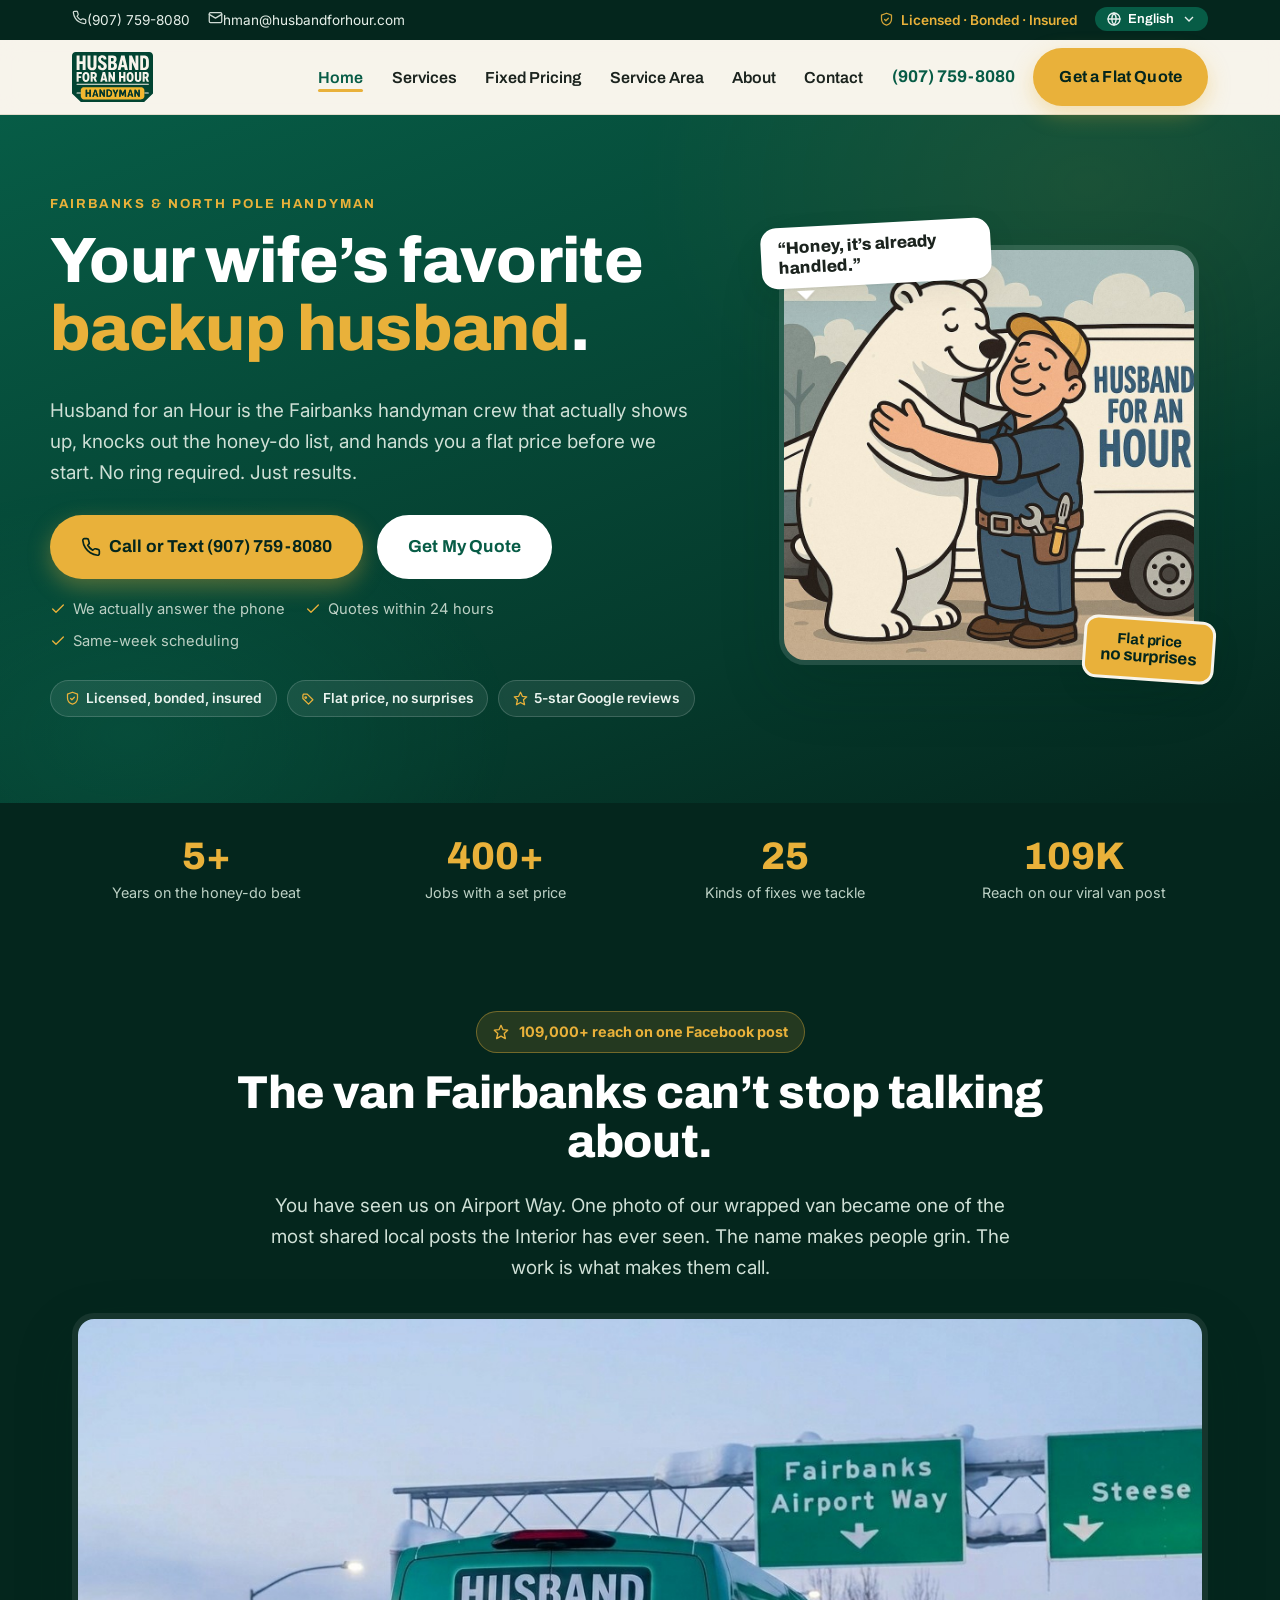
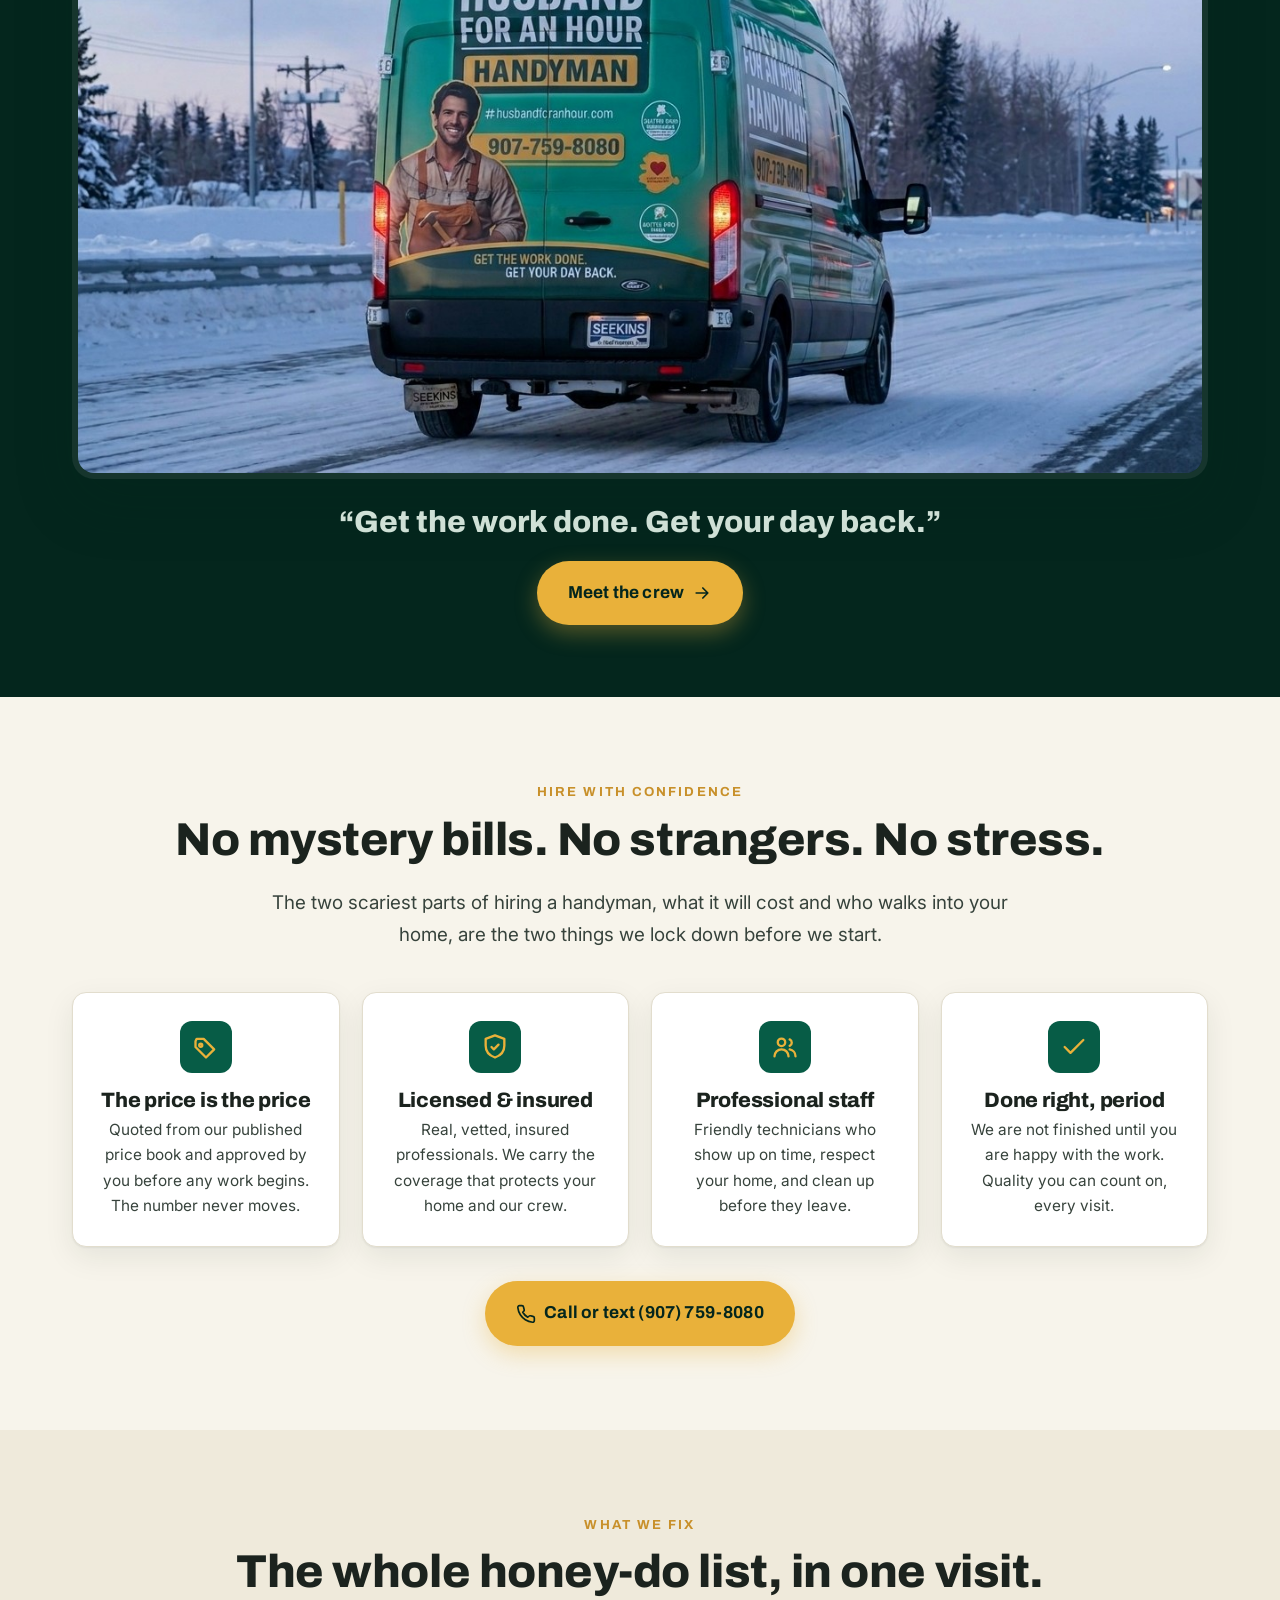
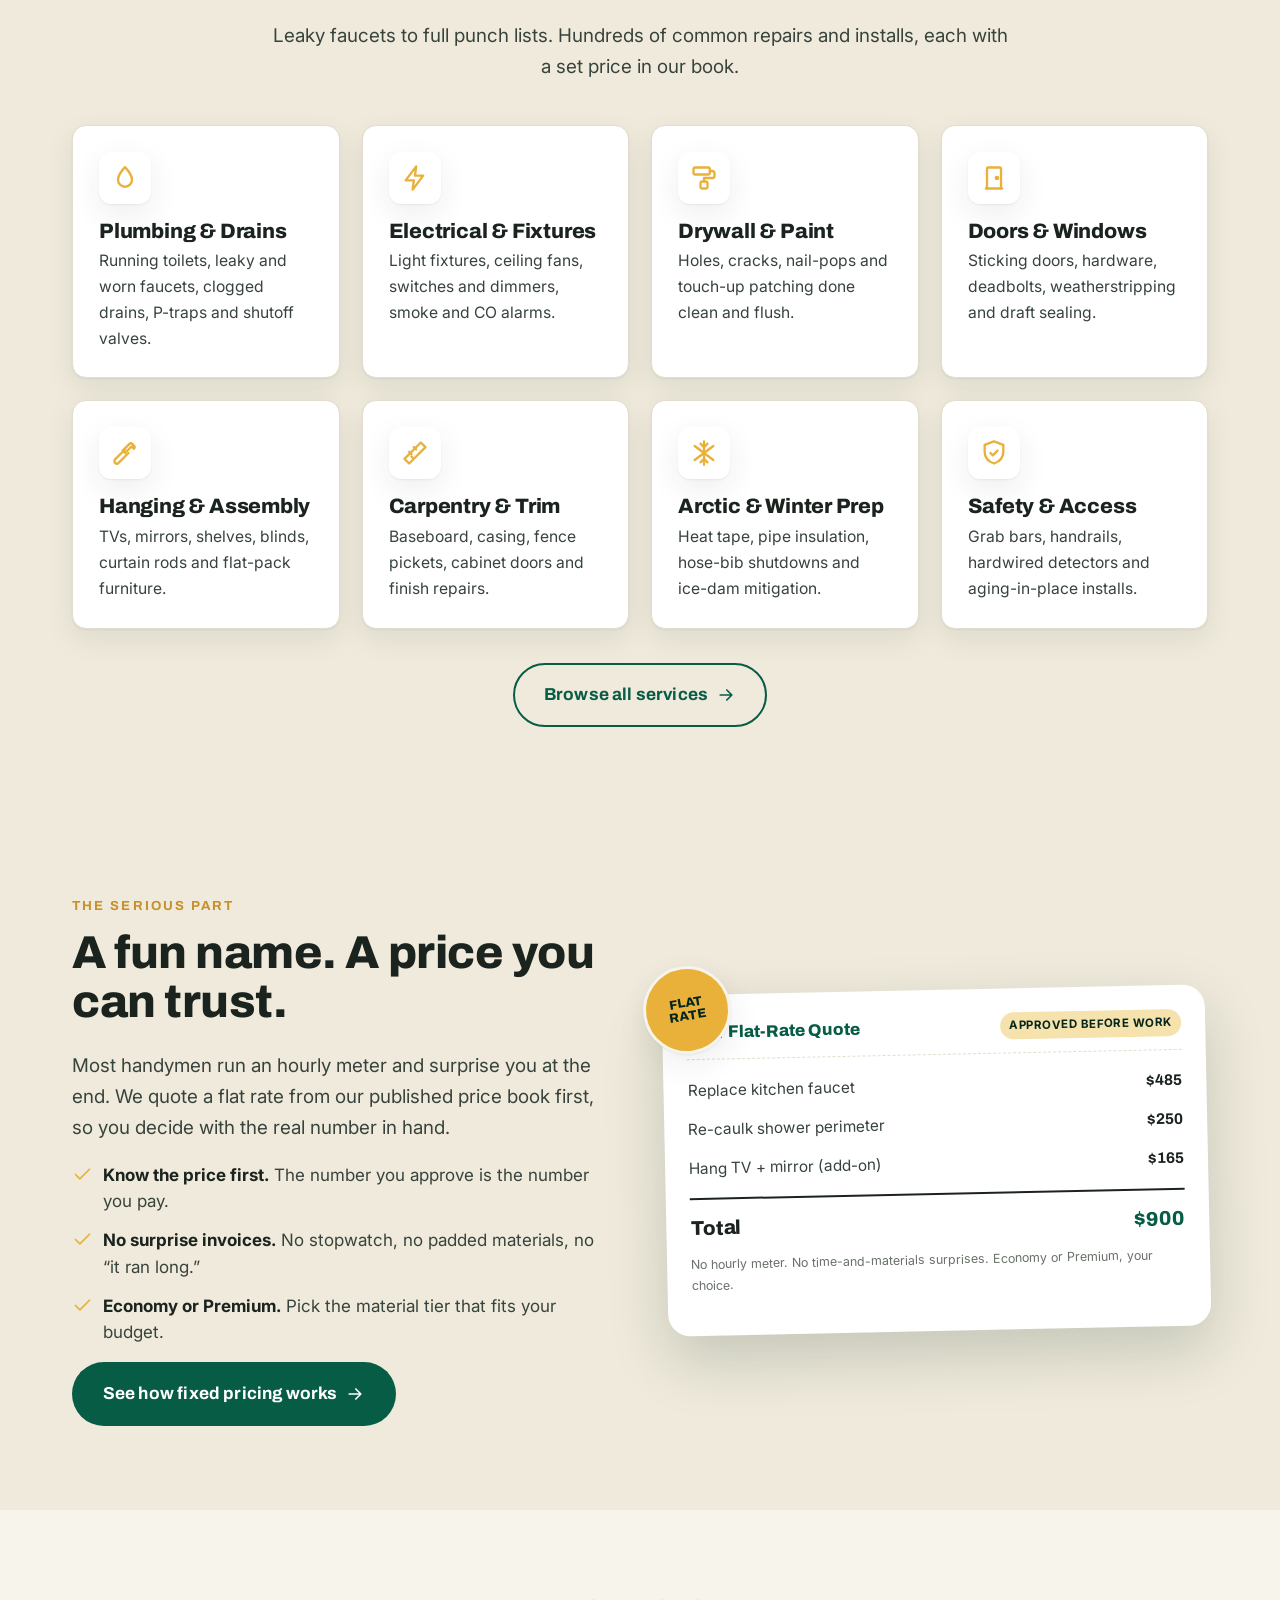
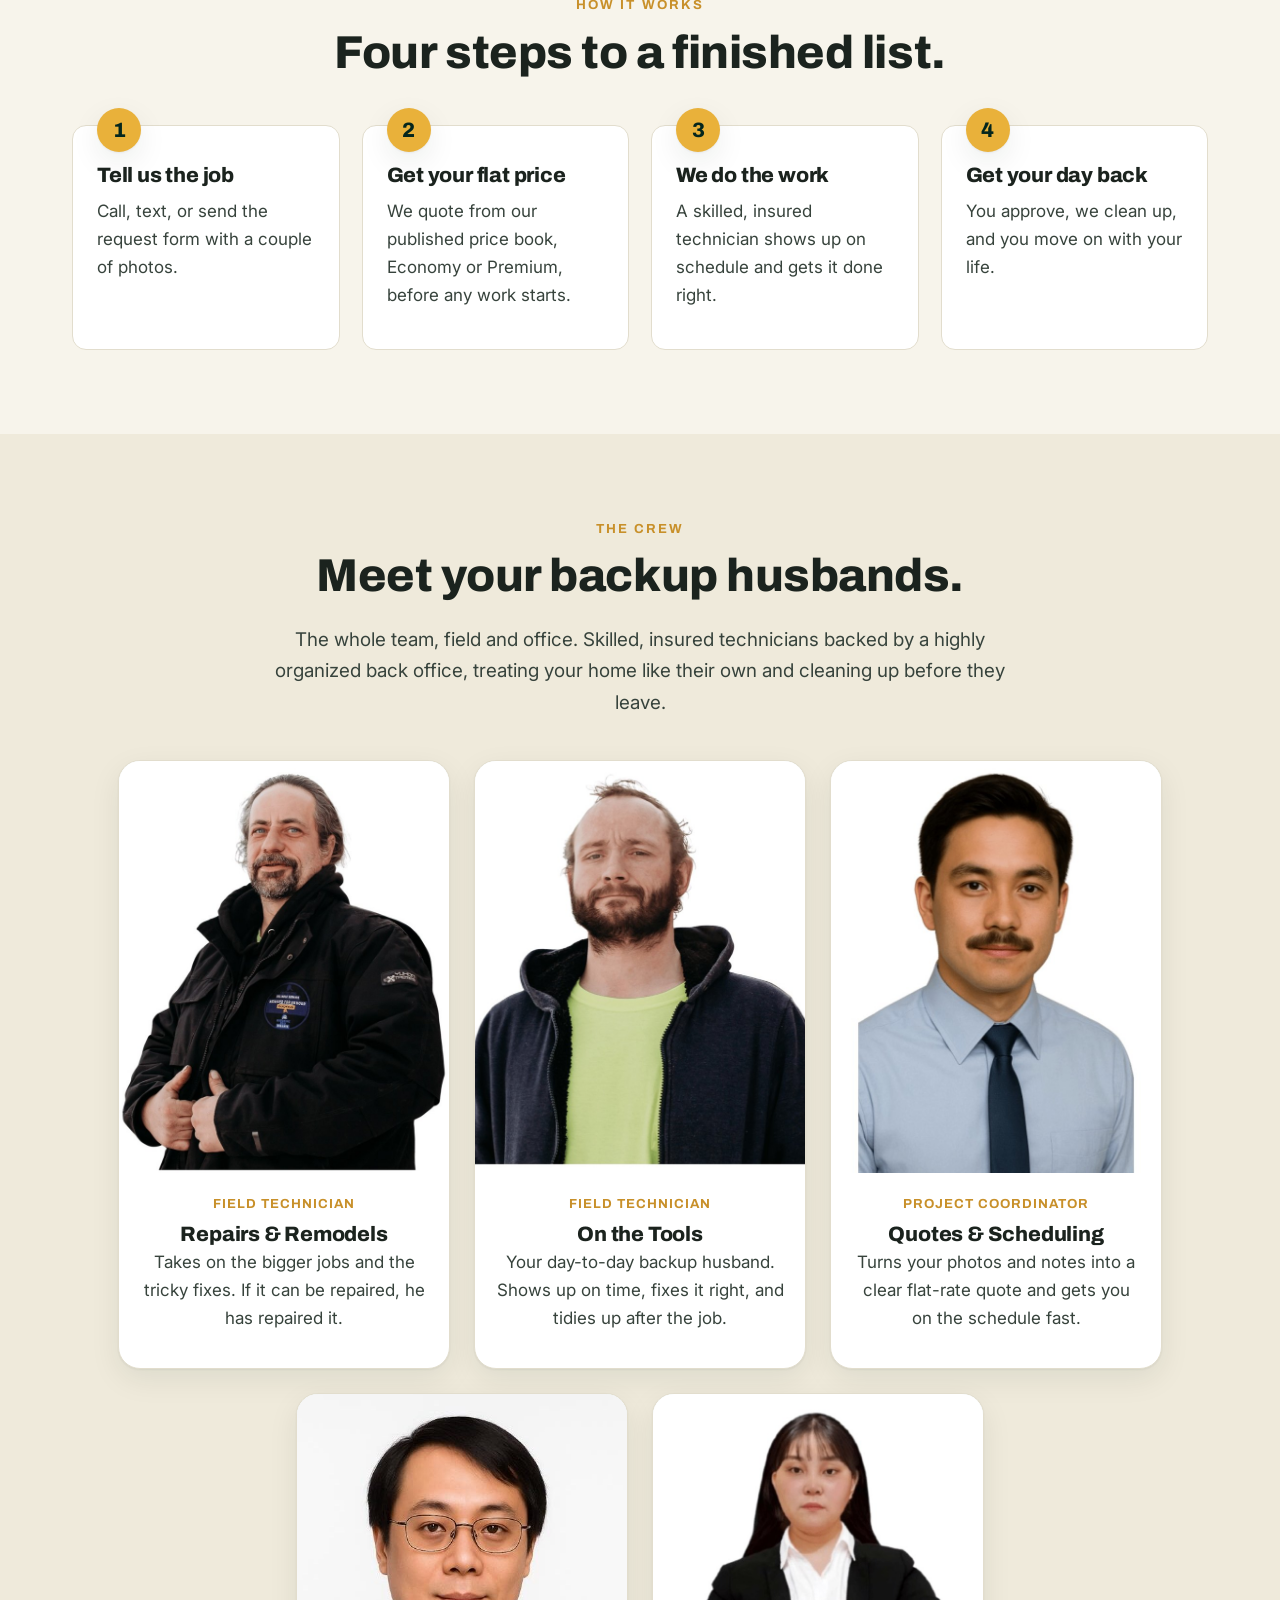
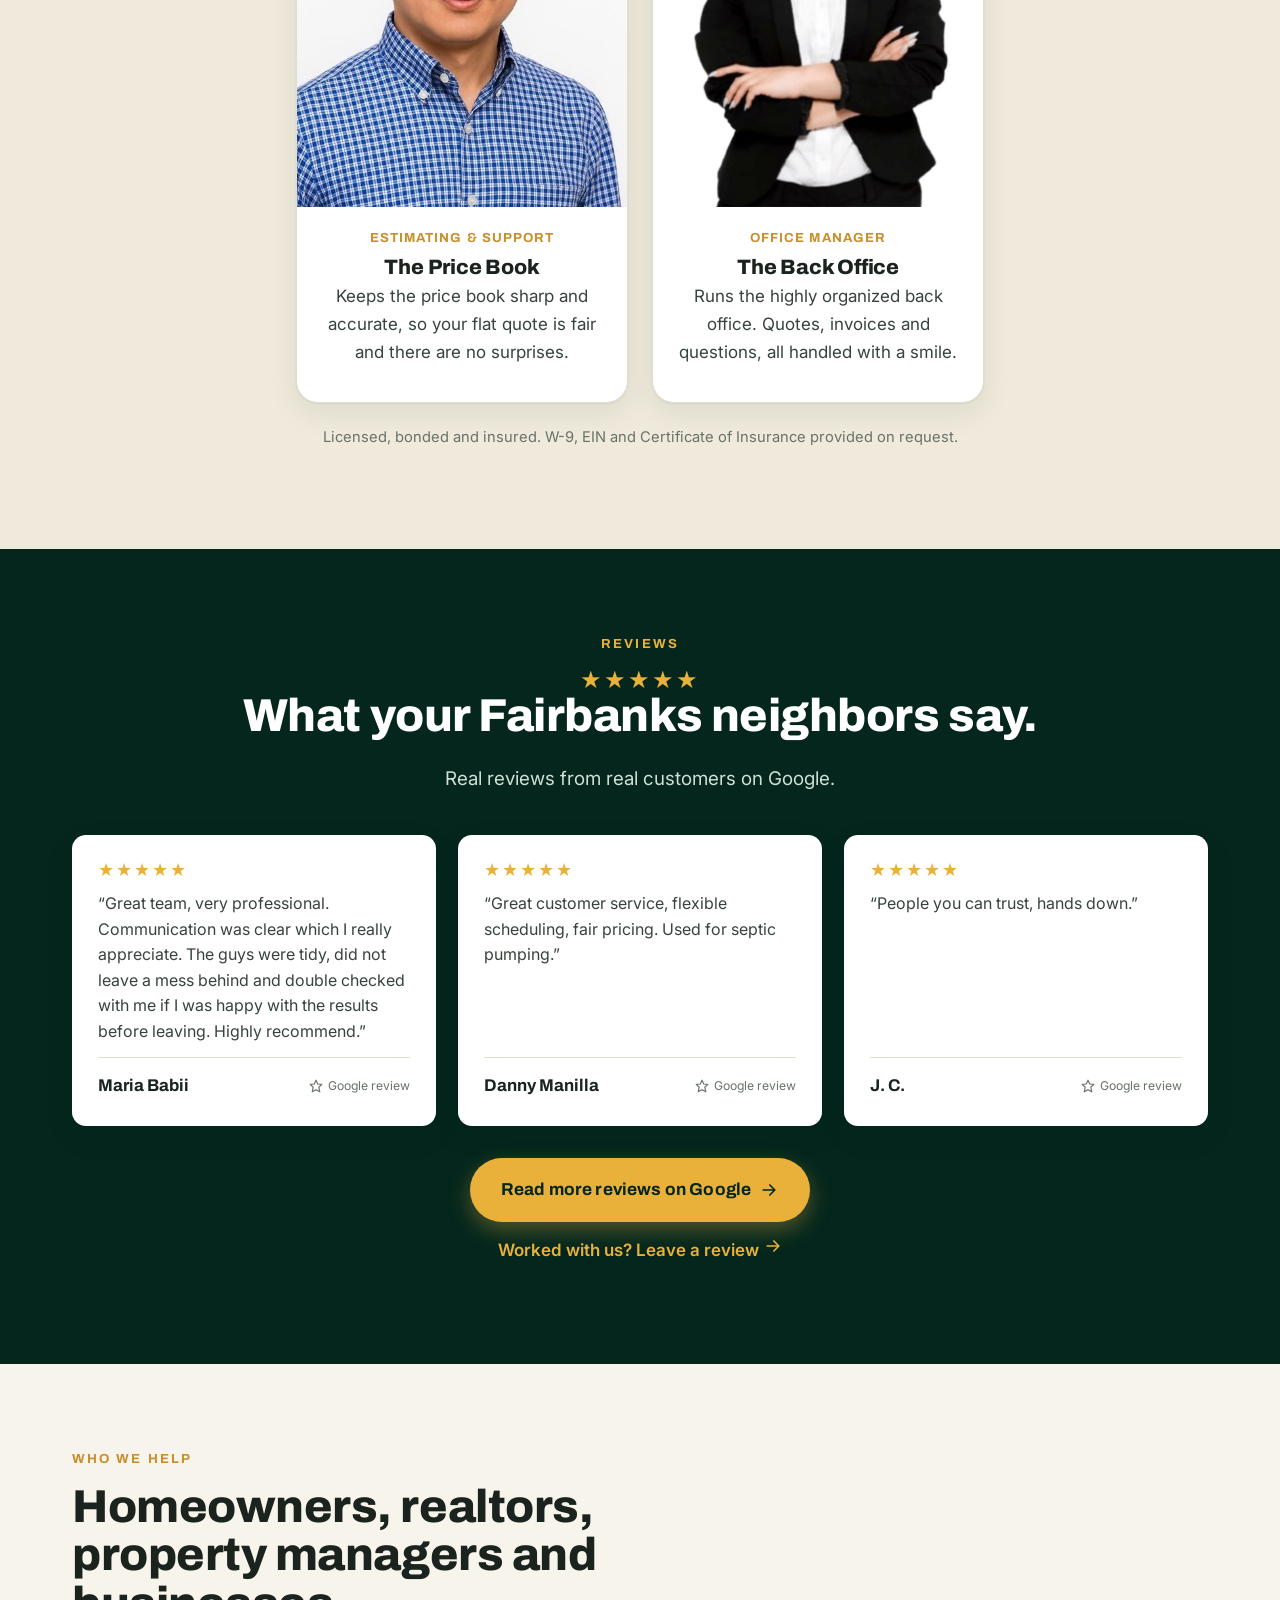
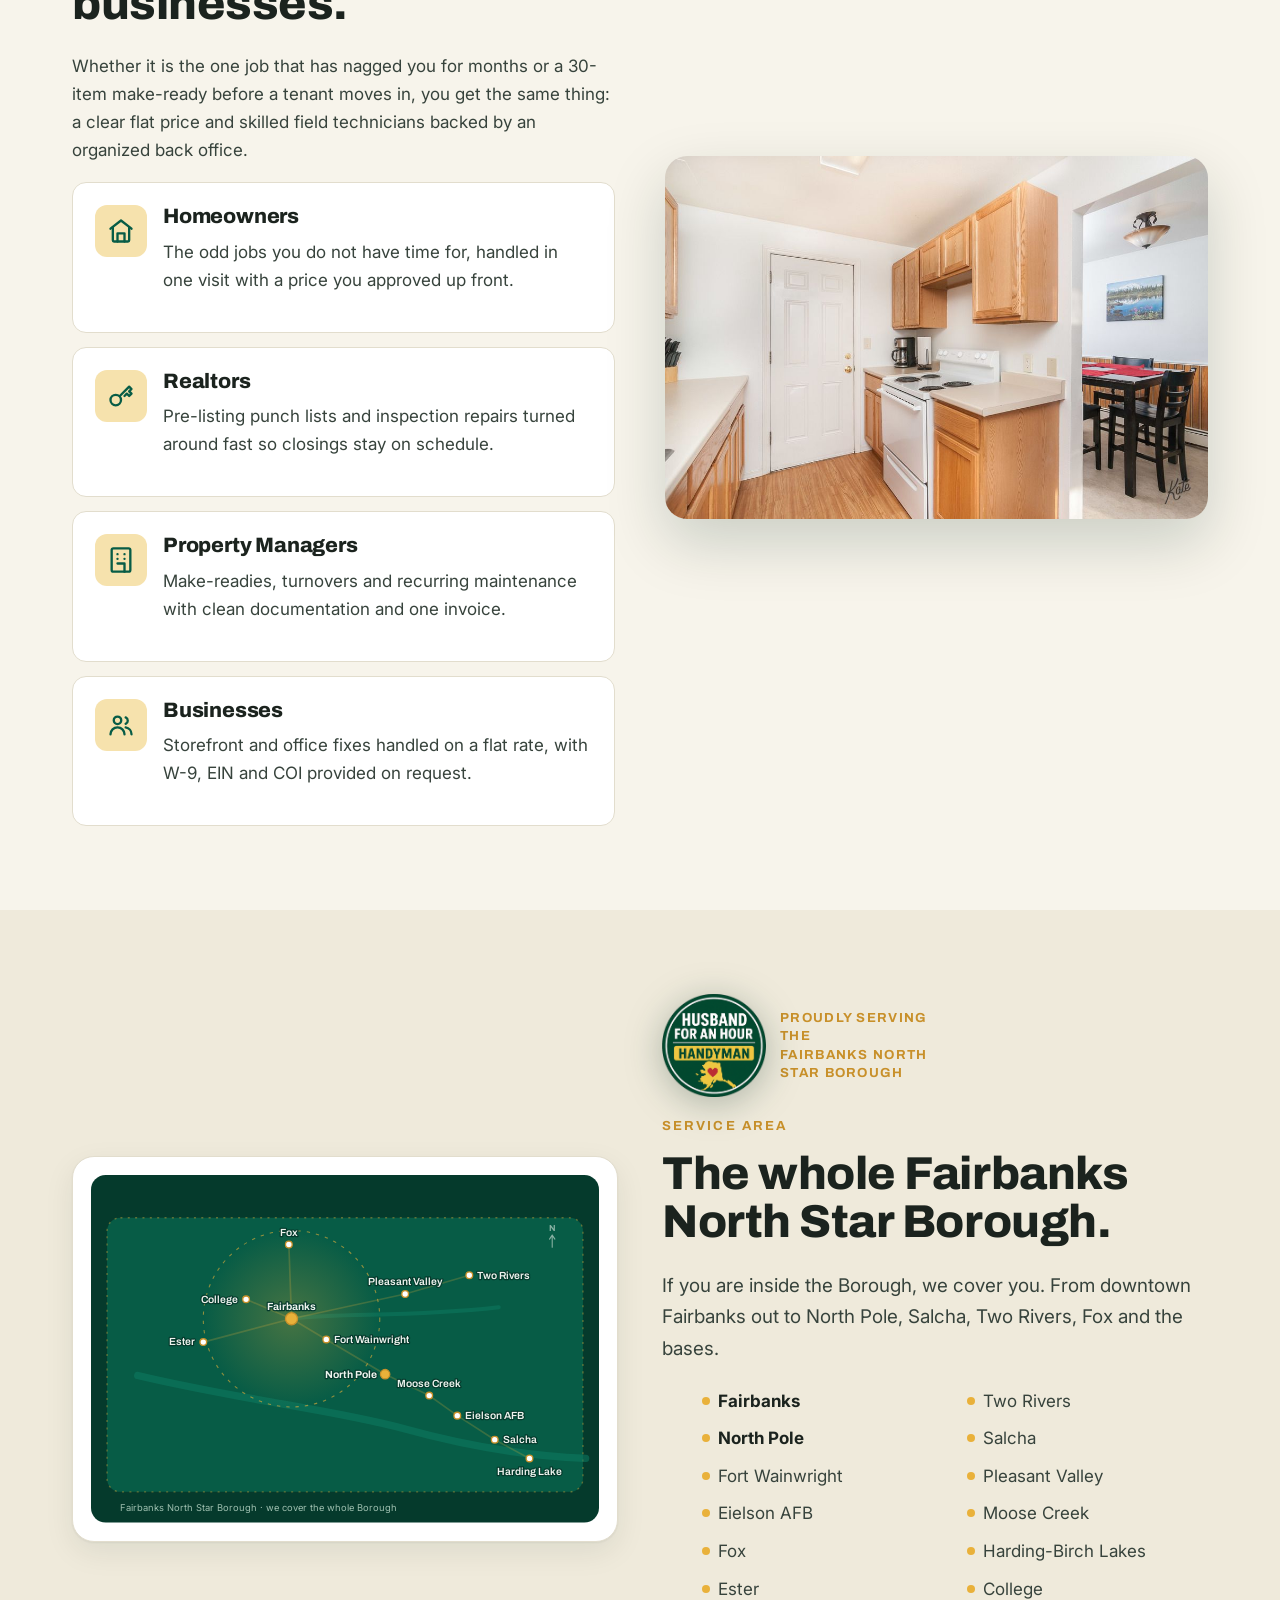
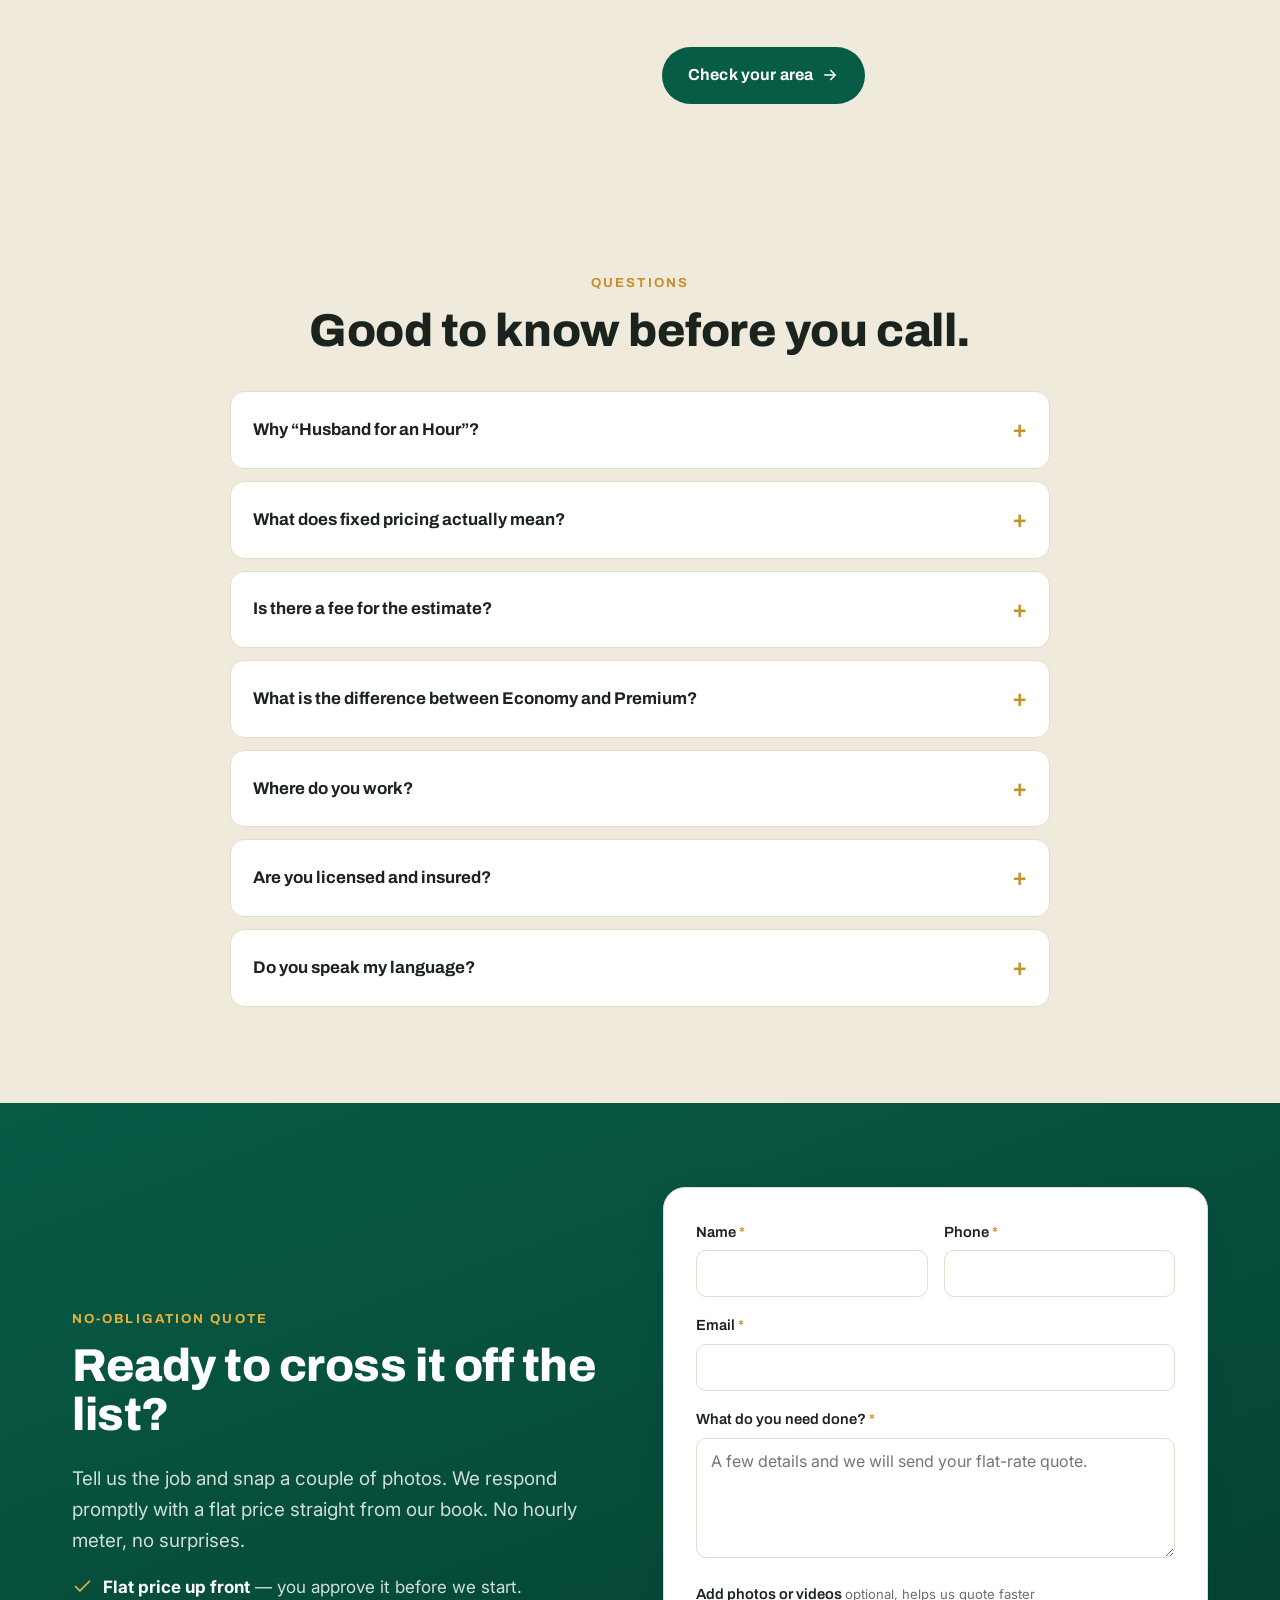
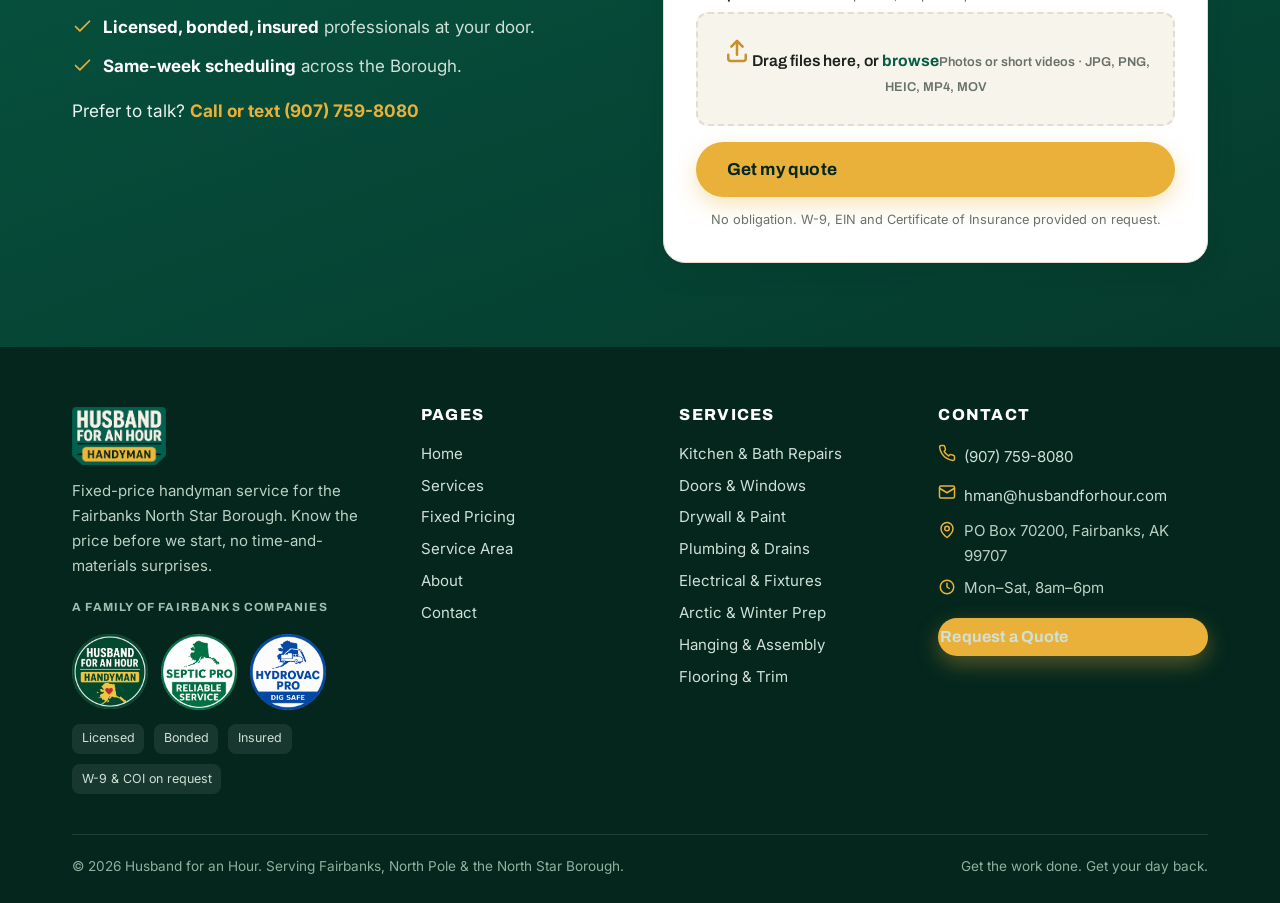
==== commit 601b56e5: "Header: switch top-left wordmark to the new vector logo (logo.svg) Replaces the raster logo.png in t" ====
--- a/index.html
+++ b/index.html
@@ -33,7 +33,7 @@
 </div></div>
 <header class="nav"><div class="wrap nav-inner">
   <a class="brand notranslate" href="index.html" translate="no" aria-label="Husband for an Hour home">
-    <img src="assets/img/logo.png" alt="Husband for an Hour handyman logo" loading="eager" fetchpriority="high" width="860" height="531" decoding="async"></a>
+    <img src="assets/img/logo.svg" alt="Husband for an Hour handyman logo" width="860" height="531" loading="eager" fetchpriority="high" decoding="async"></a>
   <nav><ul class="nav-links"><li><a href="index.html" class="active">Home</a></li><li><a href="services.html" class="">Services</a></li><li><a href="pricing.html" class="">Fixed Pricing</a></li><li><a href="service-area.html" class="">Service Area</a></li><li><a href="about.html" class="">About</a></li><li><a href="contact.html" class="">Contact</a></li></ul></nav>
   <a class="nav-phone" href="tel:+19077598080" onclick="return gtag_report_conversion('tel:+19077598080');">(907) 759-8080</a>
   <div class="nav-cta"><a class="btn btn-gold" href="contact.html">Get a Flat Quote</a></div>
